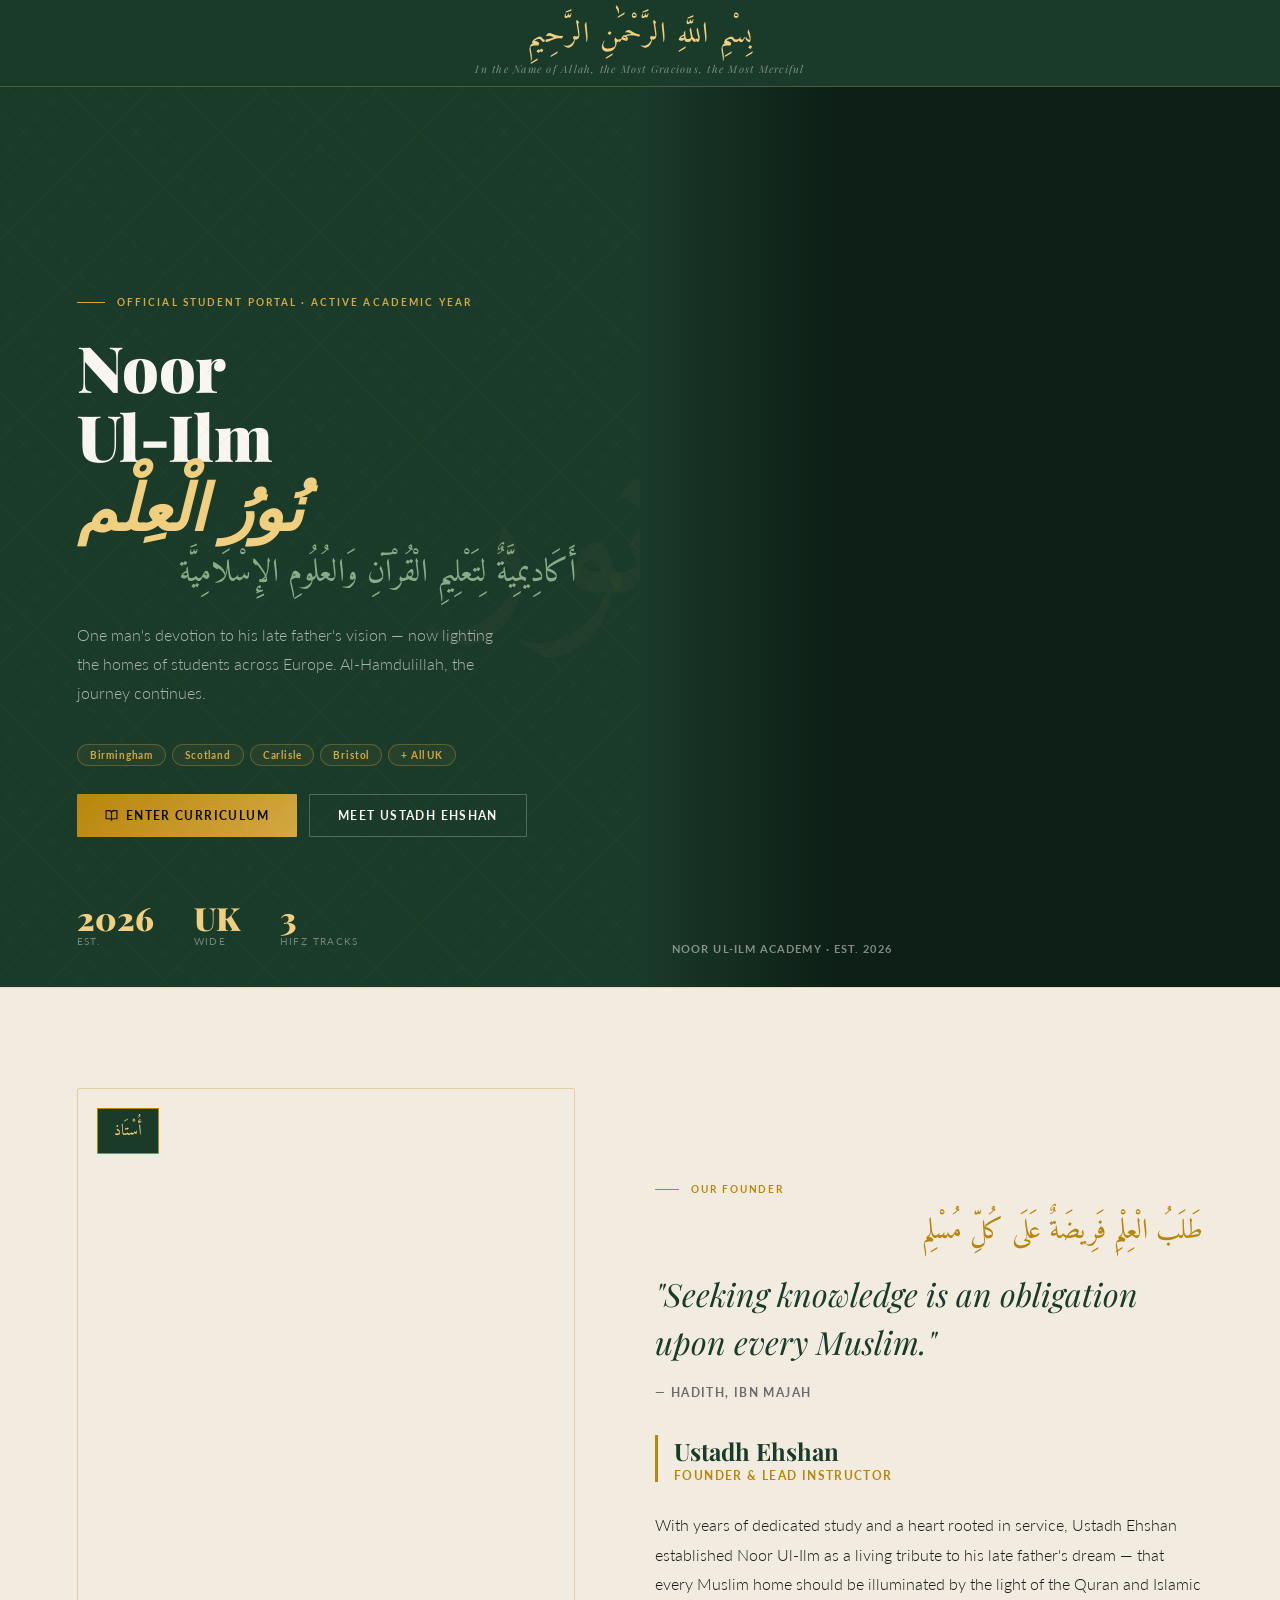
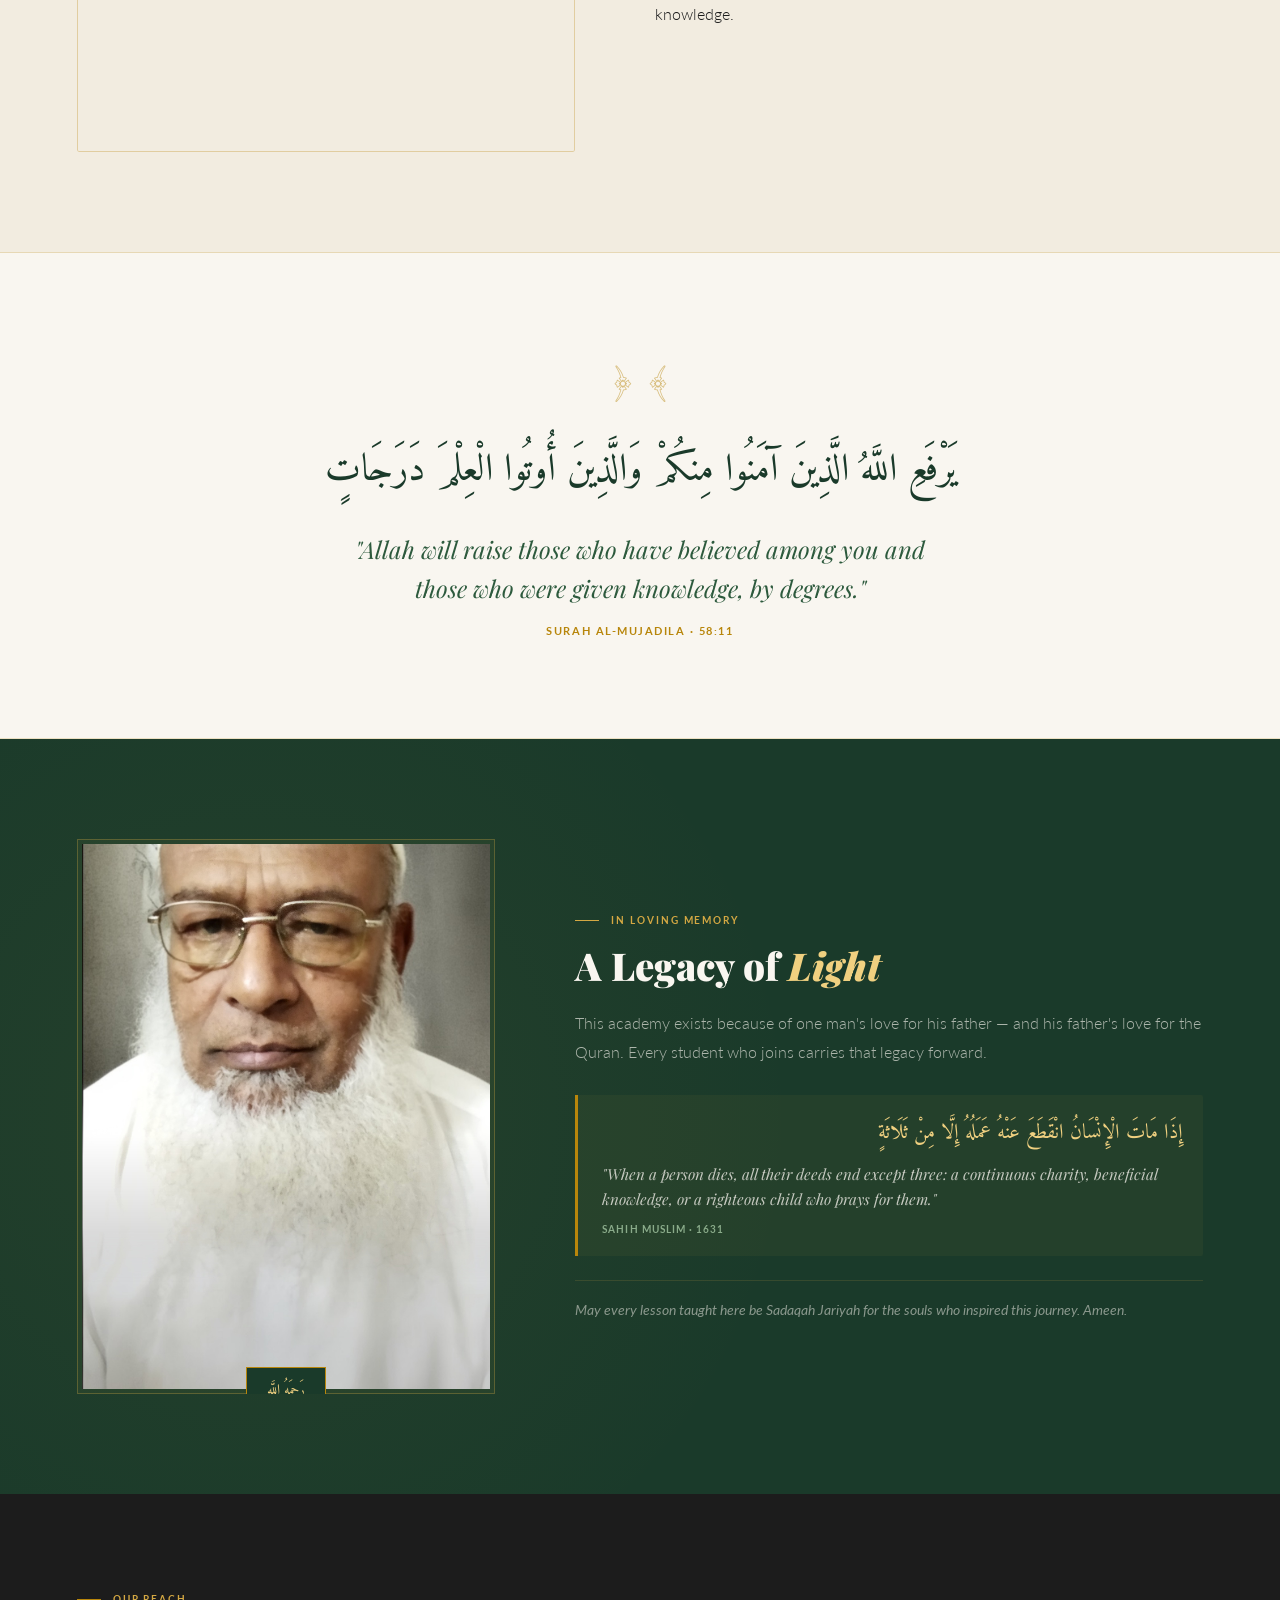
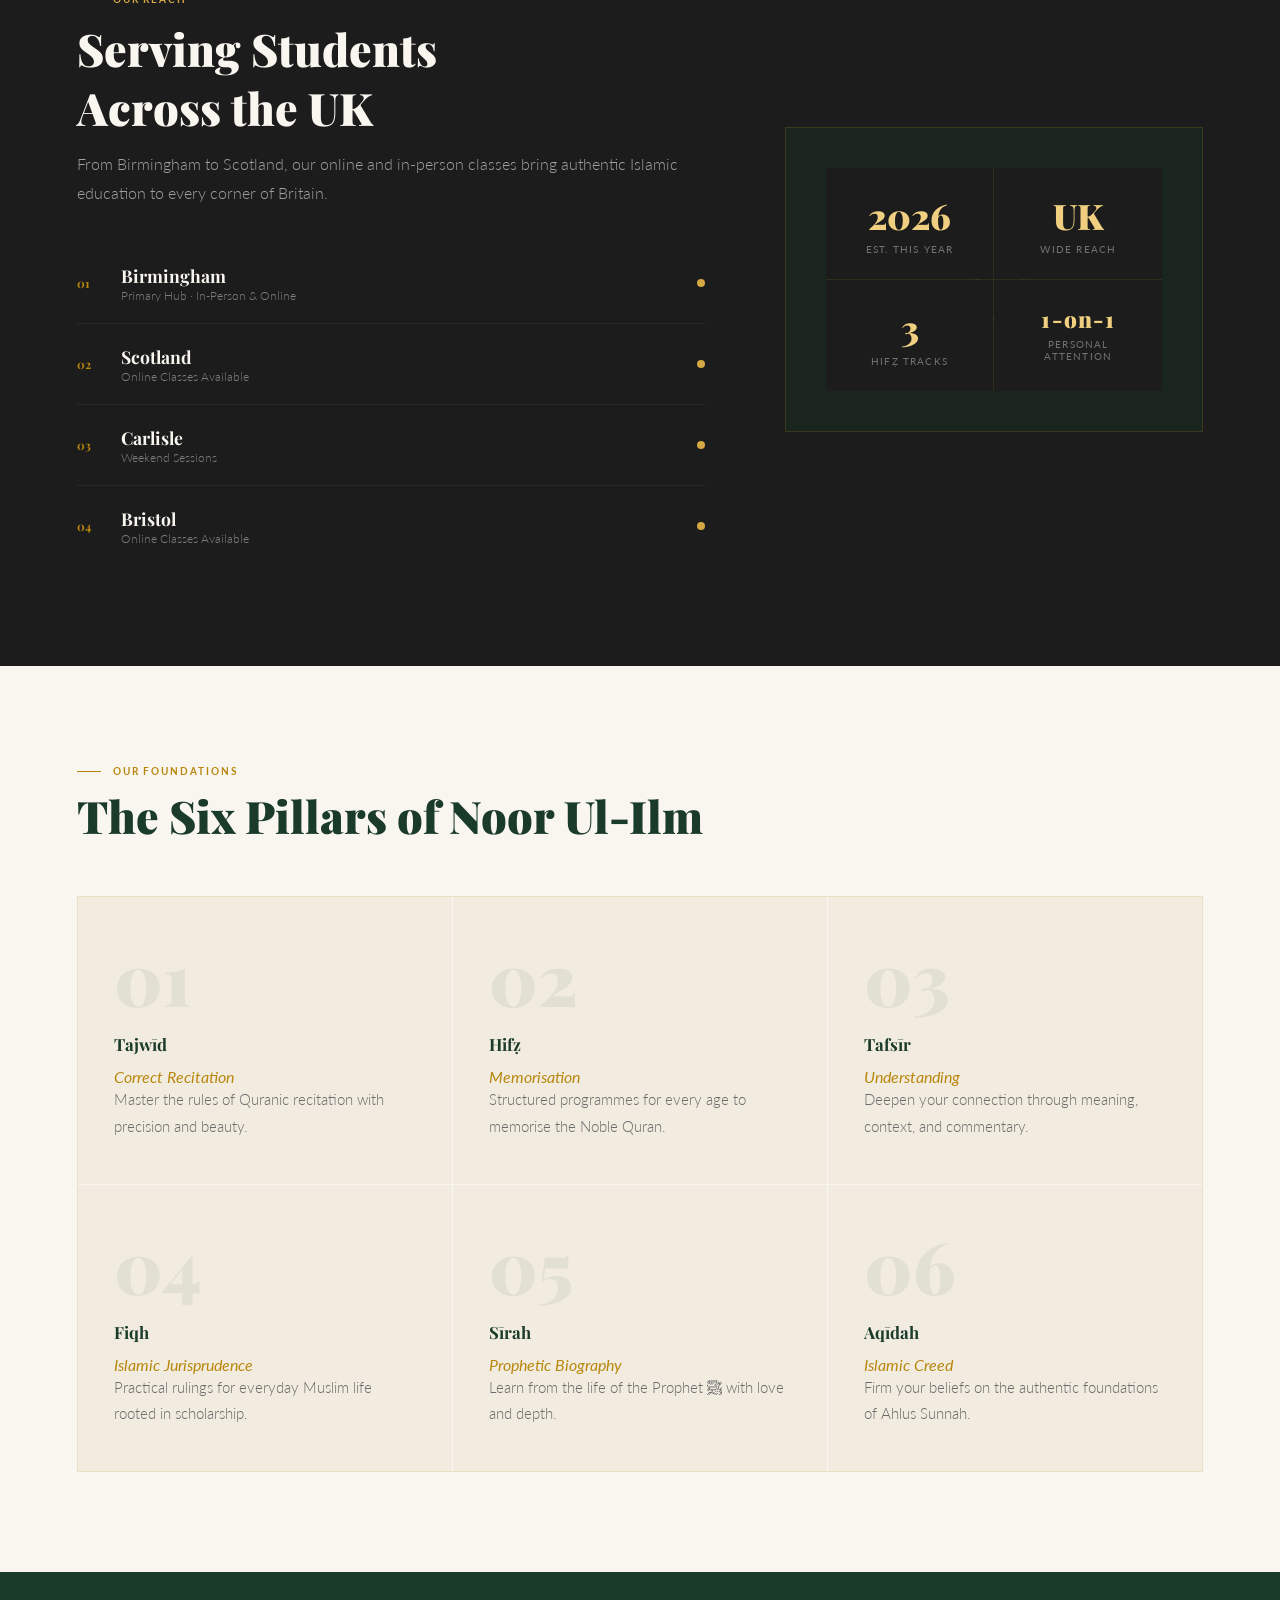
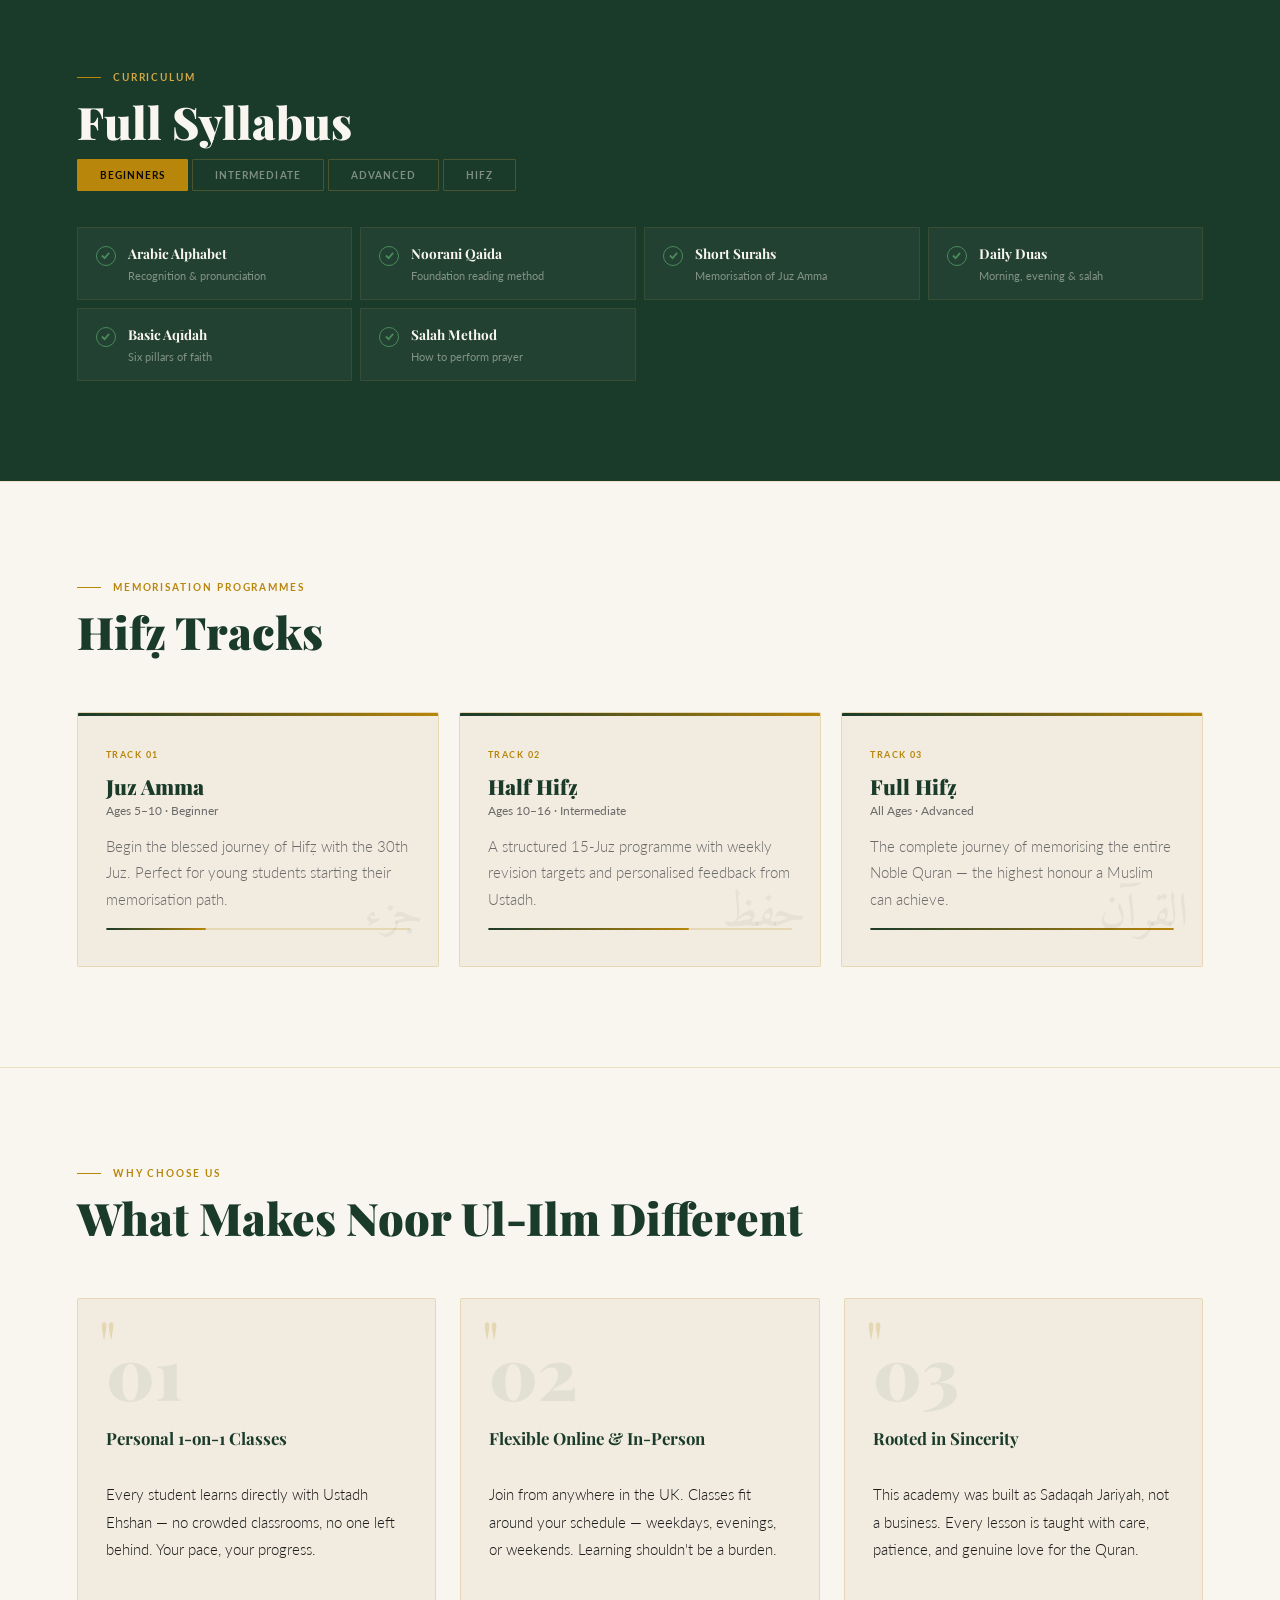
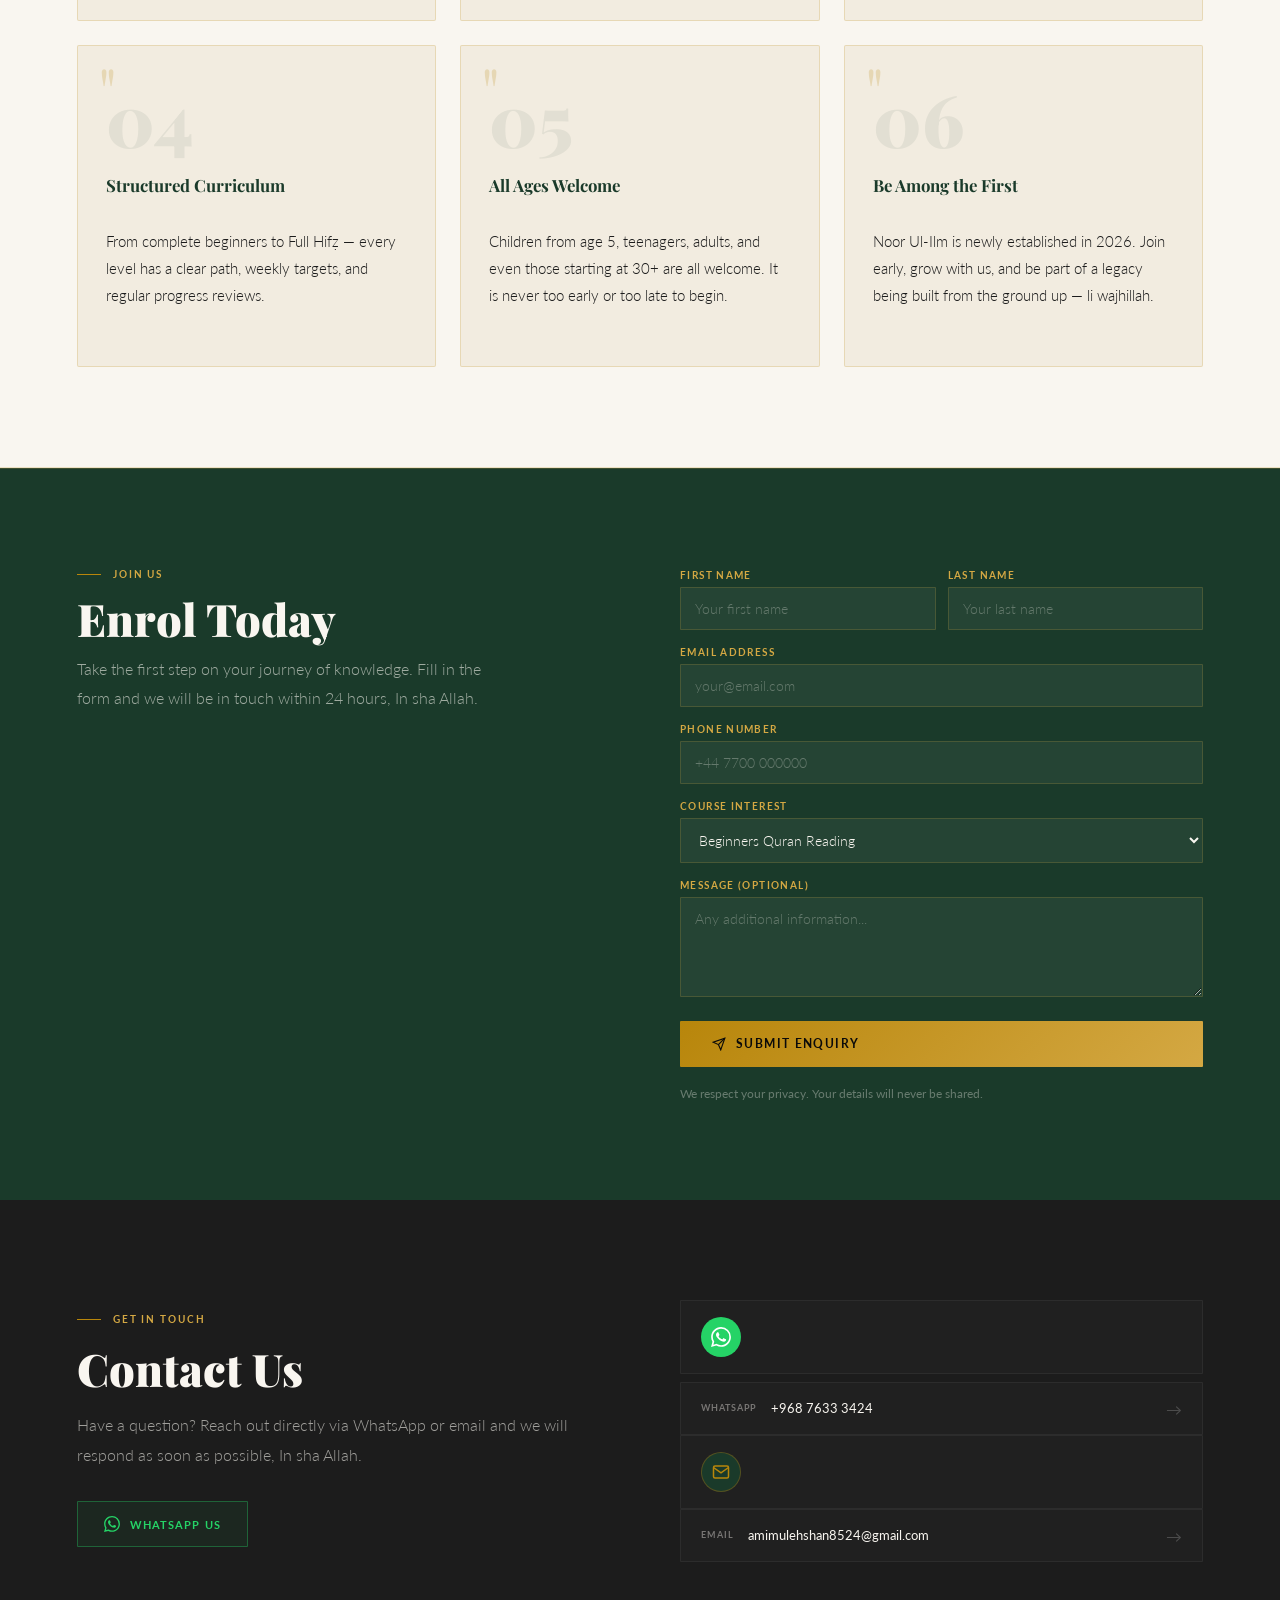
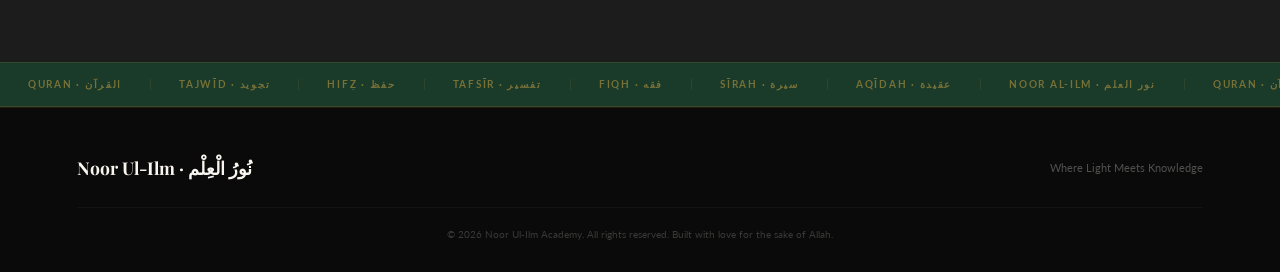
==== index.html @ b5a370d7 "Update index.html" ====
<!DOCTYPE html>
<html lang="en">
<head>
<meta name="google-site-verification" content="4egDZyF2SnOb-8YX6F2X9U0YMAYobSzppERJJWgZ_Fs" />
<meta charset="UTF-8"/>
<meta name="viewport" content="width=device-width, initial-scale=1.0"/>
<meta name="description" content="Noor Ul-Ilm — Where Light Meets Knowledge. Premier Quran & Islamic Studies Academy serving students across the UK."/>
<title>Noor Ul-Ilm — Where Light Meets Knowledge</title>
<link href="https://fonts.googleapis.com/css2?family=Playfair+Display:ital,wght@0,400;0,700;0,900;1,400;1,700&family=Lato:wght@300;400;700&family=Amiri:wght@400;700&display=swap" rel="stylesheet"/>
<link rel="stylesheet" href="style.css"/>
</head>
<body>

<!-- Bismillah Banner -->
<div class="bismillah-banner">
  <span class="bism-text">بِسْمِ اللَّهِ الرَّحْمَٰنِ الرَّحِيمِ</span>
  <span class="bism-en">In the Name of Allah, the Most Gracious, the Most Merciful</span>
</div>

<!-- Loader -->
<div id="loader">
  <div class="loader-ar">نُورُ الْعِلْم</div>
  <div class="loader-bar-track"><div class="loader-bar-fill" id="loaderBar"></div></div>
  <div class="loader-name" id="loaderText">Noor Ul-Ilm · Where Light Meets Knowledge</div>
</div>

<!-- Mobile Nav -->
<nav class="mobile-nav" id="mobileNav">
  <a href="#founder" onclick="closeMobileNav()">Our Founder</a>
  <a href="#legacy" onclick="closeMobileNav()">The Legacy</a>
  <a href="#reach" onclick="closeMobileNav()">Our Reach</a>
  <a href="#ai-tools" onclick="closeMobileNav()">AI Tools</a>
  <a href="#syllabus" onclick="closeMobileNav()">Syllabus</a>
  <a href="#enrolment" onclick="closeMobileNav()">Enrol Now</a>
  <a href="#admin" onclick="closeMobileNav()">Contact</a>
  <div class="mobile-ar">نُورُ الْعِلْم</div>
</nav>

<!-- Header -->
<header id="mainHeader">
  <div class="hdr-brand">
    <div class="hdr-seal">ن</div>
    <div>
      <div class="hdr-title">Noor Ul-Ilm</div>
      <div class="hdr-sub">Where Light Meets Knowledge · 2026</div>
    </div>
  </div>
  <nav>
    <a href="#founder">Our Founder</a>
    <a href="#legacy">The Legacy</a>
    <a href="#reach">Our Reach</a>
    <a href="#ai-tools">AI Tools</a>
    <a href="#syllabus">Syllabus</a>
    <a href="#enrolment">Enrol Now</a>
    <a href="#admin">Contact</a>
  </nav>
  <div class="hdr-live"><div class="hdr-dot"></div> Active · 2026</div>
  <button class="hamburger" id="hamburger" onclick="toggleMobileNav()" aria-label="Menu">
    <span></span><span></span><span></span>
  </button>
</header>

<!-- Hero Section -->
<section class="hero" id="top">
  <div class="hero-left">
    <div class="hero-left-pattern"></div>
    <div class="hero-ar-wm">نور</div>
    <div class="hero-eyebrow"><div class="eyebrow-line"></div>Official Student Portal · Active Academic Year</div>
    <h1 class="hero-title">Noor<br>Ul-Ilm<em>نُورُ الْعِلْم</em></h1>
    <span class="hero-arabic">أَكَادِيمِيَّةٌ لِتَعْلِيمِ الْقُرْآنِ وَالعُلُومِ الإِسْلَامِيَّة</span>
    <p class="hero-tagline">One man's devotion to his late father's vision — now lighting the homes of students across Europe. Al-Hamdulillah, the journey continues.</p>
    <div class="hero-regions">
      <span class="r-chip">Birmingham</span>
      <span class="r-chip">Scotland</span>
      <span class="r-chip">Carlisle</span>
      <span class="r-chip">Bristol</span>
      <span class="r-chip">+ All UK</span>
    </div>
    <div class="hero-cta">
      <a href="#syllabus" class="btn-primary">
        <svg width="13" height="13" fill="none" stroke="currentColor" stroke-width="2" viewBox="0 0 24 24"><path d="M2 3h6a4 4 0 014 4v14a3 3 0 00-3-3H2z"/><path d="M22 3h-6a4 4 0 00-4 4v14a3 3 0 013-3h7z"/></svg>
        Enter Curriculum
      </a>
      <a href="#founder" class="btn-ghost">Meet Ustadh Ehshan</a>
    </div>
   <div class="hero-stats">
  <div class="stat"><span class="stat-n">2026</span><span class="stat-l">Est.</span></div>
  <div class="stat"><span class="stat-n">UK</span><span class="stat-l">Wide</span></div>
  <div class="stat"><span class="stat-n">3</span><span class="stat-l">Hifẓ Tracks</span></div>
</div>
  </div>
  <div class="hero-right">
    <!-- FIXED: Replaced base64 image with a lightweight placeholder gradient -->
    <div class="hero-img-placeholder"></div>
    <div class="hero-img-overlay"></div>
    <div class="hero-caption">Noor Ul-Ilm Academy · Est. 2026</div>
  </div>
</section>

<!-- Founder Section -->
<section class="founder-section" id="founder">
  <div class="founder-inner">
    <div class="founder-img-wrap">
      <div class="founder-img-frame">
        <div class="founder-img-placeholder"></div>
      </div>
      <div class="founder-accent"></div>
      <div class="founder-badge">أُسْتَاذ</div>
    </div>
    <div class="founder-content">
      <div class="sec-eyebrow">Our Founder</div>
      <div class="founder-quote-ar">طَلَبُ الْعِلْمِ فَرِيضَةٌ عَلَى كُلِّ مُسْلِم</div>
      <div class="founder-quote">"Seeking knowledge is an obligation upon every Muslim."</div>
      <div class="founder-attribution">— Hadith, Ibn Majah</div>
      <div class="founder-name-display">
        <span class="founder-name">Ustadh Ehshan</span>
        <span class="founder-role">Founder & Lead Instructor</span>
      </div>
      <p class="founder-bio">With years of dedicated study and a heart rooted in service, Ustadh Ehshan established Noor Ul-Ilm as a living tribute to his late father's dream — that every Muslim home should be illuminated by the light of the Quran and Islamic knowledge.</p>
    </div>
  </div>
</section>

<!-- Verse Section -->
<section class="verse-section">
  <span class="verse-ornament">﴿ ﴾</span>
  <span class="verse-ar">يَرْفَعِ اللَّهُ الَّذِينَ آمَنُوا مِنكُمْ وَالَّذِينَ أُوتُوا الْعِلْمَ دَرَجَاتٍ</span>
  <p class="verse-en">"Allah will raise those who have believed among you and those who were given knowledge, by degrees."</p>
  <span class="verse-ref">Surah Al-Mujadila · 58:11</span>
</section>

<!-- Tribute Section -->
<section class="tribute-section" id="legacy">
  <div class="tribute-pattern"></div>
  <div class="tribute-inner">
    <div class="tribute-img-wrap">
      <div class="tribute-img-frame">
        <div class="tribute-img-placeholder"></div>
      </div>
      <div class="tribute-dua">رَحِمَهُ اللَّه</div>
    </div>
    <div>
      <div class="tribute-eyebrow">In Loving Memory</div>
      <h2 class="tribute-title">A Legacy of <em>Light</em></h2>
      <p class="tribute-body">This academy exists because of one man's love for his father — and his father's love for the Quran. Every student who joins carries that legacy forward.</p>
      <div class="tribute-hadith">
        <span class="hadith-ar">إِذَا مَاتَ الْإِنْسَانُ انْقَطَعَ عَنْهُ عَمَلُهُ إِلَّا مِنْ ثَلَاثَةٍ</span>
        <span class="hadith-en">"When a person dies, all their deeds end except three: a continuous charity, beneficial knowledge, or a righteous child who prays for them."</span>
        <span class="hadith-source">Sahih Muslim · 1631</span>
      </div>
      <p class="tribute-sadaqa">May every lesson taught here be Sadaqah Jariyah for the souls who inspired this journey. Ameen.</p>
    </div>
  </div>
</section>

<!-- UK Reach Section -->
<section class="europe-section" id="reach">
  <div class="europe-inner">
    <div>
      <div class="sec-eyebrow" style="color:var(--gold-light);">Our Reach</div>
      <h2 class="europe-title">Serving Students<br>Across the UK</h2>
      <p class="europe-body">From Birmingham to Scotland, our online and in-person classes bring authentic Islamic education to every corner of Britain.</p>
      <div class="locations-list">
        <div class="loc-item"><span class="loc-num">01</span><div><div class="loc-name">Birmingham</div><div class="loc-detail">Primary Hub · In-Person & Online</div></div><div class="loc-dot"></div></div>
        <div class="loc-item"><span class="loc-num">02</span><div><div class="loc-name">Scotland</div><div class="loc-detail">Online Classes Available</div></div><div class="loc-dot"></div></div>
        <div class="loc-item"><span class="loc-num">03</span><div><div class="loc-name">Carlisle</div><div class="loc-detail">Weekend Sessions</div></div><div class="loc-dot"></div></div>
        <div class="loc-item"><span class="loc-num">04</span><div><div class="loc-name">Bristol</div><div class="loc-detail">Online Classes Available</div></div><div class="loc-dot"></div></div>
      </div>
    </div>
    <div class="uk-visual">
      <div class="uk-ar">نور</div>
      <div class="uk-stats-grid">
  <div class="uk-stat"><span class="uk-stat-n">2026</span><span class="uk-stat-l">Est. This Year</span></div>
  <div class="uk-stat"><span class="uk-stat-n">UK</span><span class="uk-stat-l">Wide Reach</span></div>
  <div class="uk-stat"><span class="uk-stat-n">3</span><span class="uk-stat-l">Hifẓ Tracks</span></div>
  <div class="uk-stat"><span class="uk-stat-n" style="font-size:1.4rem;letter-spacing:0.05em;">1-on-1</span><span class="uk-stat-l">Personal Attention</span></div>
</div>
    </div>
  </div>
</section>

<!-- Pillars Section -->
<section class="pillars-section">
  <div class="sec-eyebrow">Our Foundations</div>
  <h2 class="sec-title">The Six Pillars of Noor Ul-Ilm</h2>
  <div class="pillars-grid">
    <div class="pillar"><div class="pillar-n">01</div><div class="pillar-head">Tajwīd</div><div class="pillar-sub">Correct Recitation</div><p class="pillar-body">Master the rules of Quranic recitation with precision and beauty.</p></div>
    <div class="pillar"><div class="pillar-n">02</div><div class="pillar-head">Hifẓ</div><div class="pillar-sub">Memorisation</div><p class="pillar-body">Structured programmes for every age to memorise the Noble Quran.</p></div>
    <div class="pillar"><div class="pillar-n">03</div><div class="pillar-head">Tafsīr</div><div class="pillar-sub">Understanding</div><p class="pillar-body">Deepen your connection through meaning, context, and commentary.</p></div>
    <div class="pillar"><div class="pillar-n">04</div><div class="pillar-head">Fiqh</div><div class="pillar-sub">Islamic Jurisprudence</div><p class="pillar-body">Practical rulings for everyday Muslim life rooted in scholarship.</p></div>
    <div class="pillar"><div class="pillar-n">05</div><div class="pillar-head">Sīrah</div><div class="pillar-sub">Prophetic Biography</div><p class="pillar-body">Learn from the life of the Prophet ﷺ with love and depth.</p></div>
    <div class="pillar"><div class="pillar-n">06</div><div class="pillar-head">Aqīdah</div><div class="pillar-sub">Islamic Creed</div><p class="pillar-body">Firm your beliefs on the authentic foundations of Ahlus Sunnah.</p></div>
  </div>
</section>

<!-- Syllabus Section -->
<section class="syllabus-section" id="syllabus">
  <div class="sec-eyebrow" style="color:var(--gold-light);">Curriculum</div>
  <h2 class="sec-title-light">Full Syllabus</h2>
  <div class="tabs-row">
    <button class="tab on" onclick="switchTab('beginners')">Beginners</button>
    <button class="tab" onclick="switchTab('intermediate')">Intermediate</button>
    <button class="tab" onclick="switchTab('advanced')">Advanced</button>
    <button class="tab" onclick="switchTab('hifz')">Hifẓ</button>
  </div>
  <div class="tab-panel on" id="tab-beginners">
    <div class="syl-grid">
      <div class="syl-item"><div class="syl-check"><svg viewBox="0 0 10 10" fill="none" stroke="#4a8a5a" stroke-width="2"><polyline points="1,5 4,8 9,2"/></svg></div><div><span class="syl-label">Arabic Alphabet</span><span class="syl-sub">Recognition & pronunciation</span></div></div>
      <div class="syl-item"><div class="syl-check"><svg viewBox="0 0 10 10" fill="none" stroke="#4a8a5a" stroke-width="2"><polyline points="1,5 4,8 9,2"/></svg></div><div><span class="syl-label">Noorani Qaida</span><span class="syl-sub">Foundation reading method</span></div></div>
      <div class="syl-item"><div class="syl-check"><svg viewBox="0 0 10 10" fill="none" stroke="#4a8a5a" stroke-width="2"><polyline points="1,5 4,8 9,2"/></svg></div><div><span class="syl-label">Short Surahs</span><span class="syl-sub">Memorisation of Juz Amma</span></div></div>
      <div class="syl-item"><div class="syl-check"><svg viewBox="0 0 10 10" fill="none" stroke="#4a8a5a" stroke-width="2"><polyline points="1,5 4,8 9,2"/></svg></div><div><span class="syl-label">Daily Duas</span><span class="syl-sub">Morning, evening & salah</span></div></div>
      <div class="syl-item"><div class="syl-check"><svg viewBox="0 0 10 10" fill="none" stroke="#4a8a5a" stroke-width="2"><polyline points="1,5 4,8 9,2"/></svg></div><div><span class="syl-label">Basic Aqīdah</span><span class="syl-sub">Six pillars of faith</span></div></div>
      <div class="syl-item"><div class="syl-check"><svg viewBox="0 0 10 10" fill="none" stroke="#4a8a5a" stroke-width="2"><polyline points="1,5 4,8 9,2"/></svg></div><div><span class="syl-label">Salah Method</span><span class="syl-sub">How to perform prayer</span></div></div>
    </div>
  </div>
  <div class="tab-panel" id="tab-intermediate">
    <div class="syl-grid">
      <div class="syl-item"><div class="syl-check"><svg viewBox="0 0 10 10" fill="none" stroke="#4a8a5a" stroke-width="2"><polyline points="1,5 4,8 9,2"/></svg></div><div><span class="syl-label">Tajwīd Rules</span><span class="syl-sub">Makhārij & Sifāt</span></div></div>
      <div class="syl-item"><div class="syl-check"><svg viewBox="0 0 10 10" fill="none" stroke="#4a8a5a" stroke-width="2"><polyline points="1,5 4,8 9,2"/></svg></div><div><span class="syl-label">Quran Fluency</span><span class="syl-sub">Continuous reading practice</span></div></div>
      <div class="syl-item"><div class="syl-check"><svg viewBox="0 0 10 10" fill="none" stroke="#4a8a5a" stroke-width="2"><polyline points="1,5 4,8 9,2"/></svg></div><div><span class="syl-label">Sīrah An-Nabawiyyah</span><span class="syl-sub">Life of the Prophet ﷺ</span></div></div>
      <div class="syl-item"><div class="syl-check"><svg viewBox="0 0 10 10" fill="none" stroke="#4a8a5a" stroke-width="2"><polyline points="1,5 4,8 9,2"/></svg></div><div><span class="syl-label">Fiqh Basics</span><span class="syl-sub">Purification & worship</span></div></div>
    </div>
  </div>
  <div class="tab-panel" id="tab-advanced">
    <div class="syl-grid">
      <div class="syl-item"><div class="syl-check"><svg viewBox="0 0 10 10" fill="none" stroke="#4a8a5a" stroke-width="2"><polyline points="1,5 4,8 9,2"/></svg></div><div><span class="syl-label">Advanced Tajwīd</span><span class="syl-sub">Waqf, Ibtida & Maqamat</span></div></div>
      <div class="syl-item"><div class="syl-check"><svg viewBox="0 0 10 10" fill="none" stroke="#4a8a5a" stroke-width="2"><polyline points="1,5 4,8 9,2"/></svg></div><div><span class="syl-label">Tafsīr Studies</span><span class="syl-sub">Ibn Kathir selections</span></div></div>
      <div class="syl-item"><div class="syl-check"><svg viewBox="0 0 10 10" fill="none" stroke="#4a8a5a" stroke-width="2"><polyline points="1,5 4,8 9,2"/></svg></div><div><span class="syl-label">Hadith Sciences</span><span class="syl-sub">Forty Hadith of Nawawi</span></div></div>
      <div class="syl-item"><div class="syl-check"><svg viewBox="0 0 10 10" fill="none" stroke="#4a8a5a" stroke-width="2"><polyline points="1,5 4,8 9,2"/></svg></div><div><span class="syl-label">Advanced Fiqh</span><span class="syl-sub">Fasting, Zakat & Hajj</span></div></div>
    </div>
  </div>
  <div class="tab-panel" id="tab-hifz">
    <div class="syl-grid">
      <div class="syl-item"><div class="syl-check"><svg viewBox="0 0 10 10" fill="none" stroke="#4a8a5a" stroke-width="2"><polyline points="1,5 4,8 9,2"/></svg></div><div><span class="syl-label">Juz Amma Track</span><span class="syl-sub">30th Juz memorisation</span></div></div>
      <div class="syl-item"><div class="syl-check"><svg viewBox="0 0 10 10" fill="none" stroke="#4a8a5a" stroke-width="2"><polyline points="1,5 4,8 9,2"/></svg></div><div><span class="syl-label">Half Hifẓ Track</span><span class="syl-sub">15 Juz programme</span></div></div>
      <div class="syl-item"><div class="syl-check"><svg viewBox="0 0 10 10" fill="none" stroke="#4a8a5a" stroke-width="2"><polyline points="1,5 4,8 9,2"/></svg></div><div><span class="syl-label">Full Hifẓ Track</span><span class="syl-sub">Complete Quran memorisation</span></div></div>
      <div class="syl-item"><div class="syl-check"><svg viewBox="0 0 10 10" fill="none" stroke="#4a8a5a" stroke-width="2"><polyline points="1,5 4,8 9,2"/></svg></div><div><span class="syl-label">Revision Programme</span><span class="syl-sub">Murajaah & strengthening</span></div></div>
    </div>
  </div>
</section>

<!-- Hifz Tracks -->
<section class="hifz-section">
  <div class="sec-eyebrow">Memorisation Programmes</div>
  <h2 class="sec-title">Hifẓ Tracks</h2>
  <div class="tracks-grid">
    <div class="track-card">
      <div class="track-n">Track 01</div>
      <div class="track-title">Juz Amma</div>
      <div class="track-age">Ages 5–10 · Beginner</div>
      <p class="track-body">Begin the blessed journey of Hifẓ with the 30th Juz. Perfect for young students starting their memorisation path.</p>
      <div class="track-progress"><div class="track-progress-fill" style="width:33%"></div></div>
      <div class="track-ar-wm">جزء</div>
    </div>
    <div class="track-card">
      <div class="track-n">Track 02</div>
      <div class="track-title">Half Hifẓ</div>
      <div class="track-age">Ages 10–16 · Intermediate</div>
      <p class="track-body">A structured 15-Juz programme with weekly revision targets and personalised feedback from Ustadh.</p>
      <div class="track-progress"><div class="track-progress-fill" style="width:66%"></div></div>
      <div class="track-ar-wm">حفظ</div>
    </div>
    <div class="track-card">
      <div class="track-n">Track 03</div>
      <div class="track-title">Full Hifẓ</div>
      <div class="track-age">All Ages · Advanced</div>
      <p class="track-body">The complete journey of memorising the entire Noble Quran — the highest honour a Muslim can achieve.</p>
      <div class="track-progress"><div class="track-progress-fill" style="width:100%"></div></div>
      <div class="track-ar-wm">القرآن</div>
    </div>
  </div>
</section>

<!-- Testimonials -->
<section class="testimonials-section">
  <div class="sec-eyebrow">Why Choose Us</div>
  <h2 class="sec-title">What Makes Noor Ul-Ilm Different</h2>
  <div class="testimonials-grid">

    <div class="testimonial-card">
      <div class="pillar-n">01</div>
      <div class="pillar-head" style="font-family:var(--font-head);font-size:1.05rem;font-weight:700;color:var(--forest);margin-bottom:8px;">Personal 1-on-1 Classes</div>
      <p class="testimonial-text">Every student learns directly with Ustadh Ehshan — no crowded classrooms, no one left behind. Your pace, your progress.</p>
    </div>

    <div class="testimonial-card">
      <div class="pillar-n">02</div>
      <div class="pillar-head" style="font-family:var(--font-head);font-size:1.05rem;font-weight:700;color:var(--forest);margin-bottom:8px;">Flexible Online & In-Person</div>
      <p class="testimonial-text">Join from anywhere in the UK. Classes fit around your schedule — weekdays, evenings, or weekends. Learning shouldn't be a burden.</p>
    </div>

    <div class="testimonial-card">
      <div class="pillar-n">03</div>
      <div class="pillar-head" style="font-family:var(--font-head);font-size:1.05rem;font-weight:700;color:var(--forest);margin-bottom:8px;">Rooted in Sincerity</div>
      <p class="testimonial-text">This academy was built as Sadaqah Jariyah, not a business. Every lesson is taught with care, patience, and genuine love for the Quran.</p>
    </div>

    <div class="testimonial-card">
      <div class="pillar-n">04</div>
      <div class="pillar-head" style="font-family:var(--font-head);font-size:1.05rem;font-weight:700;color:var(--forest);margin-bottom:8px;">Structured Curriculum</div>
      <p class="testimonial-text">From complete beginners to Full Hifẓ — every level has a clear path, weekly targets, and regular progress reviews.</p>
    </div>

    <div class="testimonial-card">
      <div class="pillar-n">05</div>
      <div class="pillar-head" style="font-family:var(--font-head);font-size:1.05rem;font-weight:700;color:var(--forest);margin-bottom:8px;">All Ages Welcome</div>
      <p class="testimonial-text">Children from age 5, teenagers, adults, and even those starting at 30+ are all welcome. It is never too early or too late to begin.</p>
    </div>

    <div class="testimonial-card">
      <div class="pillar-n">06</div>
      <div class="pillar-head" style="font-family:var(--font-head);font-size:1.05rem;font-weight:700;color:var(--forest);margin-bottom:8px;">Be Among the First</div>
      <p class="testimonial-text">Noor Ul-Ilm is newly established in 2026. Join early, grow with us, and be part of a legacy being built from the ground up — li wajhillah.</p>
    </div>

  </div>
</section>

<!-- Enrolment Section -->
<section class="enrolment-section" id="enrolment">
  <div class="enrolment-inner">
    <div>
      <div class="sec-eyebrow" style="color:var(--gold-light);">Join Us</div>
      <h2 class="sec-title-light">Enrol Today</h2>
      <p class="hero-tagline" style="color:rgba(249,246,240,0.6)">Take the first step on your journey of knowledge. Fill in the form and we will be in touch within 24 hours, In sha Allah.</p>
    </div>
    <div>
      <div id="formSuccess" class="form-success">
        <span class="form-success-ar">جَزَاكَ اللَّهُ خَيْرًا</span>
        <p>Your enquiry has been received. We will contact you shortly, In sha Allah.</p>
      </div>
      <form class="enrolment-form" action="https://formspree.io/f/xeqwkqev" method="POST">
        <div class="form-row">
          <div class="form-group"><label>First Name</label><input type="text" name="first_name" placeholder="Your first name" required/></div>
          <div class="form-group"><label>Last Name</label><input type="text" name="last_name" placeholder="Your last name" required/></div>
        </div>
        <div class="form-group"><label>Email Address</label><input type="email" name="email" placeholder="your@email.com" required/></div>
        <div class="form-group"><label>Phone Number</label><input type="tel" name="phone" placeholder="+44 7700 000000"/></div>
        <div class="form-group">
          <label>Course Interest</label>
          <select name="course">
            <option>Beginners Quran Reading</option>
            <option>Tajwīd Programme</option>
            <option>Hifẓ — Juz Amma</option>
            <option>Hifẓ — Half Quran</option>
            <option>Hifẓ — Full Quran</option>
            <option>Islamic Studies</option>
          </select>
        </div>
        <div class="form-group"><label>Message (Optional)</label><textarea name="message" placeholder="Any additional information..."></textarea></div>
        <button type="submit" class="form-submit">
          <svg width="14" height="14" fill="none" stroke="currentColor" stroke-width="2" viewBox="0 0 24 24"><path d="M22 2L11 13"/><path d="M22 2L15 22 11 13 2 9l20-7z"/></svg>
          Submit Enquiry
        </button>
        <p class="form-note">We respect your privacy. Your details will never be shared.</p>
      </form>
    </div>
  </div>
</section>

<!-- Contact Section -->
<section class="admin-section" id="admin">
  <div class="admin-grid">
    <div>
      <div class="sec-eyebrow" style="color:var(--gold-light);">Get In Touch</div>
      <h2 class="europe-title">Contact Us</h2>
      <p class="admin-body">Have a question? Reach out directly via WhatsApp or email and we will respond as soon as possible, In sha Allah.</p>
      <a href="https://wa.me/96876333424" class="wa-btn" target="_blank">
        <svg width="16" height="16" fill="currentColor" viewBox="0 0 24 24"><path d="M17.472 14.382c-.297-.149-1.758-.867-2.03-.967-.273-.099-.471-.148-.67.15-.197.297-.767.966-.94 1.164-.173.199-.347.223-.644.075-.297-.15-1.255-.463-2.39-1.475-.883-.788-1.48-1.761-1.653-2.059-.173-.297-.018-.458.13-.606.134-.133.298-.347.446-.52.149-.174.198-.298.298-.497.099-.198.05-.371-.025-.52-.075-.149-.669-1.612-.916-2.207-.242-.579-.487-.5-.669-.51-.173-.008-.371-.01-.57-.01-.198 0-.52.074-.792.372-.272.297-1.04 1.016-1.04 2.479 0 1.462 1.065 2.875 1.213 3.074.149.198 2.096 3.2 5.077 4.487.709.306 1.262.489 1.694.625.712.227 1.36.195 1.871.118.571-.085 1.758-.719 2.006-1.413.248-.694.248-1.289.173-1.413-.074-.124-.272-.198-.57-.347m-5.421 7.403h-.004a9.87 9.87 0 01-5.031-1.378l-.361-.214-3.741.982.998-3.648-.235-.374a9.86 9.86 0 01-1.51-5.26c.001-5.45 4.436-9.884 9.888-9.884 2.64 0 5.122 1.03 6.988 2.898a9.825 9.825 0 012.893 6.994c-.003 5.45-4.437 9.884-9.885 9.884m8.413-18.297A11.815 11.815 0 0012.05 0C5.495 0 .16 5.335.157 11.892c0 2.096.547 4.142 1.588 5.945L.057 24l6.305-1.654a11.882 11.882 0 005.683 1.448h.005c6.554 0 11.89-5.335 11.893-11.893a11.821 11.821 0 00-3.48-8.413z"/></svg>
        WhatsApp Us
      </a>
    </div>
    <div class="contacts">
      <a href="https://wa.me/+8801707633646" class="contact-card" target="_blank">
        <div class="c-icon c-wa"><svg width="20" height="20" fill="white" viewBox="0 0 24 24"><path d="M17.472 14.382c-.297-.149-1.758-.867-2.03-.967-.273-.099-.471-.148-.67.15-.197.297-.767.966-.94 1.164-.173.199-.347.223-.644.075-.297-.15-1.255-.463-2.39-1.475-.883-.788-1.48-1.761-1.653-2.059-.173-.297-.018-.458.13-.606.134-.133.298-.347.446-.52.149-.174.198-.298.298-.497.099-.198.05-.371-.025-.52-.075-.149-.669-1.612-.916-2.207-.242-.579-.487-.5-.669-.51-.173-.008-.371-.01-.57-.01-.198 0-.52.074-.792.372-.272.297-1.04 1.016-1.04 2.479 0 1.462 1.065 2.875 1.213 3.074.149.198 2.096 3.2 5.077 4.487.709.306 1.262.489 1.694.625.712.227 1.36.195 1.871.118.571-.085 1.758-.719 2.006-1.413.248-.694.248-1.289.173-1.413-.074-.124-.272-.198-.57-.347m-5.421 7.403h-.004a9.87 9.87 0 01-5.031-1.378l-.361-.214-3.741.982.998-3.648-.235-.374a9.86 9.86 0 01-1.51-5.26c.001-5.45 4.436-9.884 9.888-9.884 2.64 0 5.122 1.03 6.988 2.898a9.825 9.825 0 012.893 6.994c-.003 5.45-4.437 9.884-9.885 9.884m8.413-18.297A11.815 11.815 0 0012.05 0C5.495 0 .16 5.335.157 11.892c0 2.096.547 4.142 1.588 5.945L.057 24l6.305-1.654a11.882 11.882 0 005.683 1.448h.005c6.554 0 11.89-5.335 11.893-11.893a11.821 11.821 0 00-3.48-8.413z"/></svg></div>
        <div><div class="c-label">WhatsApp</div><div class="c-val">+968 7633 3424</div>
        <div class="c-arrow">→</div>
      </a>
      <a href="mailto:amimulehshan8524@gmail.com" class="contact-card">
        <div class="c-icon c-em"><svg width="18" height="18" fill="none" stroke="var(--gold)" stroke-width="2" viewBox="0 0 24 24"><path d="M4 4h16c1.1 0 2 .9 2 2v12c0 1.1-.9 2-2 2H4c-1.1 0-2-.9-2-2V6c0-1.1.9-2 2-2z"/><polyline points="22,6 12,13 2,6"/></svg></div>
        <div><div class="c-label">Email</div><div class="c-val">amimulehshan8524@gmail.com</div>
        <div class="c-arrow">→</div>
      </a>
    </div>
  </div>
</section>

<!-- Tech Banner -->
<div class="tech-banner">
  <div class="tech-scroll">
    <span class="tech-item">Quran · القرآن</span>
    <span class="tech-item">Tajwīd · تجويد</span>
    <span class="tech-item">Hifẓ · حفظ</span>
    <span class="tech-item">Tafsīr · تفسير</span>
    <span class="tech-item">Fiqh · فقه</span>
    <span class="tech-item">Sīrah · سيرة</span>
    <span class="tech-item">Aqīdah · عقيدة</span>
    <span class="tech-item">Noor Al-Ilm · نور العلم</span>
    <span class="tech-item">Quran · القرآن</span>
    <span class="tech-item">Tajwīd · تجويد</span>
    <span class="tech-item">Hifẓ · حفظ</span>
    <span class="tech-item">Tafsīr · تفسير</span>
    <span class="tech-item">Fiqh · فقه</span>
    <span class="tech-item">Sīrah · سيرة</span>
    <span class="tech-item">Aqīdah · عقيدة</span>
    <span class="tech-item">Noor Al-Ilm · نور العلم</span>
  </div>
</div>

<!-- Footer -->
<footer>
  <div class="footer-inner">
    <div class="footer-brand">Noor Ul-Ilm · نُورُ الْعِلْم</div>
    <div style="font-size:0.7rem;color:rgba(249,246,240,0.3);">Where Light Meets Knowledge</div>
  </div>
  <div class="footer-copy">© 2026 Noor Ul-Ilm Academy. All rights reserved. Built with love for the sake of Allah.</div>
</footer>

<script src="script.js"></script>
</body>
</html>
---- style.css ----
:root {
  --ink: #0a0a0a;
  --ivory: #f9f6f0;
  --cream: #f2ece0;
  --gold: #b8860b;
  --gold-light: #d4a843;
  --gold-pale: #f0d080;
  --forest: #1a3a2a;
  --forest-mid: #2d5a3d;
  --forest-light: #4a8a5a;
  --sage: #8aab8a;
  --charcoal: #1c1c1c;
  --mid-grey: #6b6b6b;
  --light-grey: #c8c4bc;
  --border: rgba(184, 134, 11, 0.2);
  --font-head: 'Playfair Display', Georgia, serif;
  --font-body: 'Lato', sans-serif;
  --font-ar: 'Amiri', serif;
}

*, *::before, *::after {
  box-sizing: border-box;
  margin: 0;
  padding: 0;
}

html {
  scroll-behavior: smooth;
  font-size: 16px;
}

body {
  font-family: var(--font-body);
  background: var(--ivory);
  color: var(--ink);
  overflow-x: hidden;
}

::-webkit-scrollbar { width: 4px; }
::-webkit-scrollbar-track { background: var(--cream); }
::-webkit-scrollbar-thumb { background: var(--gold); border-radius: 2px; }

.bismillah-banner {
  background: var(--forest);
  text-align: center;
  padding: 10px 20px;
  border-bottom: 1px solid rgba(212, 168, 67, 0.3);
  position: relative;
  z-index: 600;
}
.bismillah-banner .bism-text {
  font-family: var(--font-ar);
  font-size: clamp(1.2rem, 3vw, 1.8rem);
  color: var(--gold-pale);
  direction: rtl;
  letter-spacing: 0.05em;
  display: block;
}
.bismillah-banner .bism-en {
  font-family: var(--font-head);
  font-size: 0.65rem;
  font-style: italic;
  color: rgba(249, 246, 240, 0.45);
  letter-spacing: 0.12em;
  display: block;
  margin-top: 2px;
}

#loader {
  position: fixed;
  inset: 0;
  z-index: 8000;
  background: var(--forest);
  display: flex;
  flex-direction: column;
  align-items: center;
  justify-content: center;
  gap: 20px;
  padding: 20px;
}
.loader-ar {
  font-family: var(--font-ar);
  font-size: clamp(2rem, 10vw, 3.5rem);
  color: var(--gold-pale);
  direction: rtl;
  letter-spacing: 0.1em;
  animation: lrglow 1.8s ease-in-out infinite;
  text-align: center;
}
@keyframes lrglow {
  0%, 100% { opacity: 0.4; }
  50% { opacity: 1; text-shadow: 0 0 40px rgba(212, 168, 67, 0.6); }
}
.loader-name {
  font-family: var(--font-head);
  font-size: clamp(0.55rem, 3vw, 1rem);
  letter-spacing: 0.15em;
  text-transform: uppercase;
  color: rgba(249, 246, 240, 0.5);
  text-align: center;
  padding: 0 16px;
  word-break: break-word;
  max-width: 100%;
}
.loader-bar-track {
  width: min(180px, 60vw);
  height: 1px;
  background: rgba(255, 255, 255, 0.1);
}
.loader-bar-fill {
  height: 1px;
  background: var(--gold-light);
  width: 0;
  transition: width 0.1s linear;
}

header {
  position: fixed;
  top: 0;
  left: 0;
  right: 0;
  z-index: 500;
  padding: 0 4vw;
  height: 64px;
  display: flex;
  align-items: center;
  justify-content: space-between;
  background: rgba(249, 246, 240, 0.97);
  border-bottom: 1px solid var(--border);
  transition: background 0.4s, top 0.3s;
}
.hdr-brand { display: flex; align-items: center; gap: 12px; }
.hdr-seal {
  width: 38px; height: 38px;
  border-radius: 50%;
  border: 1.5px solid var(--gold);
  display: flex; align-items: center; justify-content: center;
  font-family: var(--font-ar);
  font-size: 1.1rem;
  color: var(--gold);
  background: radial-gradient(circle, rgba(184,134,11,0.08), transparent);
  flex-shrink: 0;
}
.hdr-title { font-family: var(--font-head); font-size: 1rem; font-weight: 700; color: var(--forest); letter-spacing: 0.05em; }
.hdr-sub { font-size: 0.58rem; color: var(--mid-grey); letter-spacing: 0.12em; text-transform: uppercase; margin-top: 1px; }

nav a {
  font-family: var(--font-body);
  font-weight: 700;
  font-size: 0.65rem;
  letter-spacing: 0.14em;
  text-transform: uppercase;
  color: var(--mid-grey);
  text-decoration: none;
  padding: 8px 16px;
  position: relative;
  transition: color 0.3s;
}
nav a::after {
  content: '';
  position: absolute;
  bottom: 4px; left: 16px; right: 16px;
  height: 1px;
  background: var(--gold);
  transform: scaleX(0);
  transform-origin: left;
  transition: transform 0.3s;
}
nav a:hover { color: var(--forest); }
nav a:hover::after { transform: scaleX(1); }

.hdr-live {
  display: flex; align-items: center; gap: 6px;
  font-size: 0.6rem; letter-spacing: 0.1em; text-transform: uppercase;
  color: var(--forest-mid); font-family: var(--font-body); font-weight: 700;
}
.hdr-dot {
  width: 6px; height: 6px;
  border-radius: 50%;
  background: var(--forest-mid);
  animation: blink 2s infinite;
}
@keyframes blink { 0%, 100% { opacity: 1; } 50% { opacity: 0.2; } }

.hamburger {
  display: none;
  flex-direction: column;
  gap: 5px;
  cursor: pointer;
  padding: 8px;
  background: transparent;
  border: none;
  z-index: 600;
}
.hamburger span {
  display: block; width: 24px; height: 2px;
  background: var(--forest); border-radius: 2px; transition: all 0.3s;
}
.hamburger.open span:nth-child(1) { transform: translateY(7px) rotate(45deg); }
.hamburger.open span:nth-child(2) { opacity: 0; }
.hamburger.open span:nth-child(3) { transform: translateY(-7px) rotate(-45deg); }

.mobile-nav {
  display: none;
  position: fixed; inset: 0;
  background: var(--forest);
  z-index: 450;
  flex-direction: column;
  align-items: center;
  justify-content: center;
  gap: 8px;
  padding: 80px 40px 40px;
}
.mobile-nav.open { display: flex; }
.mobile-nav a {
  font-family: var(--font-head);
  font-size: 1.6rem; font-weight: 700;
  color: var(--ivory); text-decoration: none;
  padding: 14px 0;
  border-bottom: 1px solid rgba(212, 168, 67, 0.15);
  width: 100%; text-align: center;
  transition: color 0.2s;
}
.mobile-nav a:hover { color: var(--gold-pale); }
.mobile-nav .mobile-ar {
  font-family: var(--font-ar);
  font-size: 2rem; color: var(--gold); direction: rtl; margin-top: 20px;
}

.hero {
  min-height: 100vh;
  display: grid;
  grid-template-columns: 1fr 1fr;
  position: relative;
  overflow: hidden;
  margin-top: 0;
}
.hero-left {
  display: flex; flex-direction: column; justify-content: center;
  padding: 140px 5vw 80px 6vw;
  background: var(--forest);
  position: relative; overflow: hidden;
}
.hero-left-pattern {
  position: absolute; inset: 0; opacity: 0.04;
  background-image:
    repeating-linear-gradient(45deg, var(--gold) 0px, var(--gold) 1px, transparent 1px, transparent 20px),
    repeating-linear-gradient(-45deg, var(--gold) 0px, var(--gold) 1px, transparent 1px, transparent 20px);
}
.hero-ar-wm {
  position: absolute; right: -20px; top: 50%; transform: translateY(-50%);
  font-family: var(--font-ar);
  font-size: clamp(120px, 18vw, 260px);
  color: rgba(212, 168, 67, 0.04);
  direction: rtl; pointer-events: none; line-height: 1;
}
.hero-eyebrow {
  display: flex; align-items: center; gap: 12px;
  font-size: 0.6rem; letter-spacing: 0.22em; text-transform: uppercase;
  color: var(--gold-light); font-weight: 700; margin-bottom: 24px;
}
.eyebrow-line { width: 28px; height: 1px; background: var(--gold-light); }
.hero-title {
  font-family: var(--font-head);
  font-size: clamp(2.6rem, 5vw, 4.4rem);
  font-weight: 900; line-height: 1.08;
  color: var(--ivory); letter-spacing: -0.01em; margin-bottom: 6px;
}
.hero-title em { font-style: italic; color: var(--gold-pale); display: block; }
.hero-arabic {
  font-family: var(--font-ar);
  font-size: clamp(1.4rem, 2.5vw, 2rem);
  color: var(--sage); direction: rtl; display: block;
  margin-bottom: 20px; font-weight: 400;
}
.hero-tagline {
  font-size: 1rem; font-weight: 300;
  color: rgba(249, 246, 240, 0.65);
  line-height: 1.8; max-width: 440px; margin-bottom: 36px;
}
.hero-cta { display: flex; gap: 12px; flex-wrap: wrap; }
.hero-regions { display: flex; flex-wrap: wrap; gap: 6px; margin-bottom: 28px; }
.r-chip {
  padding: 4px 12px;
  border: 1px solid rgba(212, 168, 67, 0.3);
  border-radius: 20px;
  font-size: 0.65rem; font-weight: 700; letter-spacing: 0.08em;
  color: var(--gold-light);
  background: rgba(212, 168, 67, 0.06);
}
.hero-right {
  position: relative; overflow: hidden;
  background: #0d1f16;
}
.hero-img-placeholder {
  width: 100%; height: 100%;
  position: absolute; inset: 0;
  background-image: url('hero.jpg');
  background-size: cover;
  background-position: center;
}
.hero-img-overlay {
  position: absolute; inset: 0;
  background:
    linear-gradient(to right, var(--forest) 0%, transparent 30%),
    linear-gradient(to top, rgba(13,31,22,0.6) 0%, transparent 40%);
}
.hero-caption {
  position: absolute; bottom: 32px; left: 32px; right: 32px;
  font-size: 0.68rem; letter-spacing: 0.1em; text-transform: uppercase;
  color: rgba(249, 246, 240, 0.5); font-weight: 700;
}
.hero-stats {
  position: absolute; bottom: 40px; left: 6vw;
  display: flex; gap: 40px;
}
.stat { display: flex; flex-direction: column; }
.stat-n { font-family: var(--font-head); font-size: 2rem; font-weight: 900; color: var(--gold-pale); line-height: 1; }
.stat-l { font-size: 0.6rem; letter-spacing: 0.14em; text-transform: uppercase; color: rgba(249,246,240,0.4); margin-top: 2px; }

.btn-primary {
  display: inline-flex; align-items: center; gap: 8px;
  background: linear-gradient(135deg, var(--gold), var(--gold-light));
  color: var(--ink);
  font-family: var(--font-body); font-weight: 700;
  font-size: 0.72rem; letter-spacing: 0.12em; text-transform: uppercase;
  padding: 14px 28px; border: none; border-radius: 1px;
  cursor: pointer; text-decoration: none;
  transition: transform 0.2s, box-shadow 0.2s;
}
.btn-primary:hover { transform: translateY(-2px); box-shadow: 0 8px 24px rgba(184,134,11,0.35); }
.btn-ghost {
  display: inline-flex; align-items: center; gap: 8px;
  background: transparent; color: var(--ivory);
  border: 1px solid rgba(249,246,240,0.25);
  font-family: var(--font-body); font-weight: 700;
  font-size: 0.72rem; letter-spacing: 0.12em; text-transform: uppercase;
  padding: 14px 28px; border-radius: 1px;
  cursor: pointer; text-decoration: none; transition: all 0.3s;
}
.btn-ghost:hover { border-color: var(--gold-light); color: var(--gold-pale); }

section { position: relative; overflow: hidden; }
.sec-wrap { padding: 100px 6vw; }
.sec-eyebrow {
  display: flex; align-items: center; gap: 12px;
  font-size: 0.6rem; letter-spacing: 0.2em; text-transform: uppercase;
  color: var(--gold); font-weight: 700; margin-bottom: 14px;
}
.sec-eyebrow::before { content: ''; width: 24px; height: 1px; background: var(--gold); }
.sec-title {
  font-family: var(--font-head);
  font-size: clamp(1.8rem, 3.5vw, 3rem);
  font-weight: 900; line-height: 1.1;
  color: var(--forest); margin-bottom: 12px;
}
.sec-title-light {
  font-family: var(--font-head);
  font-size: clamp(1.8rem, 3.5vw, 3rem);
  font-weight: 900; line-height: 1.1;
  color: var(--ivory); margin-bottom: 12px;
}
.sec-body { font-size: 1rem; font-weight: 300; color: var(--mid-grey); line-height: 1.85; max-width: 560px; }

.founder-section {
  background: var(--cream);
  border-top: 1px solid var(--border);
  border-bottom: 1px solid var(--border);
  overflow: hidden;
}
.founder-inner {
  display: grid; grid-template-columns: 1fr 1.1fr;
  gap: 80px; align-items: center; padding: 100px 6vw;
}
.founder-img-wrap {
  position: relative;
  overflow: hidden;
}
.founder-img-frame {
  position: relative; overflow: hidden; border-radius: 2px;
}
.founder-img-frame::before {
  content: ''; position: absolute; inset: 0; z-index: 2;
  box-shadow: inset 0 0 0 1px rgba(184,134,11,0.3); border-radius: 2px;
}
.founder-img-placeholder {
  width: 100%; aspect-ratio: 3/4;
  background-image: url('founder.jpg');
  background-size: cover;
  background-position: center top;
  display: block;
}
.founder-accent { display: none; }
.founder-badge {
  position: absolute; top: 20px; left: 20px; z-index: 3;
  background: var(--forest); border: 1px solid var(--gold);
  padding: 8px 16px;
  font-family: var(--font-ar); font-size: 1rem; color: var(--gold-pale); direction: rtl;
}
.founder-quote {
  font-family: var(--font-head);
  font-size: clamp(1.5rem, 2.5vw, 2.1rem);
  font-style: italic; font-weight: 400;
  color: var(--forest); line-height: 1.5; margin-bottom: 20px;
}
.founder-quote-ar {
  font-family: var(--font-ar);
  font-size: clamp(1.3rem, 2.2vw, 1.8rem);
  color: var(--gold); direction: rtl; display: block;
  margin-bottom: 16px; line-height: 1.6;
}
.founder-attribution {
  font-size: 0.72rem; letter-spacing: 0.12em; text-transform: uppercase;
  color: var(--mid-grey); font-weight: 700; margin-bottom: 36px;
}
.founder-bio {
  font-size: 1rem; font-weight: 300; color: var(--charcoal);
  line-height: 1.85; margin-bottom: 28px;
}
.founder-name-display {
  display: inline-flex; flex-direction: column;
  border-left: 3px solid var(--gold); padding-left: 16px; margin-bottom: 28px;
}
.founder-name { font-family: var(--font-head); font-size: 1.5rem; font-weight: 700; color: var(--forest); }
.founder-role { font-size: 0.72rem; letter-spacing: 0.12em; text-transform: uppercase; color: var(--gold); font-weight: 700; margin-top: 2px; }

.verse-section {
  background: var(--ivory); text-align: center;
  padding: 100px 6vw; border-bottom: 1px solid var(--border);
}
.verse-ar {
  font-family: var(--font-ar);
  font-size: clamp(1.6rem, 3vw, 2.4rem);
  color: var(--forest); direction: rtl; display: block;
  margin-bottom: 20px; line-height: 2; max-width: 700px; margin-inline: auto;
}
.verse-en {
  font-family: var(--font-head); font-style: italic;
  font-size: clamp(1.1rem, 2vw, 1.5rem);
  color: var(--forest-mid); max-width: 600px;
  margin-inline: auto; margin-bottom: 12px; line-height: 1.6;
}
.verse-ref { font-size: 0.68rem; letter-spacing: 0.14em; text-transform: uppercase; color: var(--gold); font-weight: 700; }
.verse-ornament { font-family: var(--font-ar); font-size: 2rem; color: var(--gold); opacity: 0.5; margin-bottom: 24px; display: block; }

.tribute-section { background: var(--forest); position: relative; overflow: hidden; }
.tribute-pattern {
  position: absolute; inset: 0;
  background-image:
    radial-gradient(circle at 20% 50%, rgba(212,168,67,0.06) 0%, transparent 50%),
    radial-gradient(circle at 80% 20%, rgba(26,58,42,0.8) 0%, transparent 50%);
}
.tribute-inner {
  padding: 100px 6vw;
  display: grid; grid-template-columns: 0.8fr 1.2fr;
  gap: 80px; align-items: center; position: relative; z-index: 1;
}
.tribute-img-wrap { position: relative; overflow: hidden; }
.tribute-img-frame {
  border: 1px solid rgba(212,168,67,0.3);
  padding: 4px;
  background: rgba(212,168,67,0.05);
}
.tribute-img-placeholder {
  width: 100%; aspect-ratio: 3/4;
  background-image: url('tribute.jpg');
  background-size: cover;
  background-position: center;
}
.tribute-dua {
  position: absolute; bottom: -20px; left: 50%; transform: translateX(-50%);
  background: var(--forest); border: 1px solid var(--gold);
  padding: 10px 20px; white-space: nowrap;
  font-family: var(--font-ar); font-size: 0.9rem; color: var(--gold-pale); direction: rtl;
  text-align: center; z-index: 2;
}
.tribute-eyebrow {
  display: flex; align-items: center; gap: 12px;
  font-size: 0.6rem; letter-spacing: 0.2em; text-transform: uppercase;
  color: var(--gold-light); font-weight: 700; margin-bottom: 16px;
}
.tribute-eyebrow::before { content: ''; width: 24px; height: 1px; background: var(--gold-light); }
.tribute-title {
  font-family: var(--font-head);
  font-size: clamp(1.6rem, 3vw, 2.6rem);
  font-weight: 900; color: var(--ivory); line-height: 1.2; margin-bottom: 20px;
}
.tribute-title em { font-style: italic; color: var(--gold-pale); }
.tribute-body { font-size: 1rem; font-weight: 300; color: rgba(249,246,240,0.65); line-height: 1.85; margin-bottom: 28px; }
.tribute-hadith {
  border-left: 3px solid var(--gold);
  padding: 20px 20px 20px 24px;
  background: rgba(212,168,67,0.05);
  border-radius: 0 2px 2px 0; margin-bottom: 24px;
}
.hadith-ar { font-family: var(--font-ar); font-size: 1.3rem; direction: rtl; color: var(--gold-pale); display: block; margin-bottom: 10px; line-height: 1.8; }
.hadith-en { font-family: var(--font-head); font-style: italic; font-size: 0.95rem; color: rgba(249,246,240,0.75); line-height: 1.6; display: block; margin-bottom: 6px; }
.hadith-source { font-size: 0.65rem; letter-spacing: 0.1em; text-transform: uppercase; color: var(--sage); font-weight: 700; }
.tribute-sadaqa { font-size: 0.9rem; color: rgba(249,246,240,0.5); font-style: italic; border-top: 1px solid rgba(212,168,67,0.15); padding-top: 20px; }

.europe-section { background: var(--charcoal); padding: 100px 6vw; }
.europe-inner { display: grid; grid-template-columns: 1.2fr 0.8fr; gap: 80px; align-items: center; }
.europe-title { font-family: var(--font-head); font-size: clamp(1.8rem, 3.5vw, 3rem); font-weight: 900; color: var(--ivory); margin-bottom: 12px; }
.europe-body { font-size: 1rem; font-weight: 300; color: rgba(249,246,240,0.6); line-height: 1.85; margin-bottom: 36px; }
.locations-list { display: flex; flex-direction: column; gap: 1px; }
.loc-item {
  display: flex; align-items: center; gap: 20px;
  padding: 20px 0; border-bottom: 1px solid rgba(255,255,255,0.06); transition: all 0.3s;
}
.loc-item:last-child { border-bottom: none; }
.loc-item:hover { padding-left: 8px; }
.loc-num { font-family: var(--font-head); font-size: 0.75rem; color: var(--gold); font-weight: 700; min-width: 24px; }
.loc-name { font-family: var(--font-head); font-size: 1.1rem; font-weight: 700; color: var(--ivory); }
.loc-detail { font-size: 0.75rem; color: rgba(249,246,240,0.45); font-weight: 300; margin-top: 1px; }
.loc-dot { margin-left: auto; width: 8px; height: 8px; border-radius: 50%; background: var(--gold-light); flex-shrink: 0; animation: blink 2s infinite; }

.uk-visual {
  position: relative; padding: 40px;
  border: 1px solid rgba(184,134,11,0.2);
  background: rgba(26,58,42,0.3);
  display: flex; align-items: center; justify-content: center;
}
.uk-ar {
  font-family: var(--font-ar); font-size: 5rem;
  color: rgba(212,168,67,0.1); direction: rtl; text-align: center;
  line-height: 1.3; position: absolute; inset: 0;
  display: flex; align-items: center; justify-content: center;
  pointer-events: none;
}
.uk-stats-grid {
  display: grid; grid-template-columns: 1fr 1fr;
  gap: 1px; background: rgba(184,134,11,0.1); position: relative; z-index: 1;
  width: 100%;
}
.uk-stat { background: var(--charcoal); padding: 24px; text-align: center; }
.uk-stat-n { font-family: var(--font-head); font-size: 2.2rem; font-weight: 900; color: var(--gold-pale); display: block; }
.uk-stat-l { font-size: 0.62rem; letter-spacing: 0.12em; text-transform: uppercase; color: rgba(249,246,240,0.4); margin-top: 4px; display: block; }

.pillars-section { background: var(--ivory); padding: 100px 6vw; }
.pillars-grid {
  display: grid; grid-template-columns: repeat(3, 1fr);
  gap: 1px; border: 1px solid var(--border); margin-top: 56px; overflow: hidden;
}
.pillar {
  background: var(--cream); padding: 44px 36px;
  position: relative; overflow: hidden; transition: background 0.4s;
}
.pillar:hover { background: var(--forest); }
.pillar:hover .pillar-n { color: rgba(212,168,67,0.15); }
.pillar:hover .pillar-head { color: var(--ivory); }
.pillar:hover .pillar-sub { color: var(--gold-light); }
.pillar:hover .pillar-body { color: rgba(249,246,240,0.6); }
.pillar-n { font-family: var(--font-head); font-size: 4.5rem; font-weight: 900; color: rgba(26,58,42,0.07); line-height: 1; margin-bottom: 20px; transition: color 0.4s; }
.pillar-head { font-family: var(--font-head); font-size: 1.05rem; font-weight: 700; color: var(--forest); margin-bottom: 12px; transition: color 0.4s; }
.pillar-sub { font-style: italic; color: var(--gold); transition: color 0.4s; }
.pillar-body { font-size: 0.93rem; color: var(--mid-grey); line-height: 1.8; font-weight: 300; transition: color 0.4s; }

.syllabus-section { background: var(--forest); padding: 100px 6vw; }
.tabs-row { display: flex; gap: 4px; margin-bottom: 36px; flex-wrap: wrap; }
.tab {
  padding: 9px 22px;
  border: 1px solid rgba(212,168,67,0.25);
  border-radius: 1px; background: transparent;
  font-family: var(--font-body); font-weight: 700;
  font-size: 0.65rem; letter-spacing: 0.1em; text-transform: uppercase;
  color: rgba(249,246,240,0.45); cursor: pointer; transition: all 0.25s;
}
.tab:hover { color: var(--gold-pale); border-color: var(--gold); }
.tab.on { background: var(--gold); border-color: var(--gold); color: var(--ink); }
.tab-panel { display: none; }
.tab-panel.on { display: block; animation: fade-up 0.35s ease; }
@keyframes fade-up { from { opacity: 0; transform: translateY(8px); } to { opacity: 1; transform: none; } }
.syl-grid { display: grid; grid-template-columns: repeat(auto-fill, minmax(260px, 1fr)); gap: 8px; }
.syl-item {
  display: flex; gap: 12px; align-items: flex-start;
  padding: 16px 18px;
  border: 1px solid rgba(212,168,67,0.12);
  border-radius: 1px;
  background: rgba(249,246,240,0.04);
  transition: all 0.25s; cursor: default;
}
.syl-item:hover { border-color: rgba(212,168,67,0.35); background: rgba(212,168,67,0.04); transform: translateX(4px); }
.syl-check {
  width: 20px; height: 20px; flex-shrink: 0;
  border: 1.5px solid var(--forest-light); border-radius: 50%;
  display: flex; align-items: center; justify-content: center; margin-top: 2px;
}
.syl-check svg { width: 9px; height: 9px; }
.syl-label { font-family: var(--font-head); font-size: 0.85rem; font-weight: 700; color: var(--ivory); display: block; margin-bottom: 2px; }
.syl-sub { font-size: 0.7rem; color: rgba(249,246,240,0.45); }

.hifz-section { background: var(--ivory); padding: 100px 6vw; border-top: 1px solid var(--border); }
.tracks-grid { display: grid; grid-template-columns: repeat(3, 1fr); gap: 20px; margin-top: 56px; }
.track-card {
  border: 1px solid var(--border); border-radius: 2px;
  padding: 36px 28px; position: relative; overflow: hidden;
  background: var(--cream); transition: all 0.4s;
}
.track-card:hover { transform: translateY(-5px); box-shadow: 0 16px 48px rgba(184,134,11,0.12); border-color: var(--gold); }
.track-card::before { content: ''; position: absolute; top: 0; left: 0; right: 0; height: 3px; background: linear-gradient(90deg, var(--forest), var(--gold)); }
.track-n { font-size: 0.58rem; letter-spacing: 0.16em; text-transform: uppercase; color: var(--gold); font-weight: 700; margin-bottom: 12px; }
.track-title { font-family: var(--font-head); font-size: 1.3rem; font-weight: 900; color: var(--forest); margin-bottom: 4px; }
.track-age { font-size: 0.72rem; color: var(--mid-grey); margin-bottom: 16px; }
.track-body { font-size: 0.93rem; color: var(--mid-grey); line-height: 1.78; font-weight: 300; }
.track-ar-wm { position: absolute; bottom: 10px; right: 14px; font-family: var(--font-ar); font-size: 3rem; color: rgba(26,58,42,0.06); direction: rtl; pointer-events: none; }
.track-progress { margin-top: 16px; height: 2px; background: var(--border); border-radius: 1px; overflow: hidden; }
.track-progress-fill { height: 100%; background: linear-gradient(90deg, var(--forest), var(--gold)); border-radius: 1px; }

.testimonials-section {
  background: var(--ivory);
  border-top: 1px solid var(--border);
  border-bottom: 1px solid var(--border);
  padding: 100px 6vw;
}
.testimonials-grid { display: grid; grid-template-columns: repeat(3, 1fr); gap: 24px; margin-top: 56px; }
.testimonial-card {
  background: var(--cream); border: 1px solid var(--border); border-radius: 2px;
  padding: 36px 28px; position: relative; transition: transform 0.3s, box-shadow 0.3s;
}
.testimonial-card:hover { transform: translateY(-4px); box-shadow: 0 16px 40px rgba(184,134,11,0.1); }
.testimonial-card::before {
  content: '"'; font-family: var(--font-head); font-size: 4rem; color: var(--gold);
  opacity: 0.2; position: absolute; top: 12px; left: 20px; line-height: 1;
}
.testimonial-text { font-size: 0.95rem; font-weight: 300; color: var(--charcoal); line-height: 1.8; margin-bottom: 20px; padding-top: 24px; }
.testimonial-author { display: flex; align-items: center; gap: 12px; }
.testimonial-avatar {
  width: 40px; height: 40px; border-radius: 50%;
  background: var(--forest); border: 2px solid var(--gold);
  display: flex; align-items: center; justify-content: center;
  font-family: var(--font-ar); font-size: 1rem; color: var(--gold-pale); flex-shrink: 0;
}
.testimonial-name { font-family: var(--font-head); font-size: 0.85rem; font-weight: 700; color: var(--forest); }
.testimonial-location { font-size: 0.65rem; letter-spacing: 0.1em; text-transform: uppercase; color: var(--gold); font-weight: 700; }
.stars { color: var(--gold); font-size: 0.75rem; margin-bottom: 8px; }

.enrolment-section {
  background: var(--forest); padding: 100px 6vw;
  border-top: 1px solid rgba(212,168,67,0.2);
}
.enrolment-inner { display: grid; grid-template-columns: 1fr 1fr; gap: 80px; align-items: start; }
.enrolment-form { display: flex; flex-direction: column; gap: 16px; }
.form-row { display: grid; grid-template-columns: 1fr 1fr; gap: 12px; }
.form-group { display: flex; flex-direction: column; gap: 6px; }
.form-group label { font-size: 0.62rem; letter-spacing: 0.14em; text-transform: uppercase; color: var(--gold-light); font-weight: 700; }
.form-group input,
.form-group select,
.form-group textarea {
  background: rgba(255,255,255,0.05);
  border: 1px solid rgba(212,168,67,0.2); border-radius: 1px;
  padding: 12px 14px; color: var(--ivory);
  font-family: var(--font-body); font-size: 0.88rem; font-weight: 300;
  transition: border-color 0.2s; outline: none; width: 100%;
}
.form-group input::placeholder, .form-group textarea::placeholder { color: rgba(249,246,240,0.3); }
.form-group input:focus, .form-group select:focus, .form-group textarea:focus { border-color: var(--gold-light); }
.form-group select option { background: var(--forest); color: var(--ivory); }
.form-group textarea { resize: vertical; min-height: 100px; }
.form-submit {
  display: inline-flex; align-items: center; gap: 10px;
  background: linear-gradient(135deg, var(--gold), var(--gold-light));
  color: var(--ink); border: none;
  padding: 16px 32px;
  font-family: var(--font-body); font-weight: 700;
  font-size: 0.72rem; letter-spacing: 0.12em; text-transform: uppercase;
  cursor: pointer; border-radius: 1px;
  transition: transform 0.2s, box-shadow 0.2s; margin-top: 8px;
}
.form-submit:hover { transform: translateY(-2px); box-shadow: 0 8px 24px rgba(184,134,11,0.35); }
.form-note { font-size: 0.72rem; color: rgba(249,246,240,0.35); margin-top: 4px; }
.form-success { display: none; padding: 20px; border: 1px solid rgba(212,168,67,0.4); background: rgba(212,168,67,0.08); border-radius: 2px; text-align: center; }
.form-success.show { display: block; }
.form-success-ar { font-family: var(--font-ar); font-size: 1.5rem; color: var(--gold-pale); direction: rtl; display: block; margin-bottom: 8px; }
.form-success p { font-size: 0.9rem; color: rgba(249,246,240,0.7); }

.admin-section { background: var(--charcoal); padding: 100px 6vw; }
.admin-grid { display: grid; grid-template-columns: 1fr 1fr; gap: 80px; align-items: center; }
.admin-body { font-size: 1rem; font-weight: 300; color: rgba(249,246,240,0.6); line-height: 1.85; margin-bottom: 32px; }
.wa-btn {
  display: inline-flex; align-items: center; gap: 10px;
  padding: 14px 26px;
  border: 1px solid rgba(37,211,102,0.35); border-radius: 1px;
  background: rgba(37,211,102,0.06); color: #25D366;
  text-decoration: none; font-weight: 700;
  font-size: 0.68rem; letter-spacing: 0.1em; text-transform: uppercase; transition: all 0.3s;
}
.wa-btn:hover { background: rgba(37,211,102,0.14); }
.contacts { display: flex; flex-direction: column; gap: 8px; }
.contact-card {
  display: flex; align-items: center; gap: 14px;
  padding: 16px 20px;
  border: 1px solid rgba(255,255,255,0.05); border-radius: 1px;
  background: rgba(255,255,255,0.02); text-decoration: none; transition: all 0.25s;
}
.contact-card:hover { border-color: rgba(184,134,11,0.3); transform: translateX(4px); }
.c-icon { width: 40px; height: 40px; border-radius: 50%; display: flex; align-items: center; justify-content: center; flex-shrink: 0; }
.c-wa { background: #25D366; }
.c-em { background: var(--forest); border: 1px solid rgba(212,134,11,0.3); }
.c-label { font-size: 0.58rem; letter-spacing: 0.1em; text-transform: uppercase; color: rgba(249,246,240,0.4); font-weight: 700; margin-bottom: 2px; }
.c-val { font-size: 0.83rem; color: var(--ivory); }
.c-arrow { margin-left: auto; color: rgba(255,255,255,0.2); }

.tech-banner {
  background: var(--forest);
  border-top: 1px solid rgba(212,168,67,0.15);
  border-bottom: 1px solid rgba(212,168,67,0.15);
  padding: 16px 0; overflow: hidden;
}
.tech-scroll {
  display: flex; gap: 0;
  animation: tech-roll 32s linear infinite; white-space: nowrap;
}
.tech-item {
  display: inline-flex; align-items: center; gap: 8px;
  padding: 0 28px;
  font-weight: 700; font-size: 0.6rem; letter-spacing: 0.18em; text-transform: uppercase;
  color: rgba(212,168,67,0.5);
  border-right: 1px solid rgba(212,168,67,0.1);
}
@keyframes tech-roll { 0% { transform: translateX(0); } 100% { transform: translateX(-50%); } }

footer {
  background: #0a0a0a;
  border-top: 1px solid rgba(184,134,11,0.15);
  padding: 48px 6vw 32px;
}
.footer-inner {
  display: flex; flex-wrap: wrap;
  justify-content: space-between; align-items: center;
  gap: 20px; margin-bottom: 28px;
}
.footer-brand { font-family: var(--font-head); font-size: 1.1rem; color: var(--ivory); font-weight: 700; }
.footer-copy {
  text-align: center;
  font-size: 0.65rem; color: rgba(249,246,240,0.2);
  border-top: 1px solid rgba(255,255,255,0.04); padding-top: 20px;
}

@media (max-width: 900px) {
  .hero { grid-template-columns: 1fr; }
  .hero-right { min-height: 50vh; }
  .hero-left { padding: 100px 6vw 60px; }
  .founder-inner { grid-template-columns: 1fr; gap: 48px; }
  .tribute-inner { grid-template-columns: 1fr; gap: 48px; }
  .europe-inner { grid-template-columns: 1fr; }
  .tracks-grid { grid-template-columns: 1fr; }
  .admin-grid { grid-template-columns: 1fr; gap: 40px; }
  .enrolment-inner { grid-template-columns: 1fr; gap: 48px; }
  .pillars-grid { grid-template-columns: 1fr; }
  .testimonials-grid { grid-template-columns: 1fr; }
}

@media (max-width: 600px) {
  nav { display: none; }
  .hamburger { display: flex; }
  .hdr-live { display: none; }
  .hero-stats { display: none; }
  .form-row { grid-template-columns: 1fr; }
  .bismillah-banner { padding: 8px 16px; }
  .loader-name { font-size: 0.5rem; letter-spacing: 0.08em; padding: 0 12px; }
  .hero-title { font-size: 2.2rem; }
  .hero-arabic { font-size: 1.1rem; }
  .sec-eyebrow { font-size: 0.55rem; }
  .hero-left { align-items: center; text-align: center; padding: 100px 8vw 60px; }
  .hero-title { text-align: center; }
  .hero-title em { text-align: center; }
  .hero-arabic { text-align: center; }
  .hero-eyebrow { justify-content: center; }
  .hero-regions { justify-content: center; }
  .hero-cta { justify-content: center; }
  .hero-tagline { text-align: center; }
  .hero-ar-wm { display: none; }
}

@media (min-width: 601px) {
  .mobile-nav { display: none !important; }
}
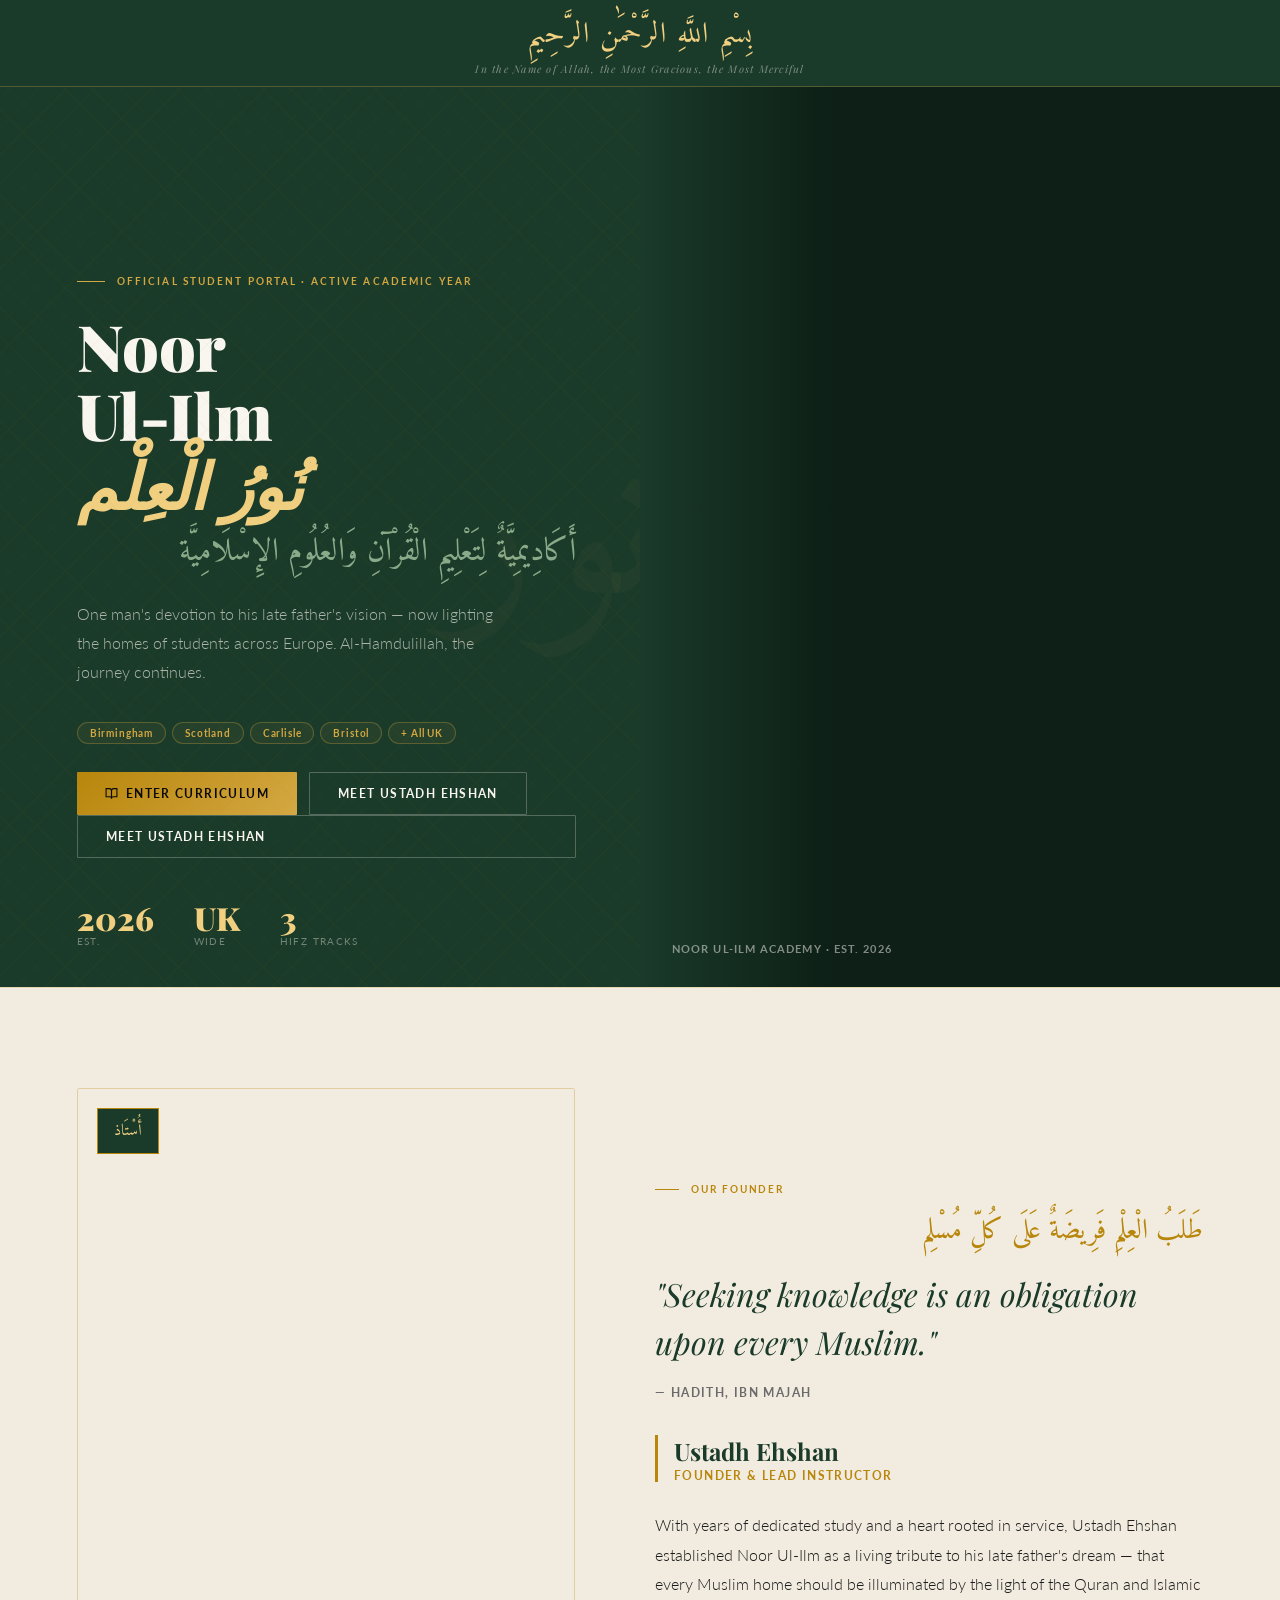
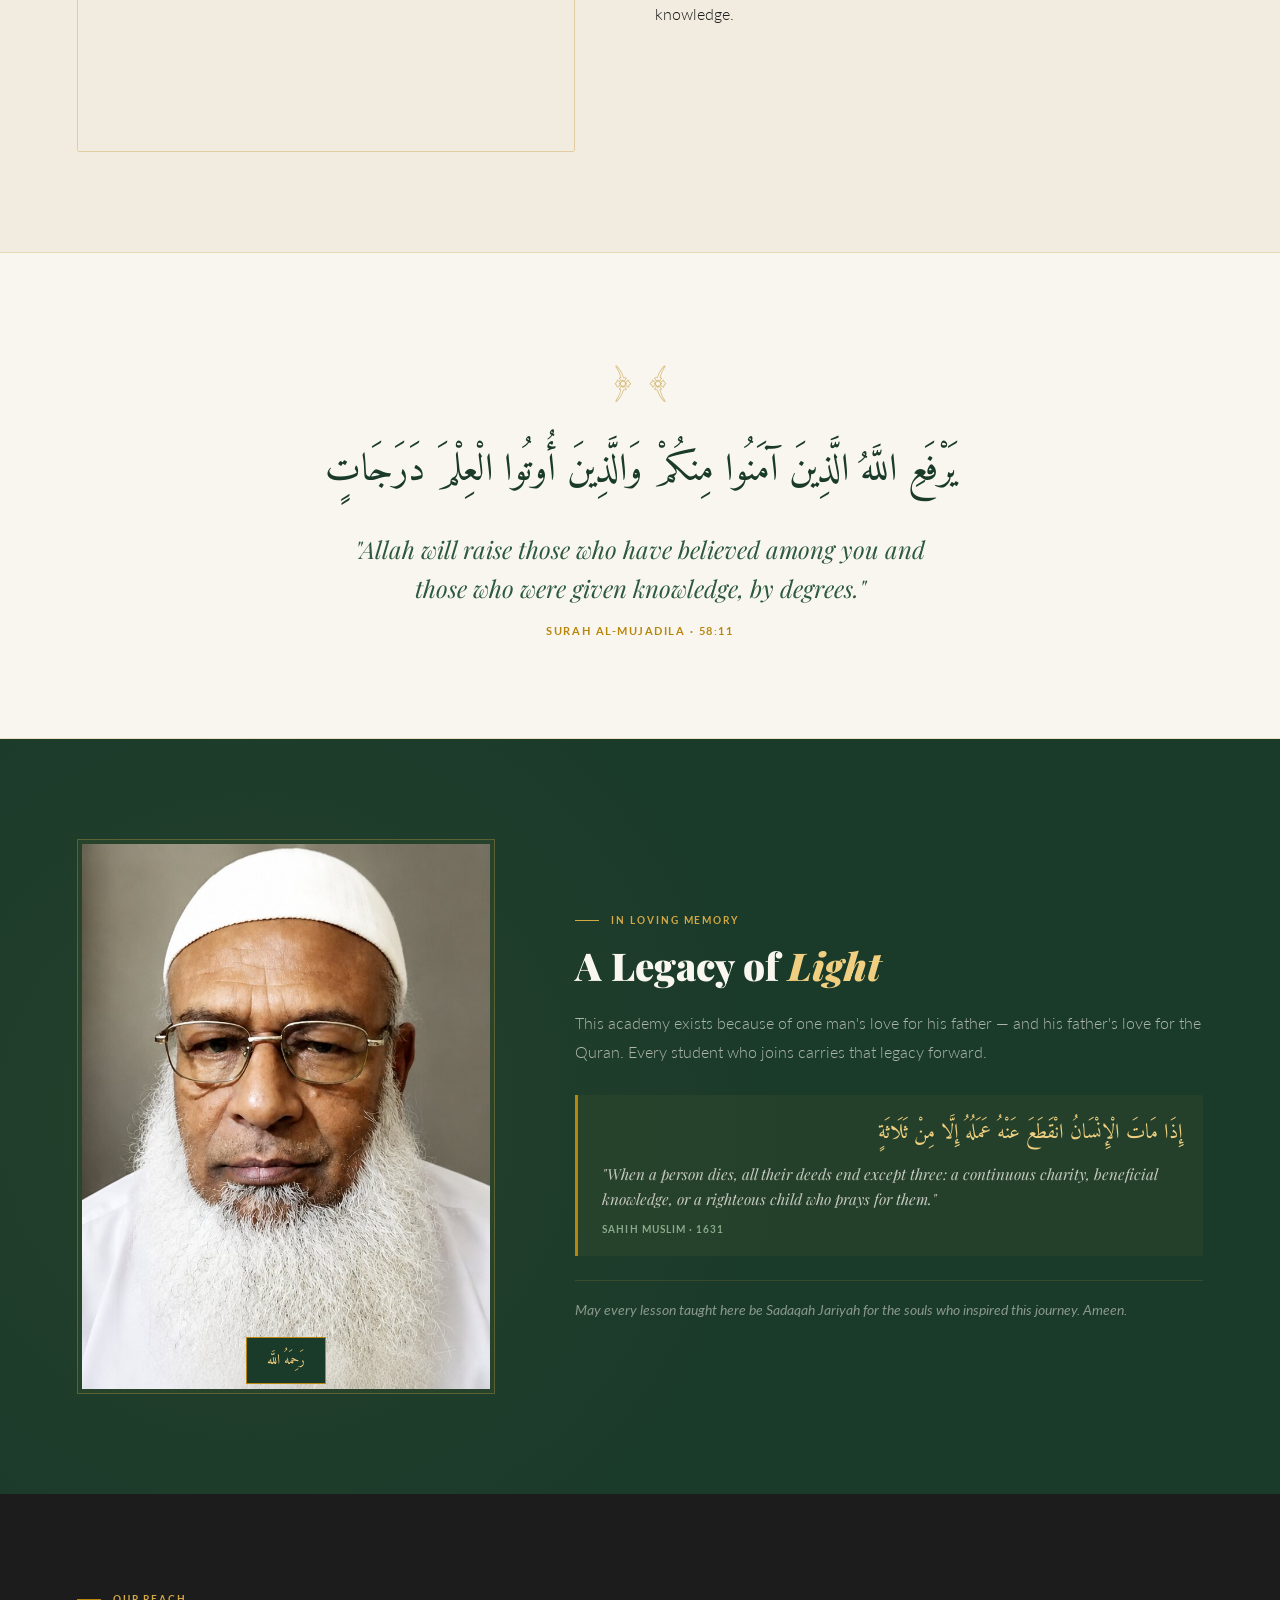
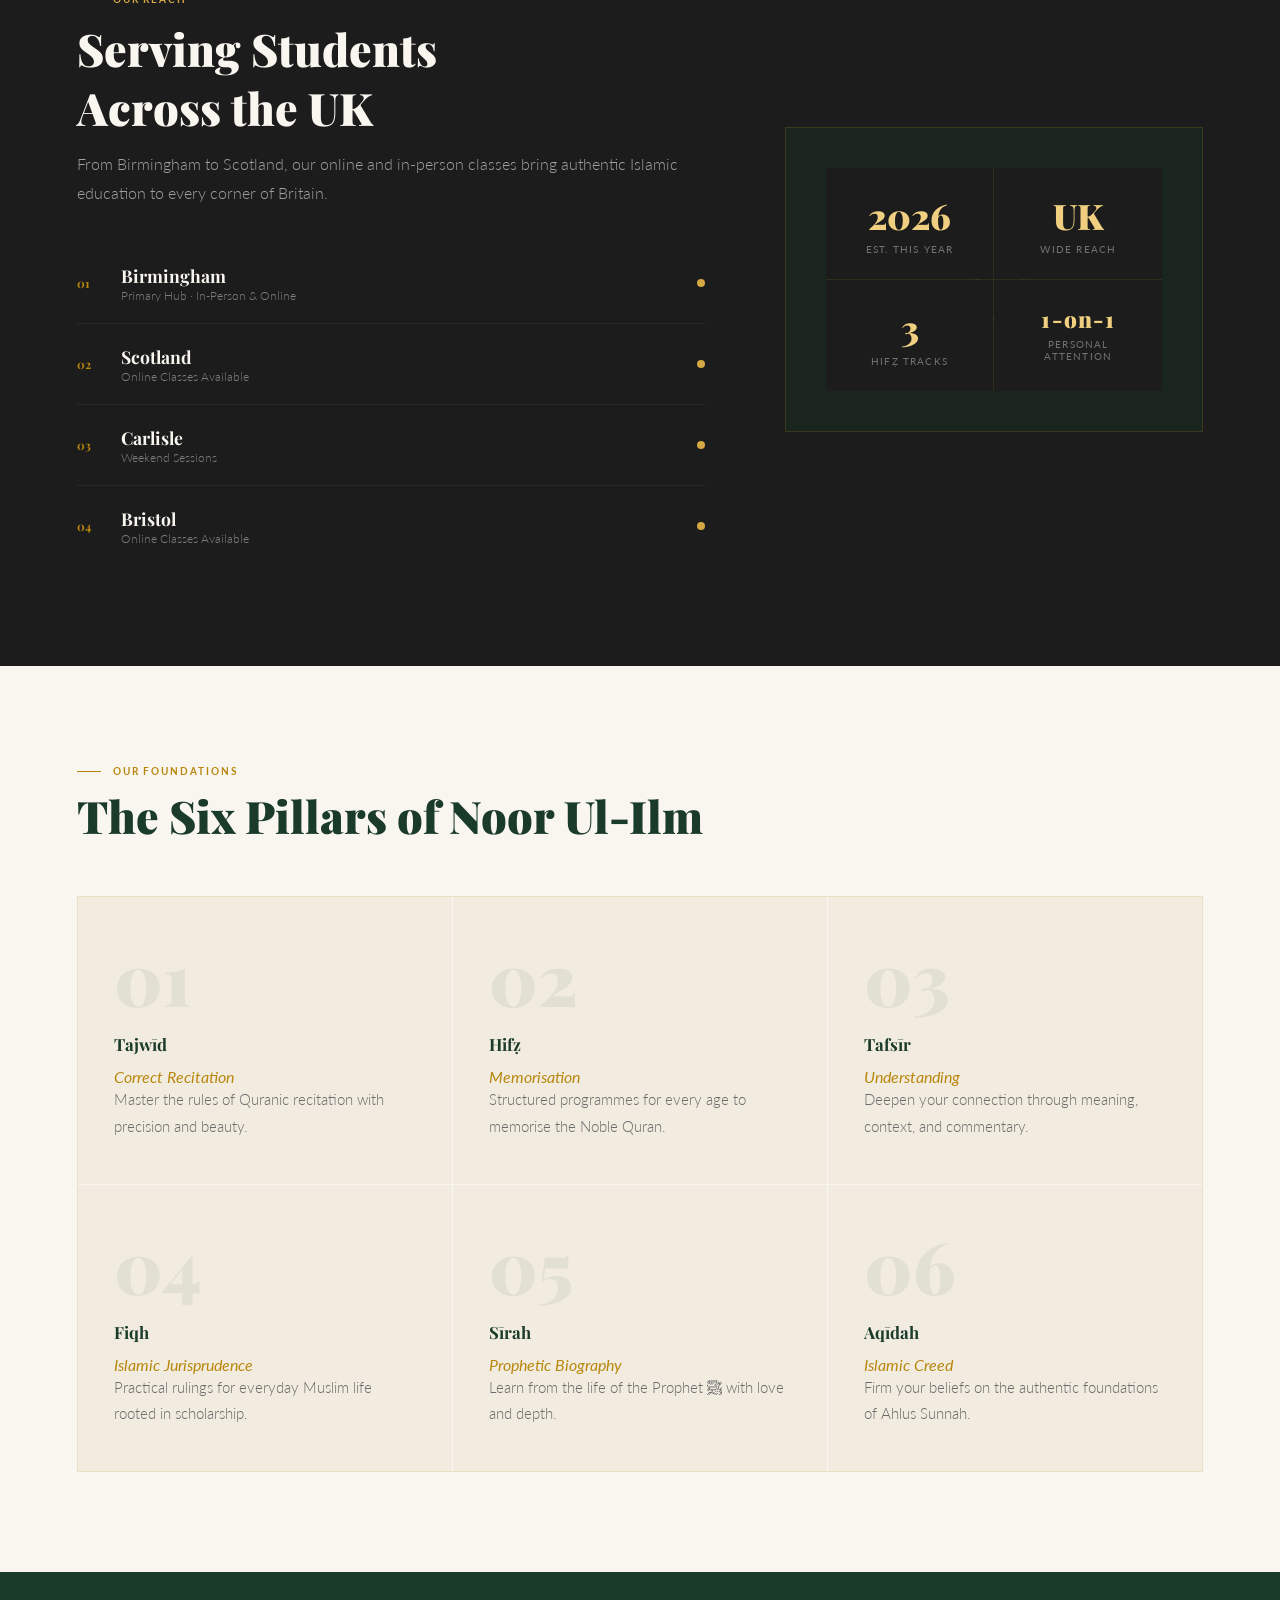
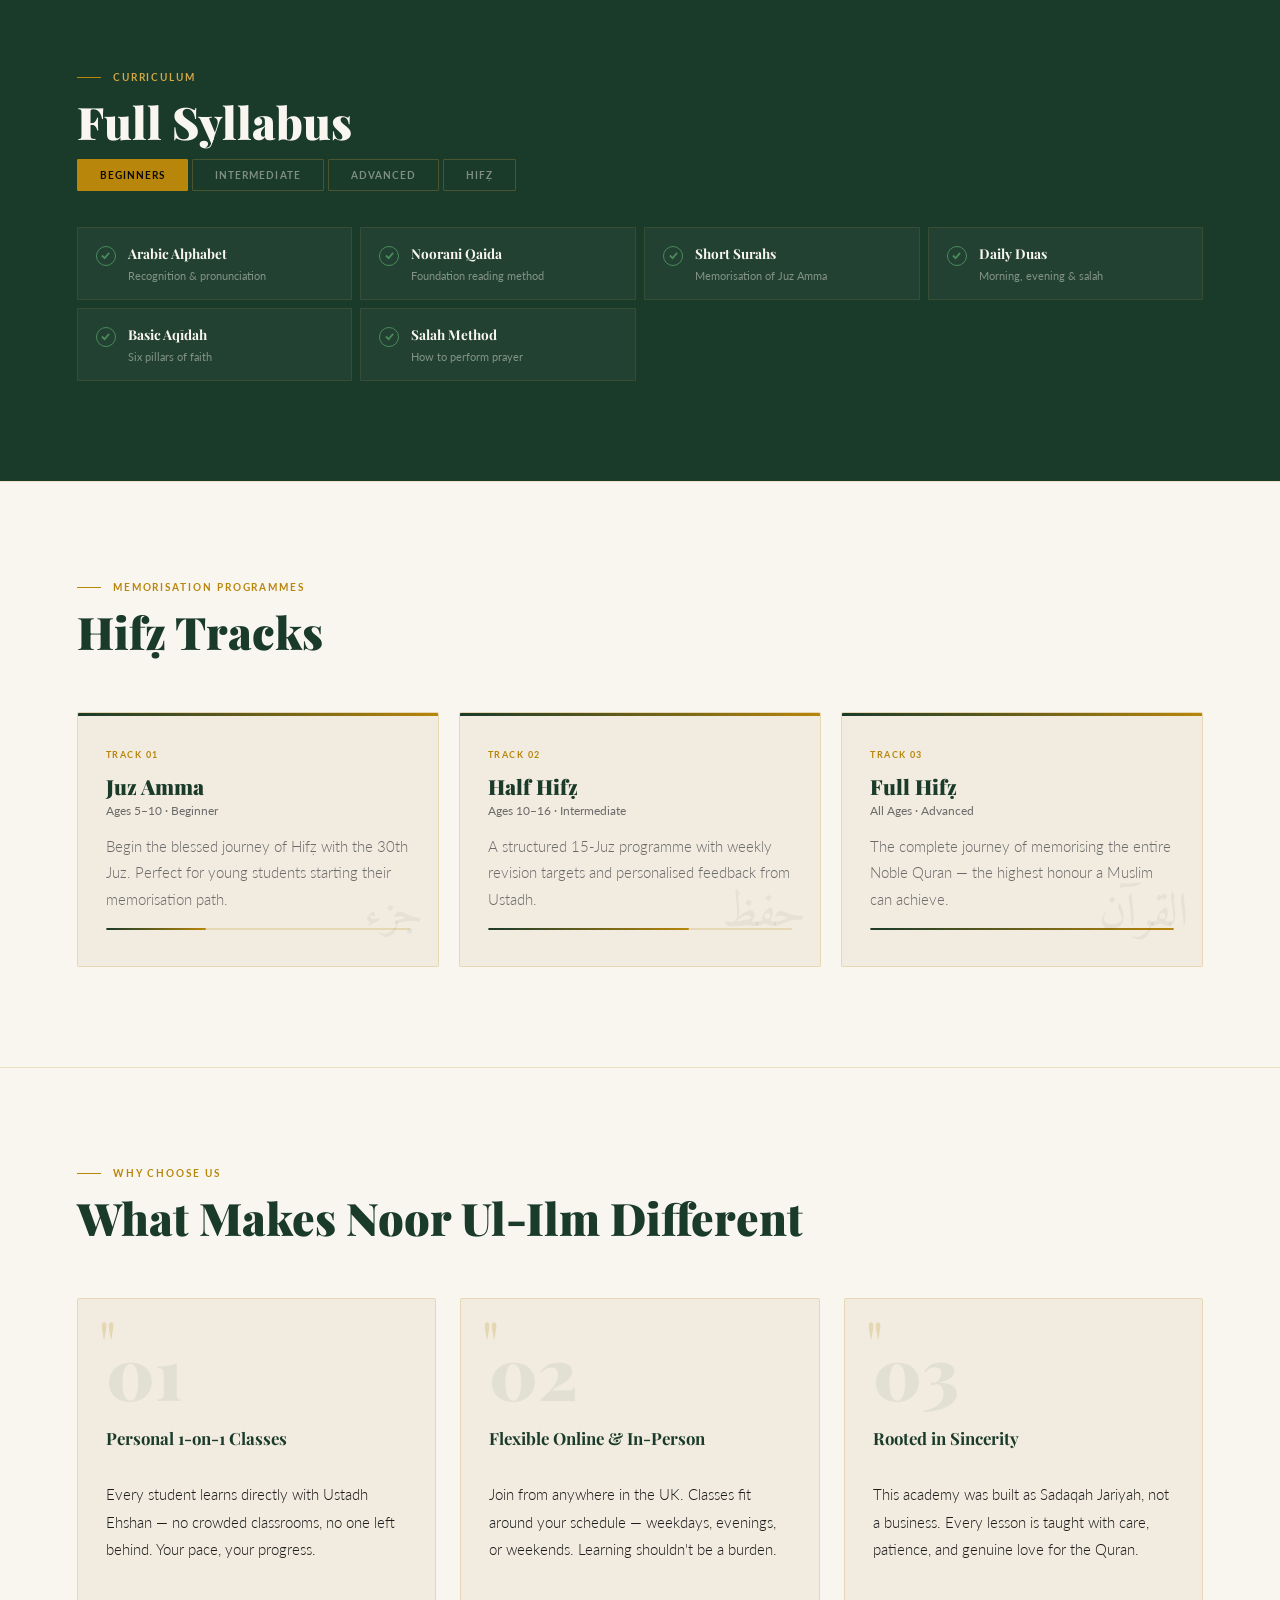
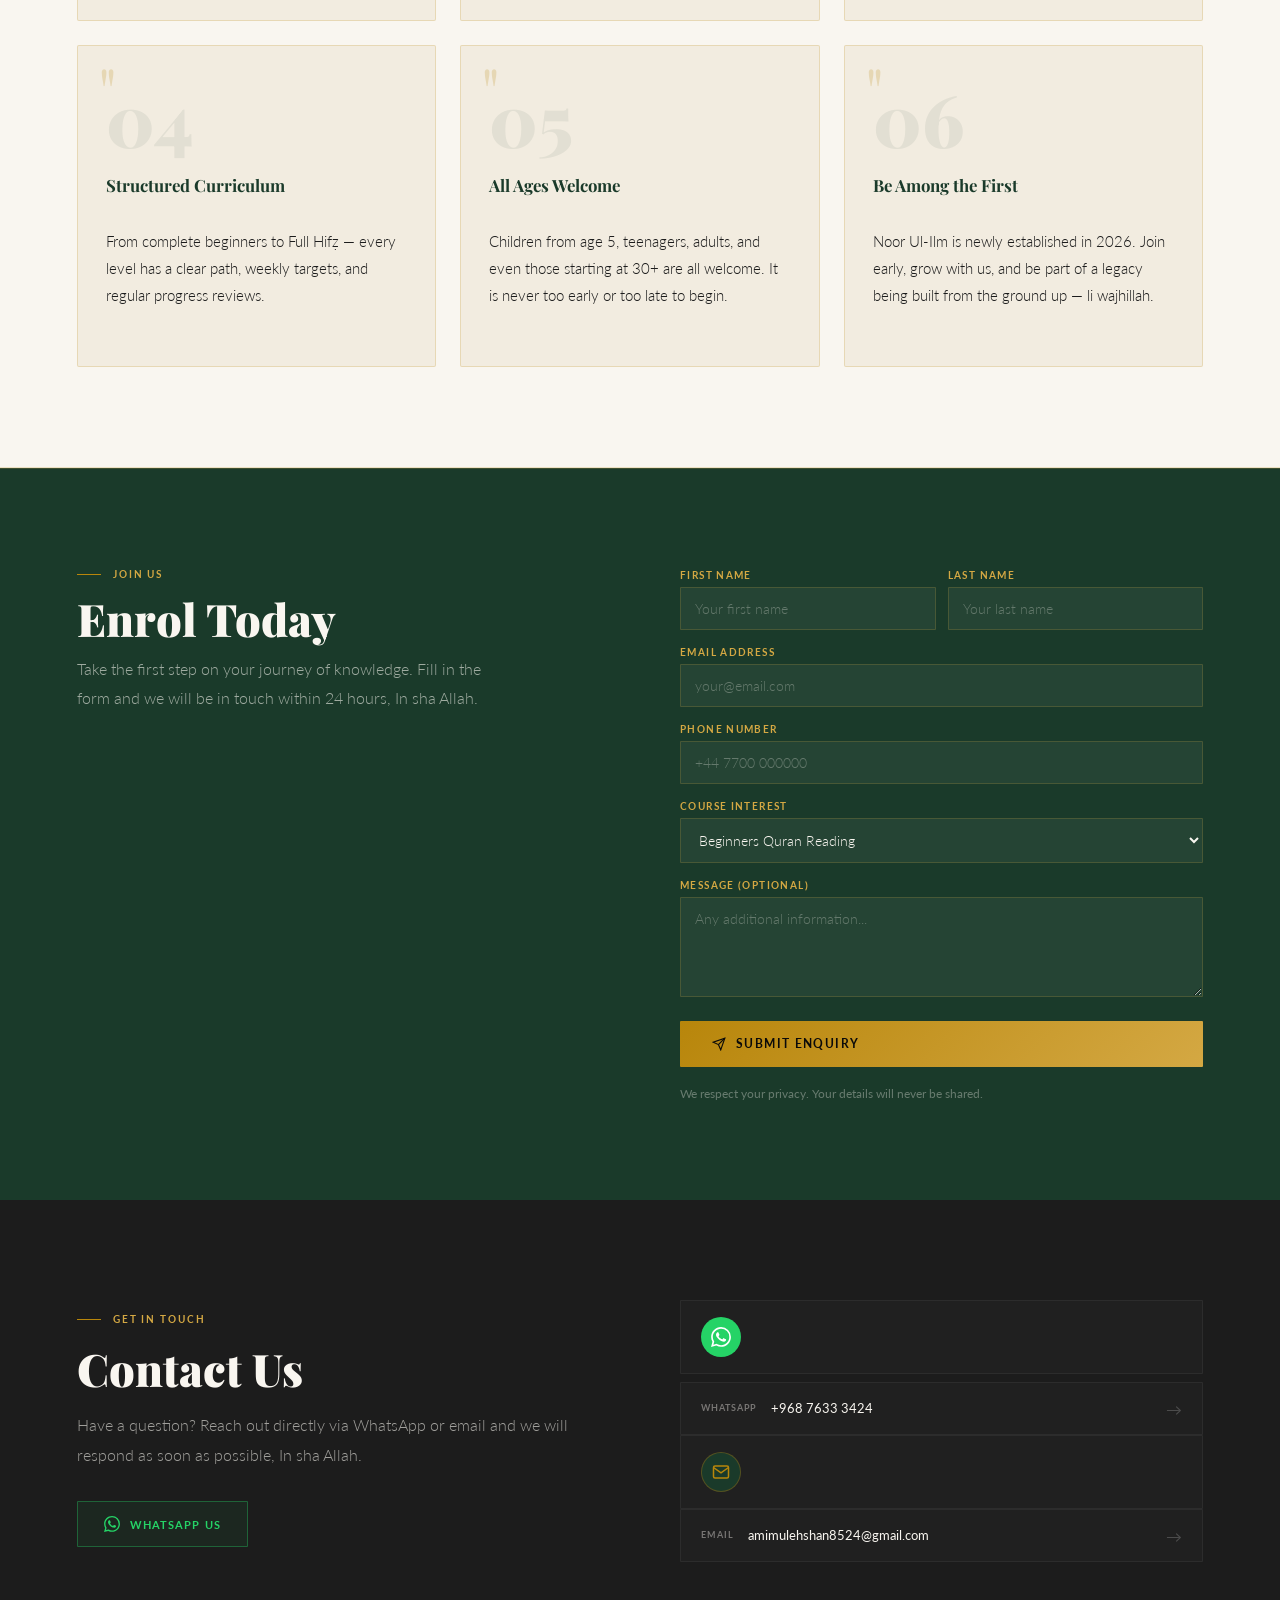
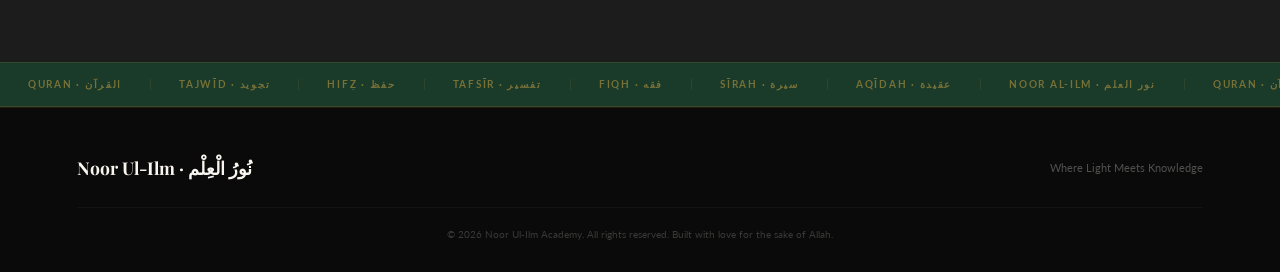
==== commit 11efa7e9: "Update index.html" ====
--- a/index.html
+++ b/index.html
@@ -77,10 +77,12 @@
       <span class="r-chip">+ All UK</span>
     </div>
     <div class="hero-cta">
-      <a href="#syllabus" class="btn-primary">
+      <button class="btn-primary" onclick="document.getElementById('syllabus').scrollIntoView({behavior:'smooth'})">
         <svg width="13" height="13" fill="none" stroke="currentColor" stroke-width="2" viewBox="0 0 24 24"><path d="M2 3h6a4 4 0 014 4v14a3 3 0 00-3-3H2z"/><path d="M22 3h-6a4 4 0 00-4 4v14a3 3 0 013-3h7z"/></svg>
         Enter Curriculum
-      </a>
+      </button>
+      <button class="btn-ghost" onclick="document.getElementById('founder').scrollIntoView({behavior:'smooth'})">Meet Ustadh Ehshan</button>
+    </div>
       <a href="#founder" class="btn-ghost">Meet Ustadh Ehshan</a>
     </div>
    <div class="hero-stats">
--- a/style.css
+++ b/style.css
@@ -468,7 +468,7 @@
   background-position: center;
 }
 .tribute-dua {
-  position: absolute; bottom: -20px; left: 50%; transform: translateX(-50%);
+  position: absolute; bottom: 10px; left: 50%; transform: translateX(-50%);
   background: var(--forest); border: 1px solid var(--gold);
   padding: 10px 20px; white-space: nowrap;
   font-family: var(--font-ar); font-size: 0.9rem; color: var(--gold-pale); direction: rtl;
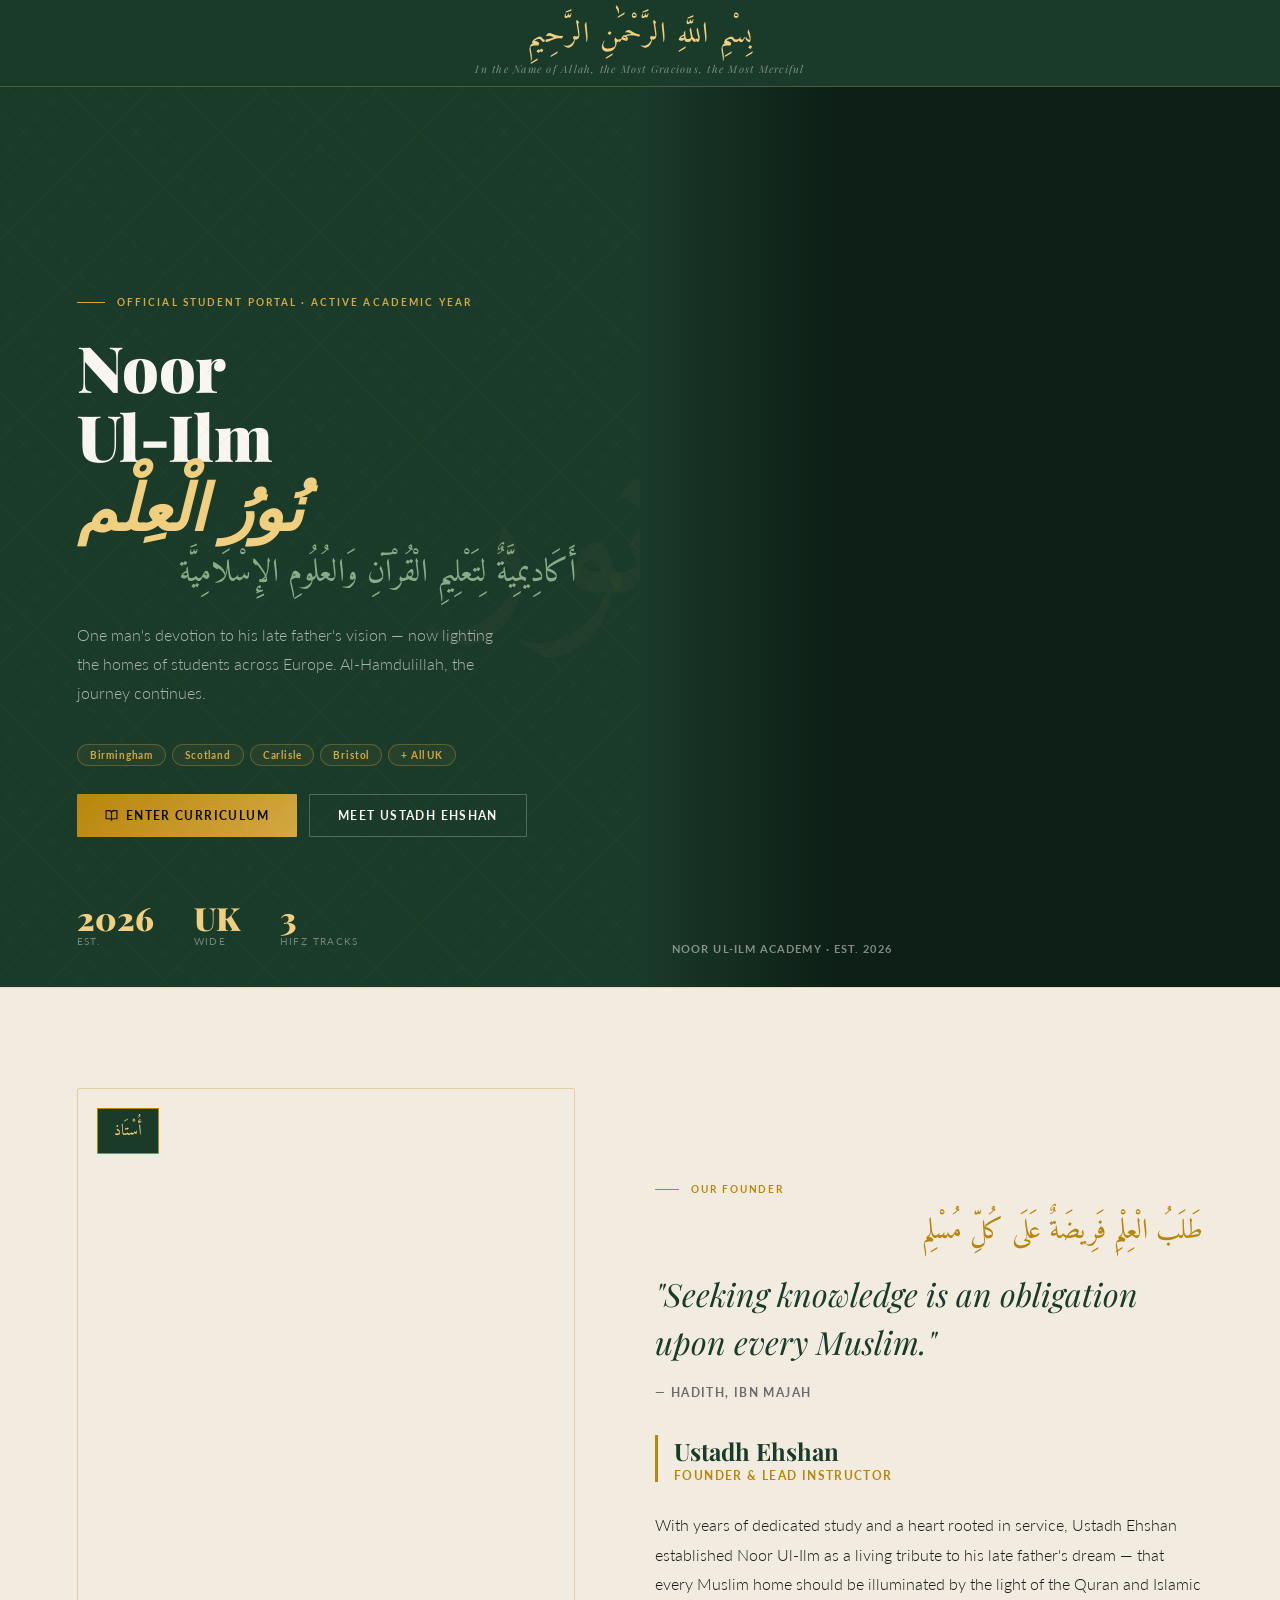
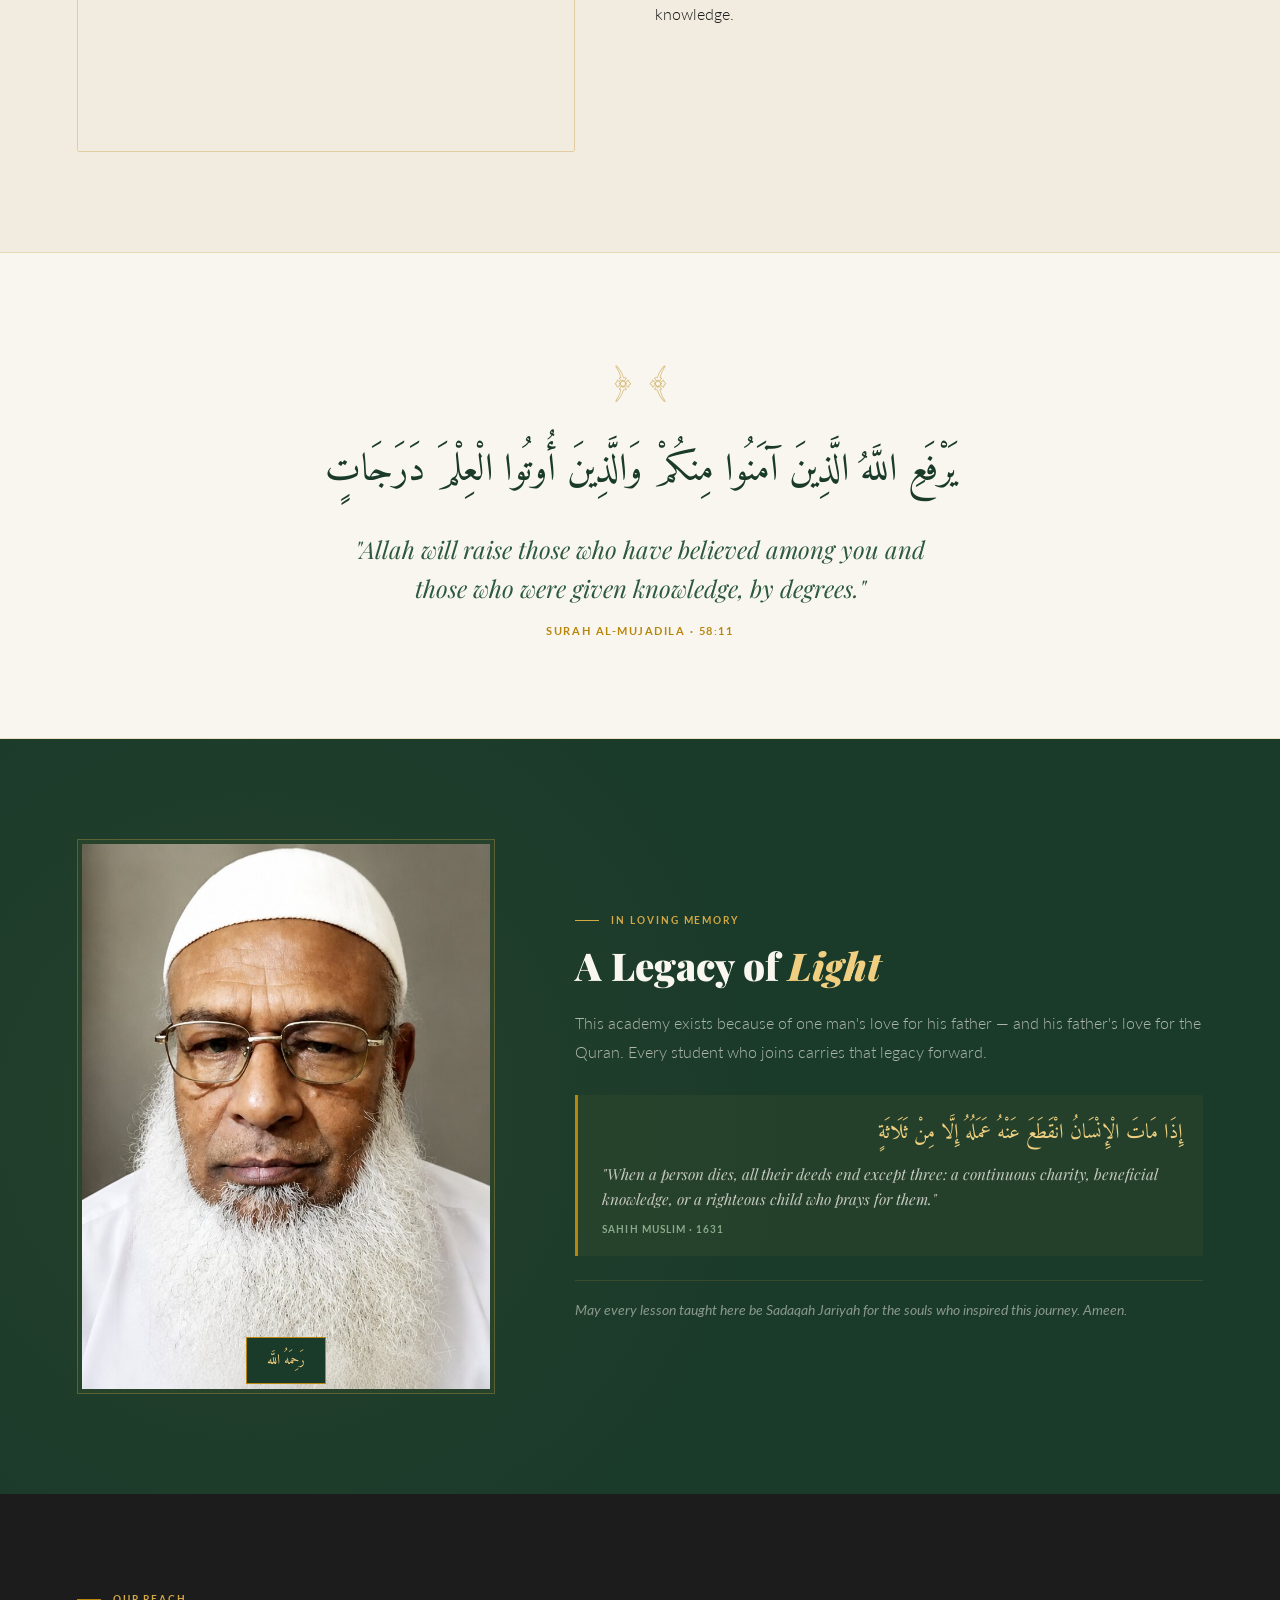
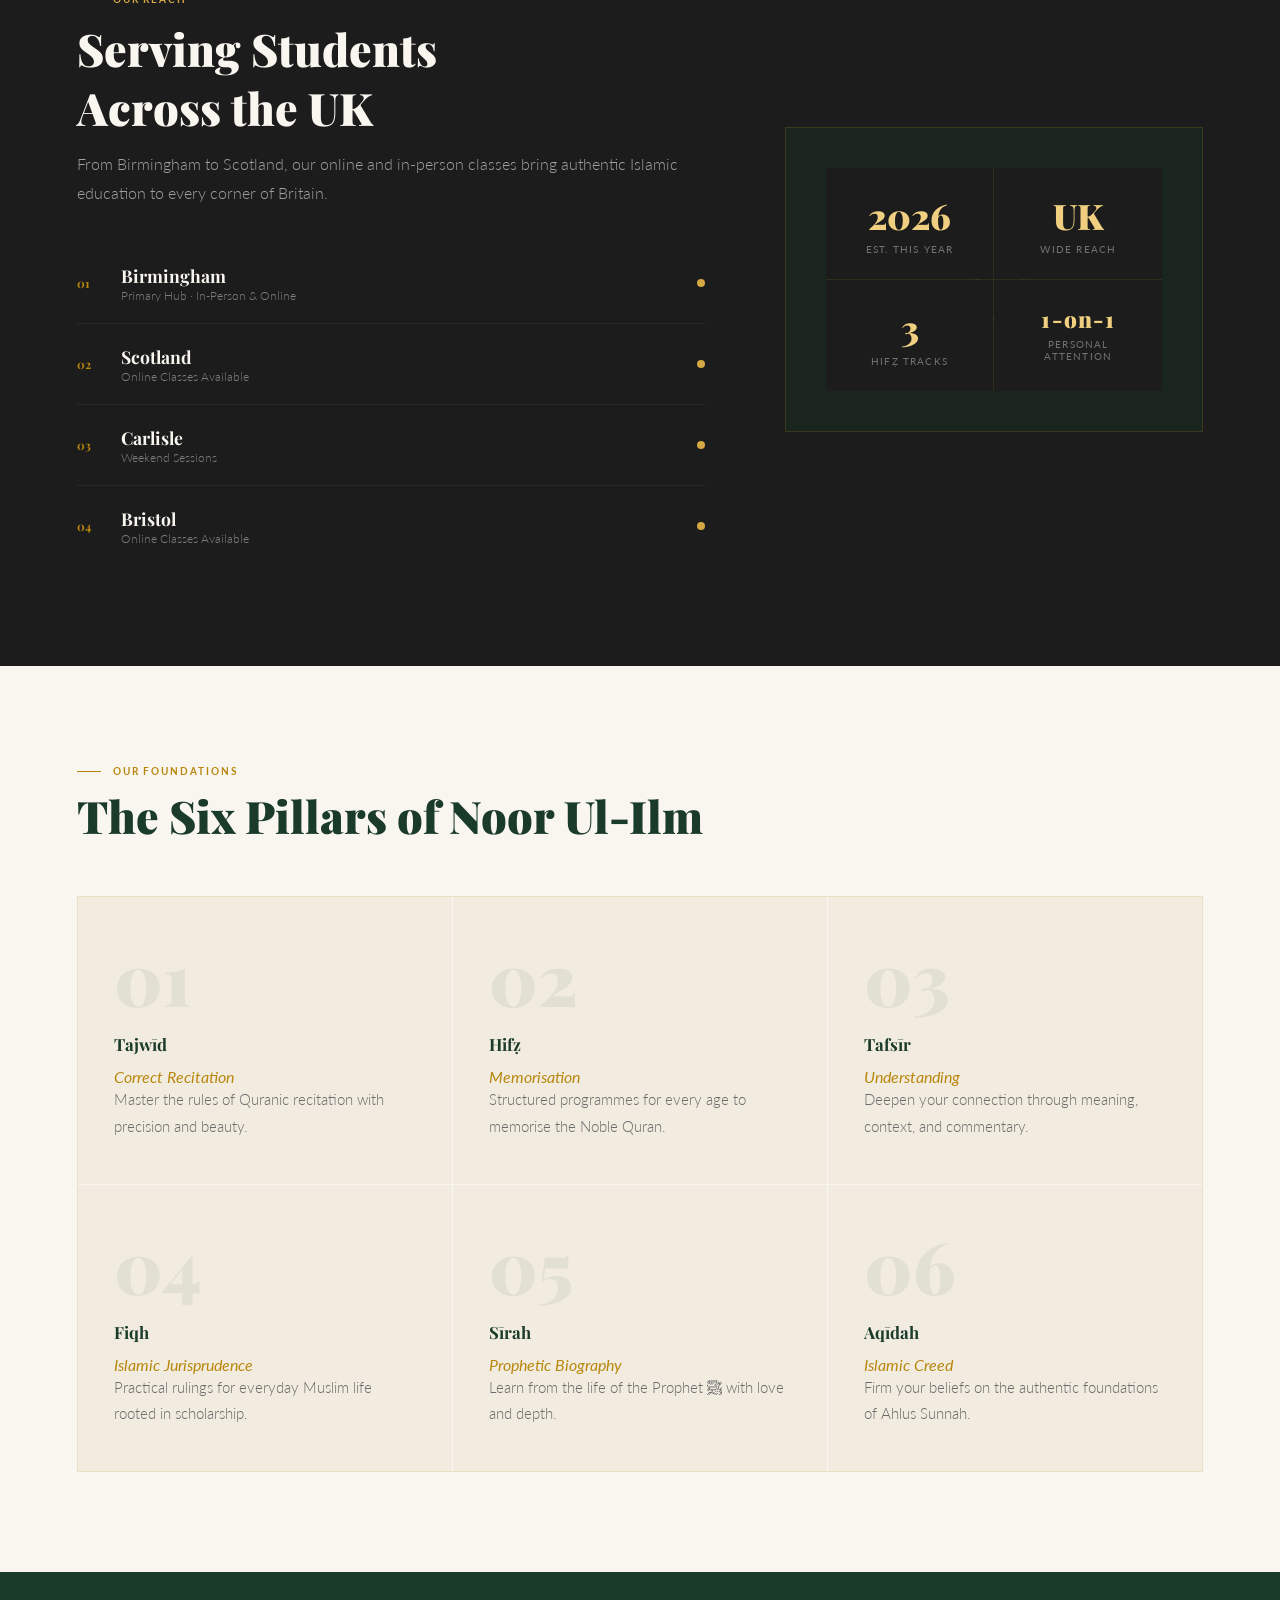
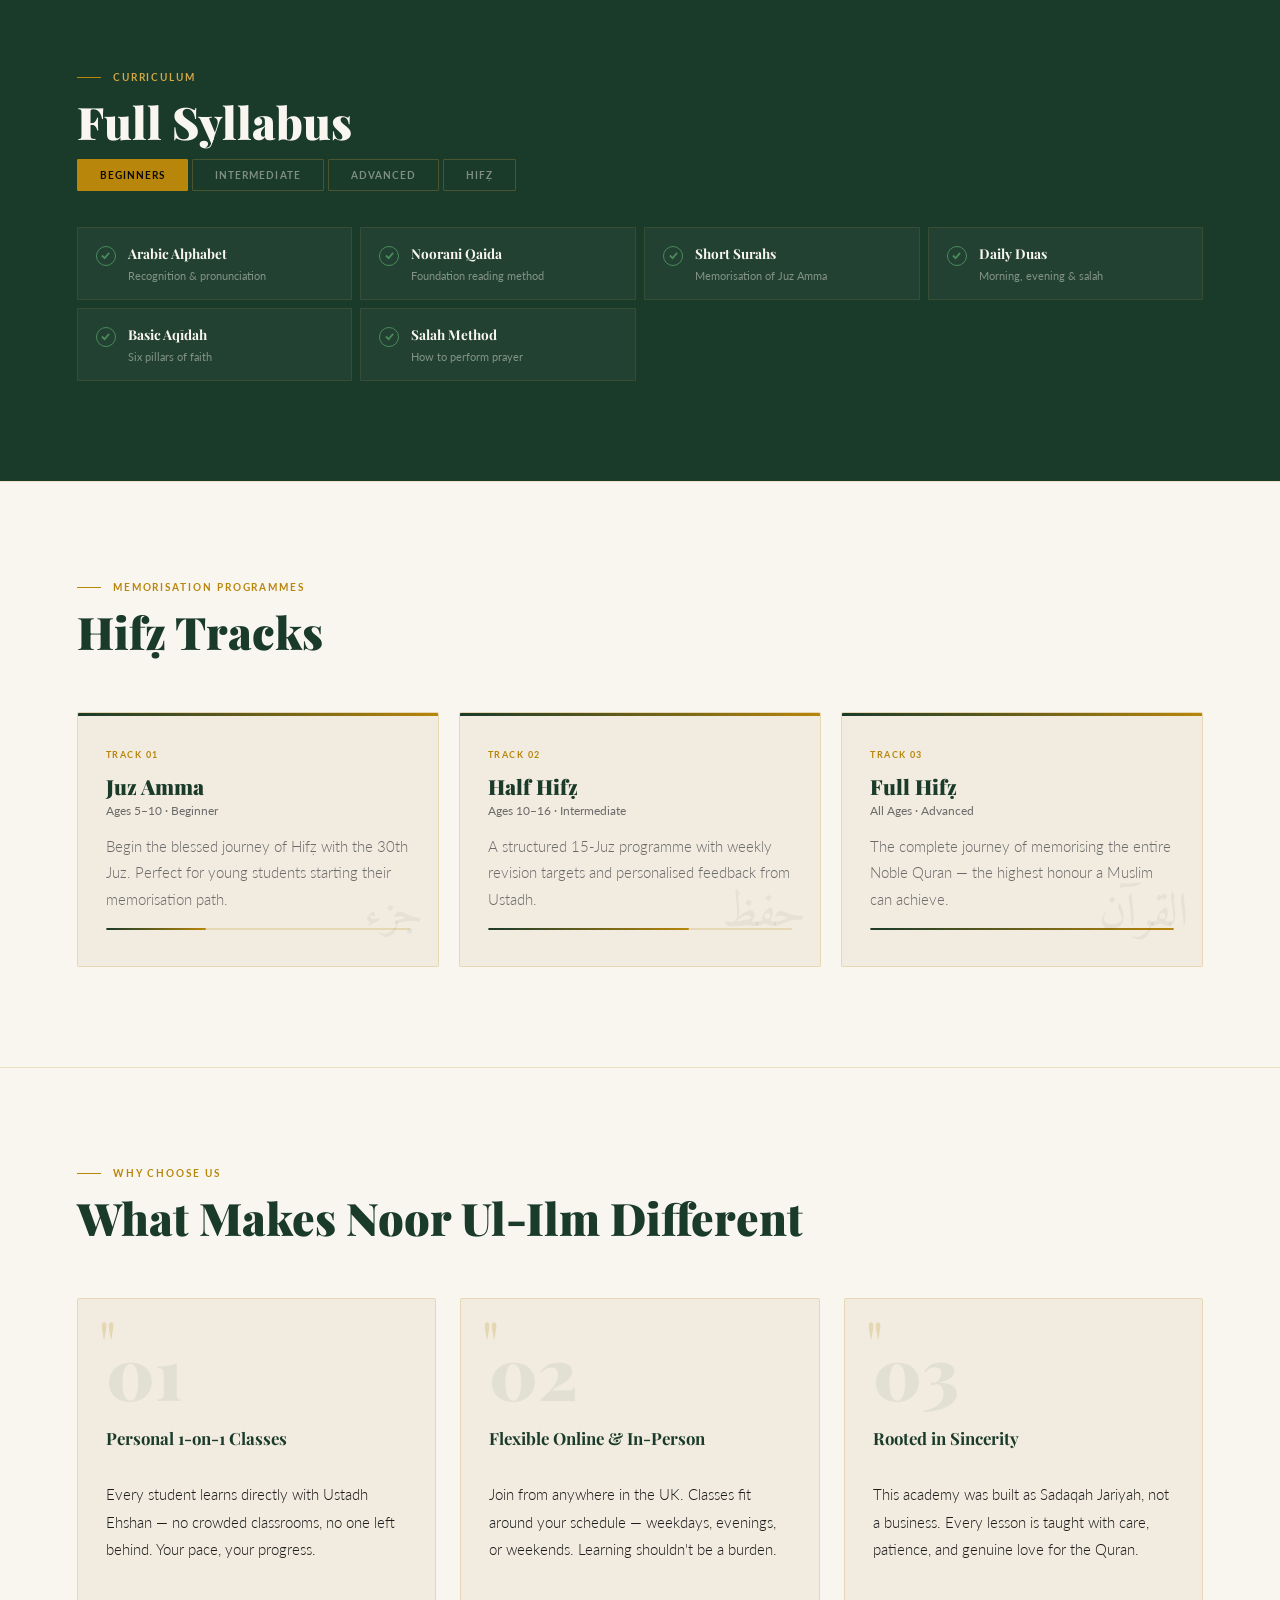
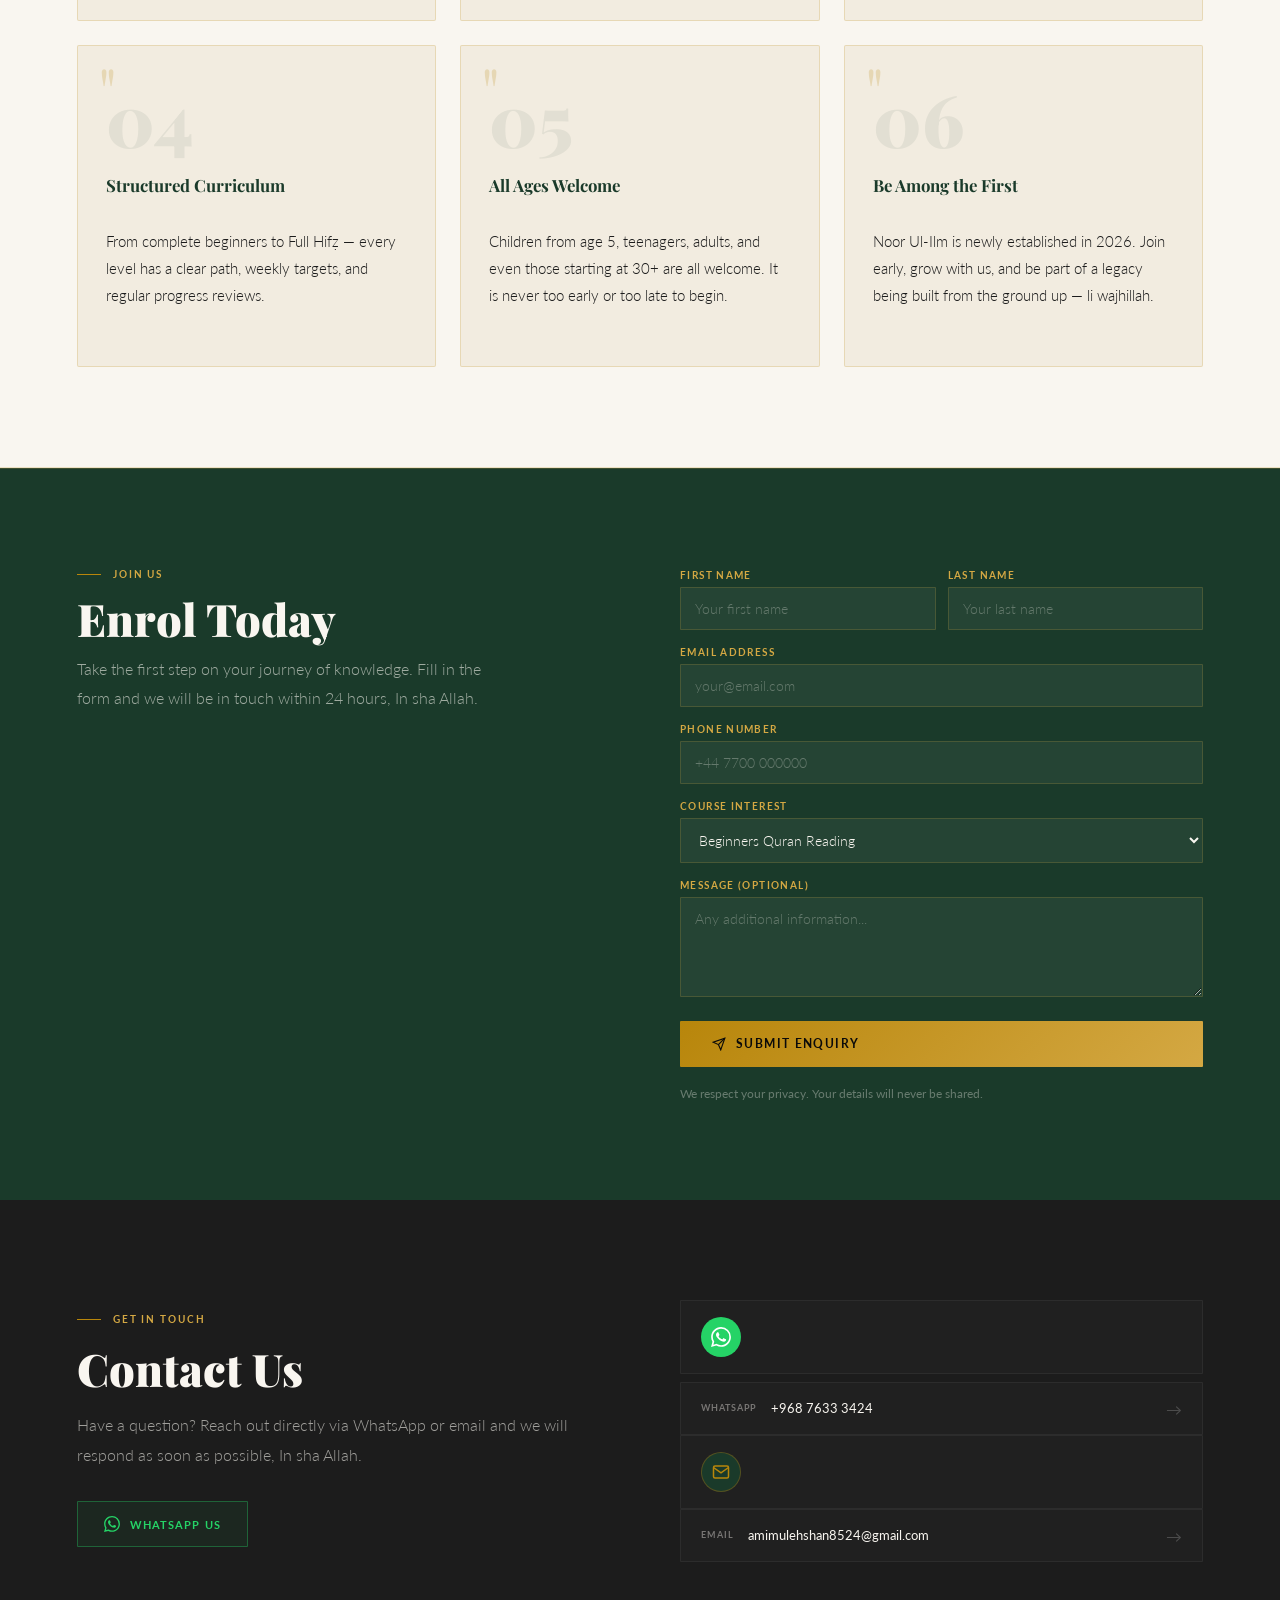
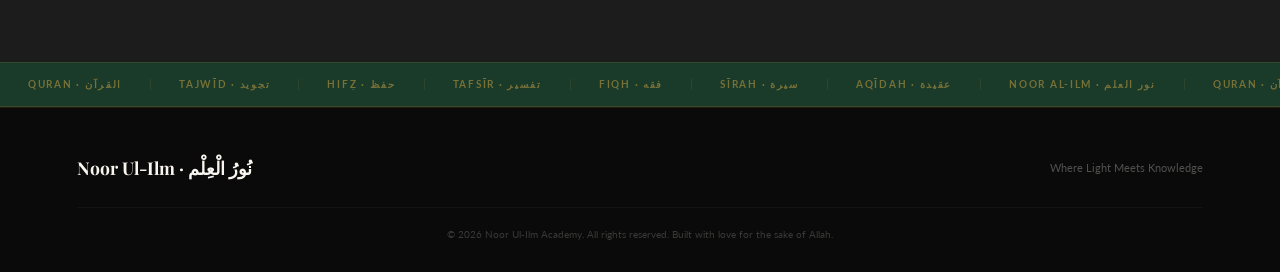
==== commit 05c2e6cc: "Update index.html" ====
--- a/index.html
+++ b/index.html
@@ -82,8 +82,6 @@
         Enter Curriculum
       </button>
       <button class="btn-ghost" onclick="document.getElementById('founder').scrollIntoView({behavior:'smooth'})">Meet Ustadh Ehshan</button>
-    </div>
-      <a href="#founder" class="btn-ghost">Meet Ustadh Ehshan</a>
     </div>
    <div class="hero-stats">
   <div class="stat"><span class="stat-n">2026</span><span class="stat-l">Est.</span></div>
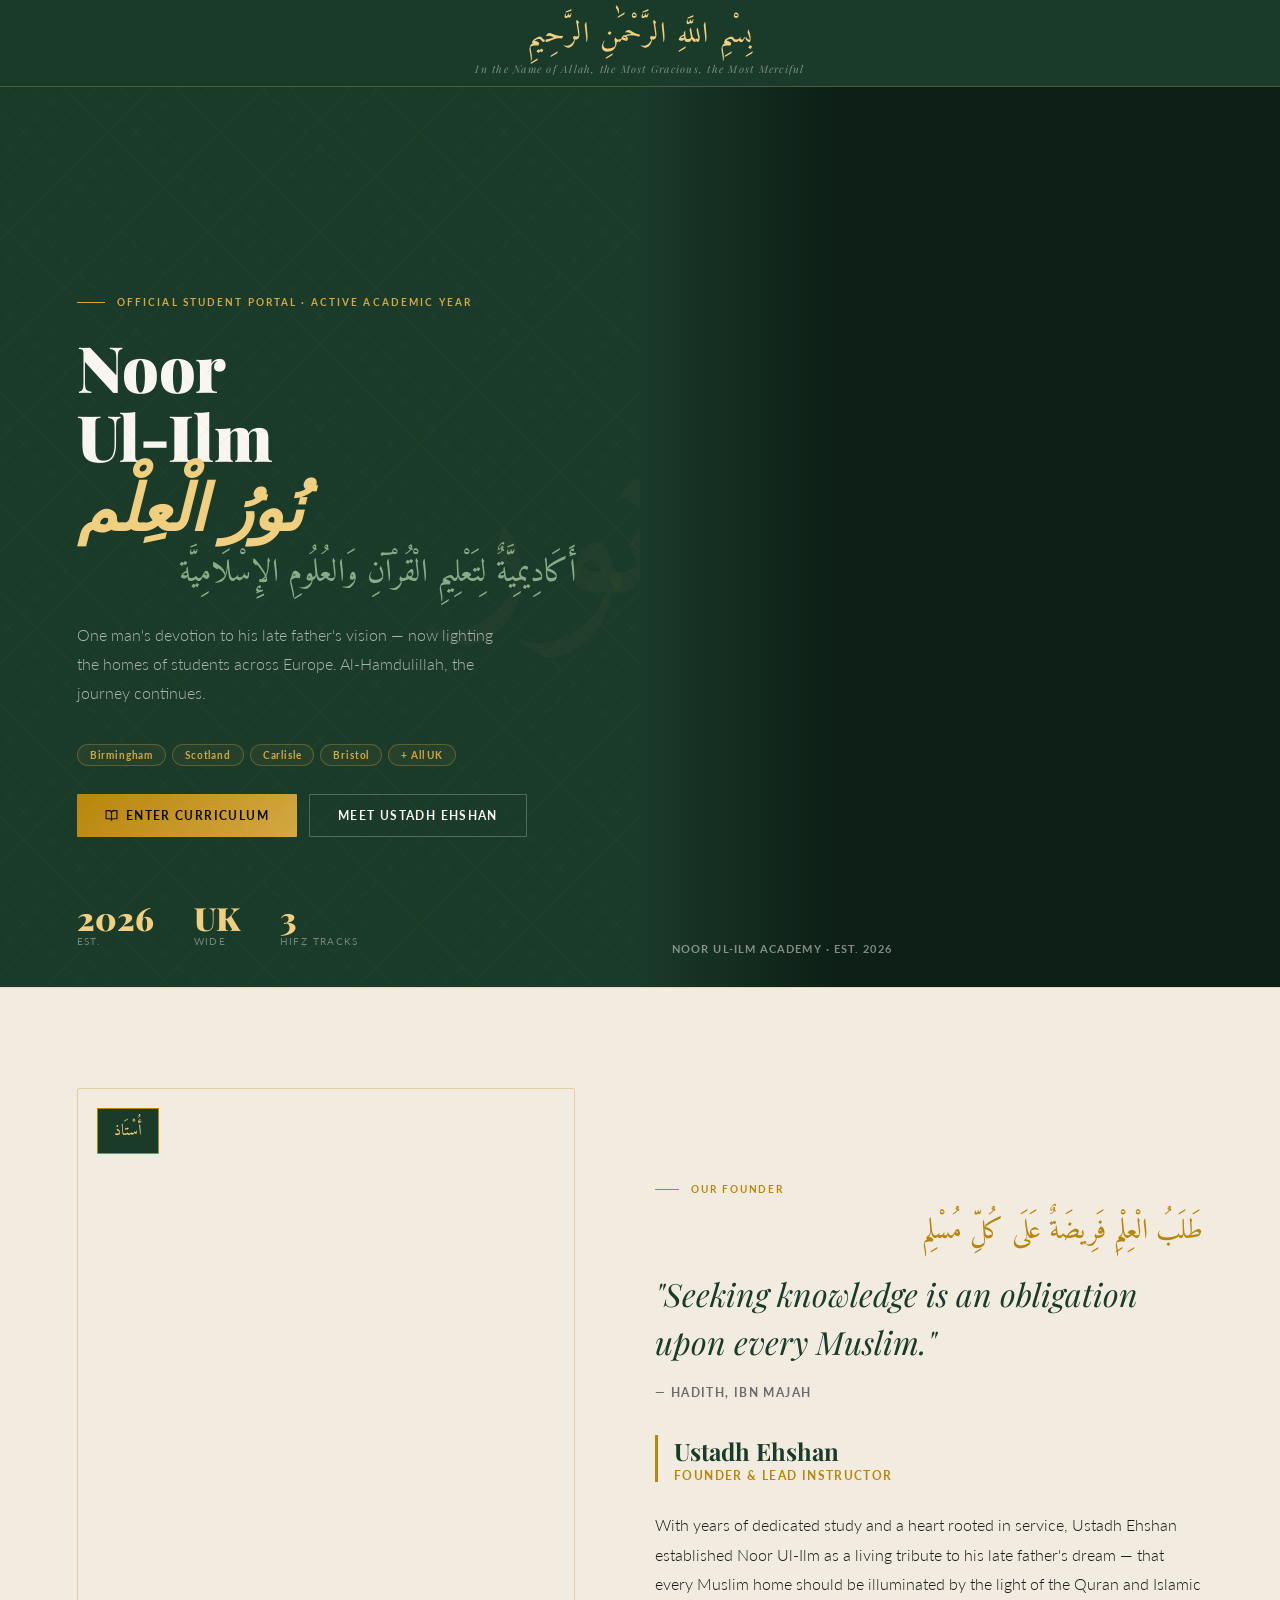
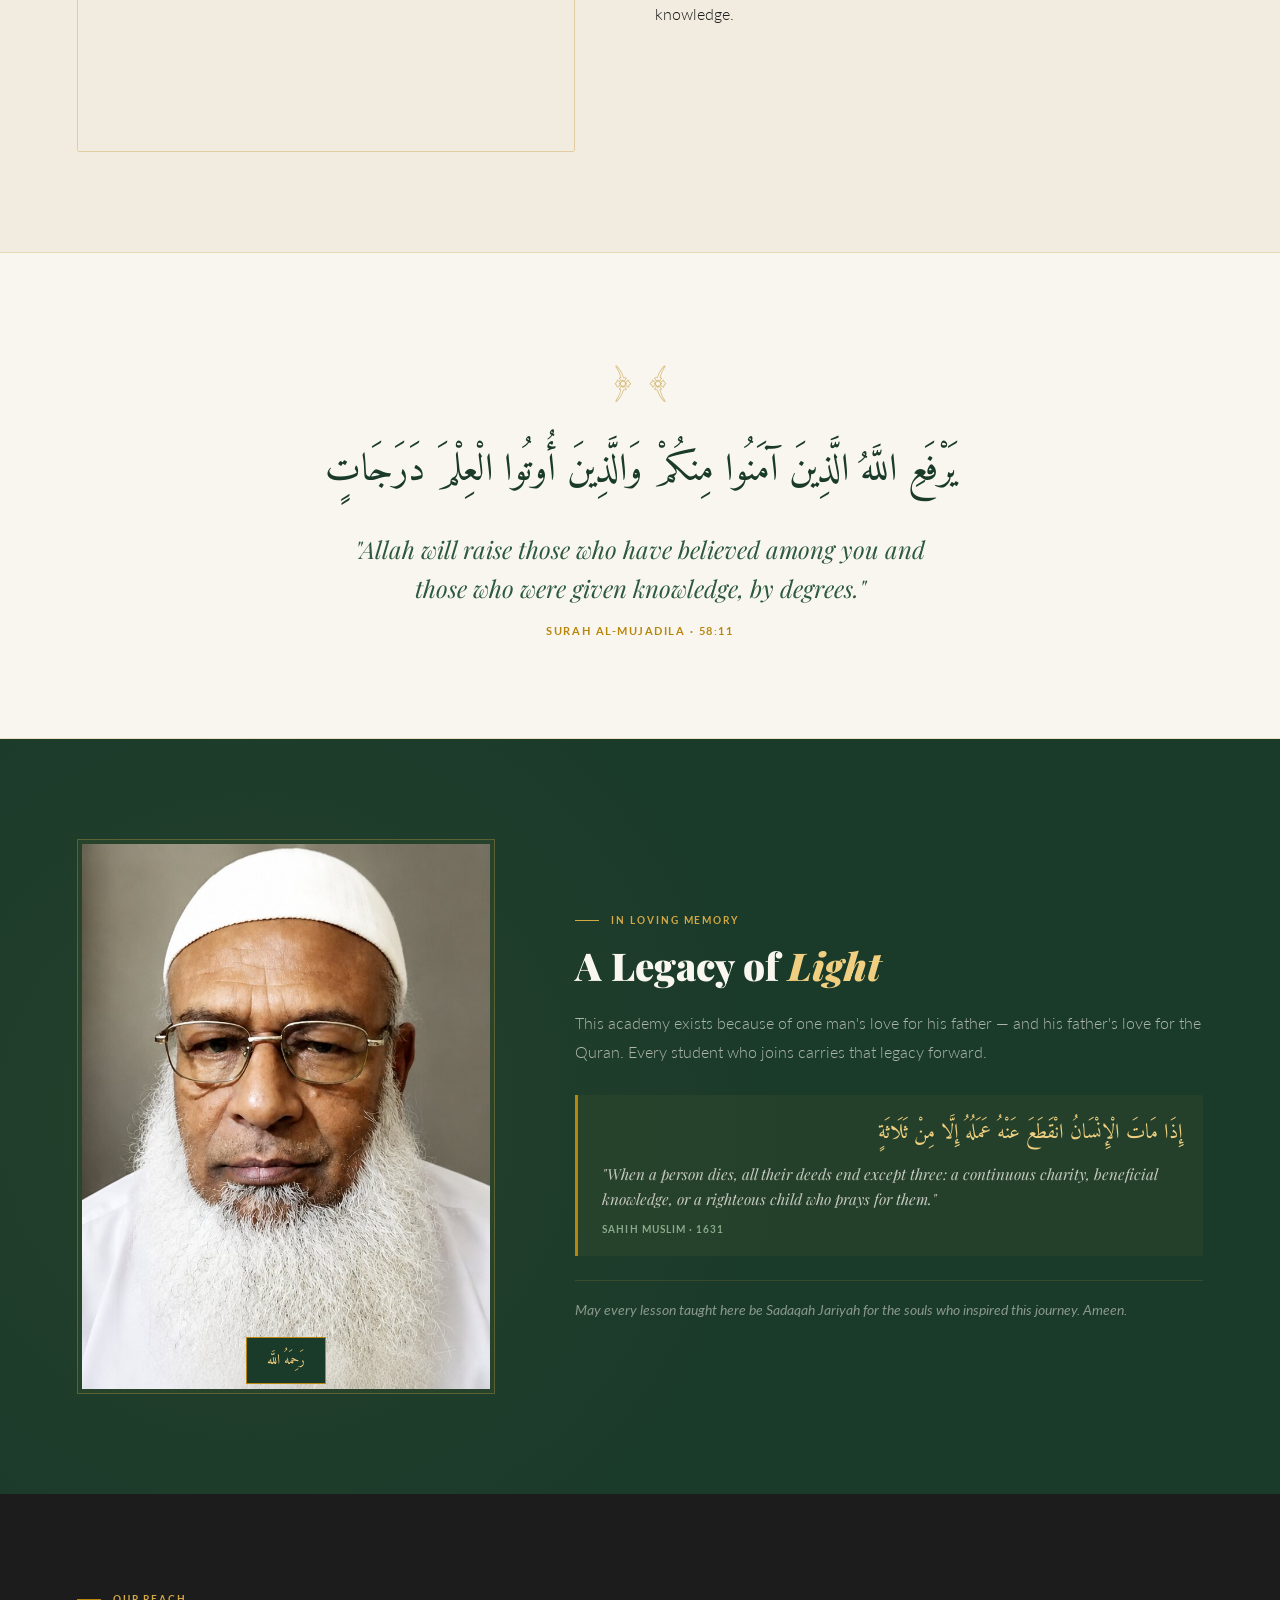
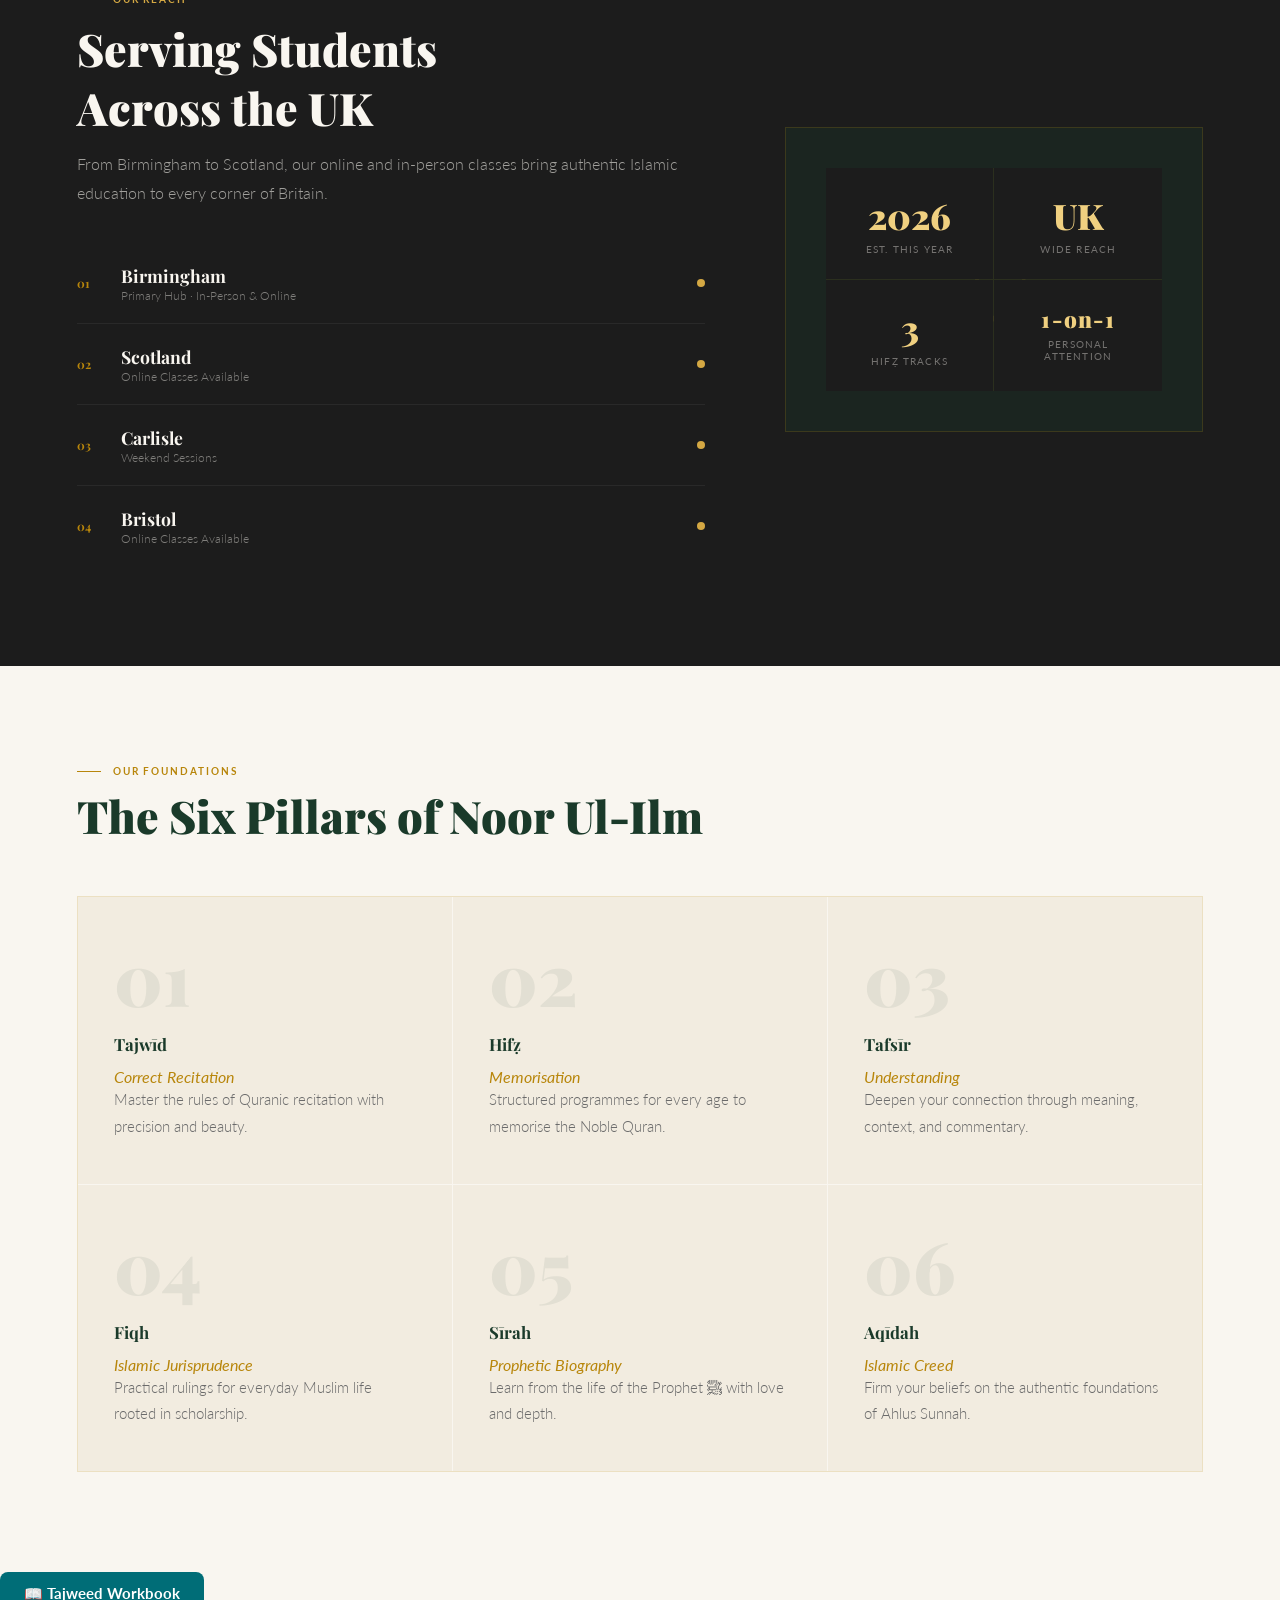
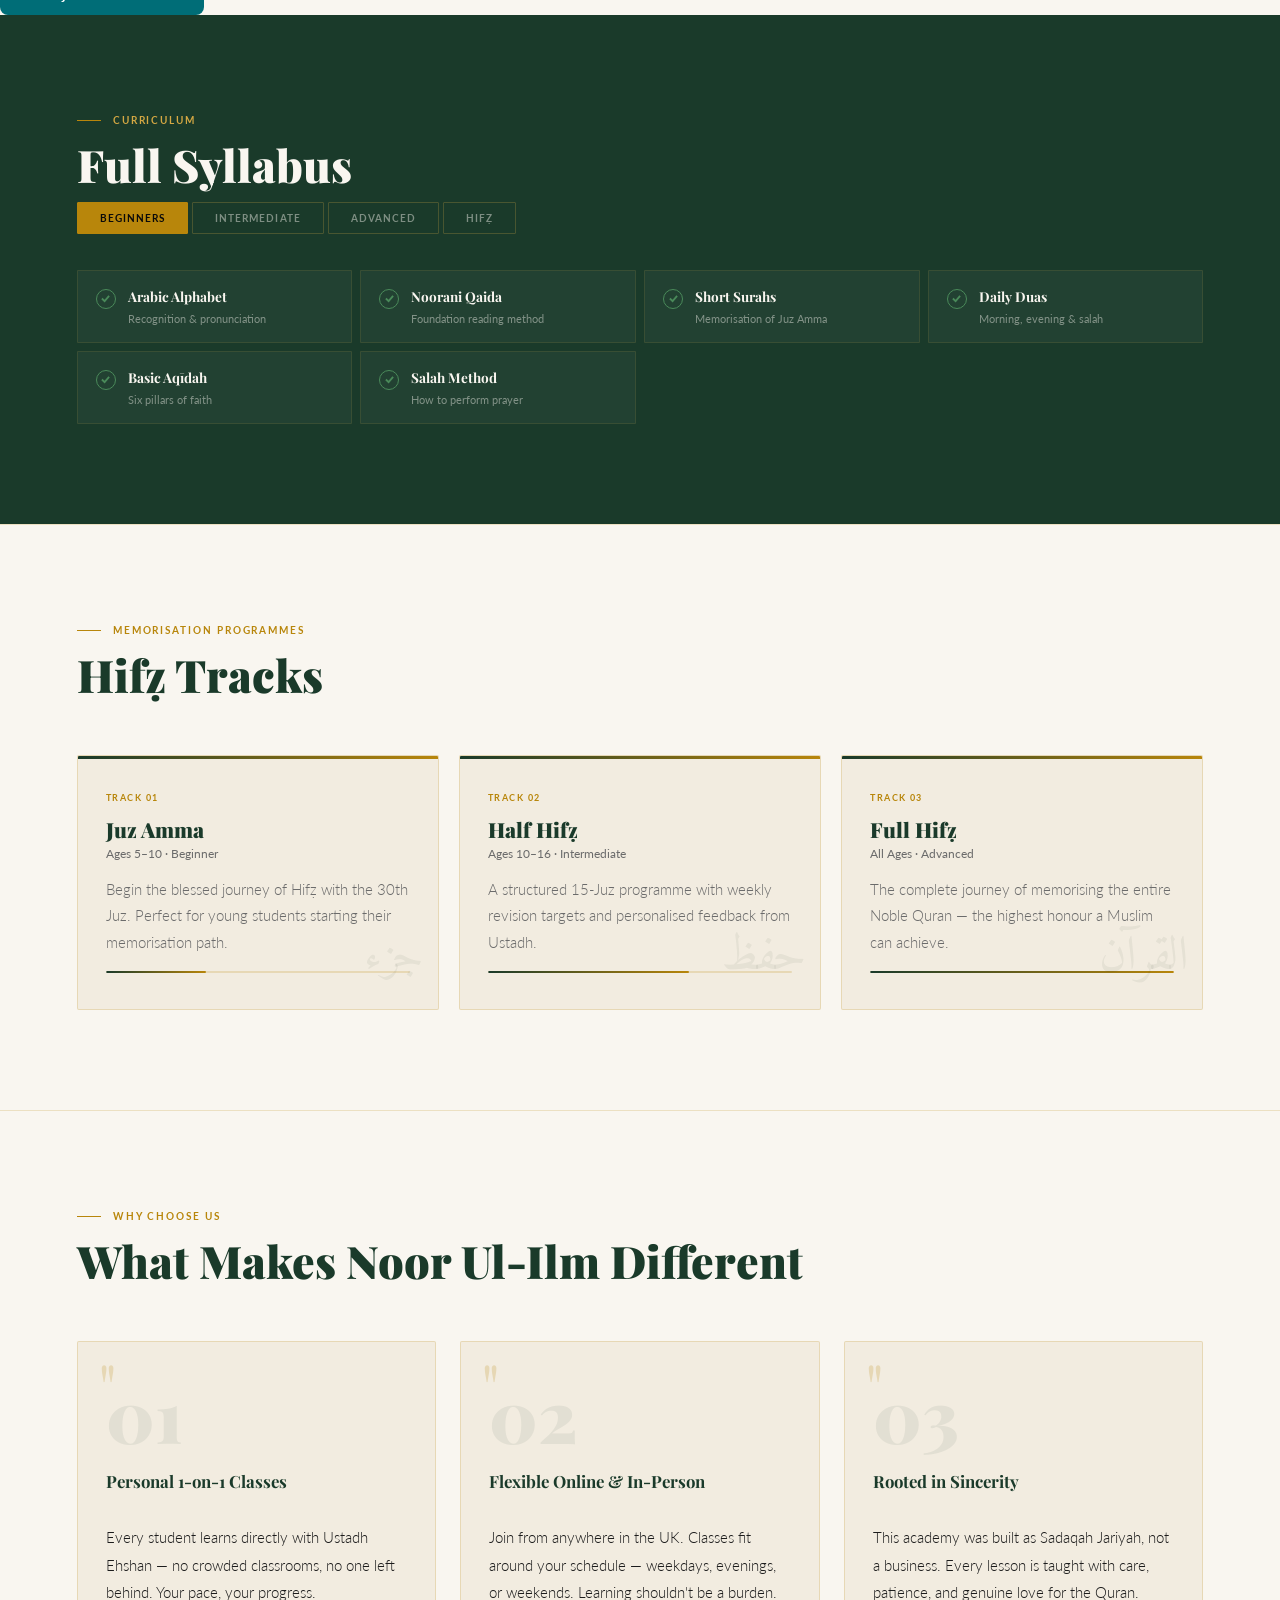
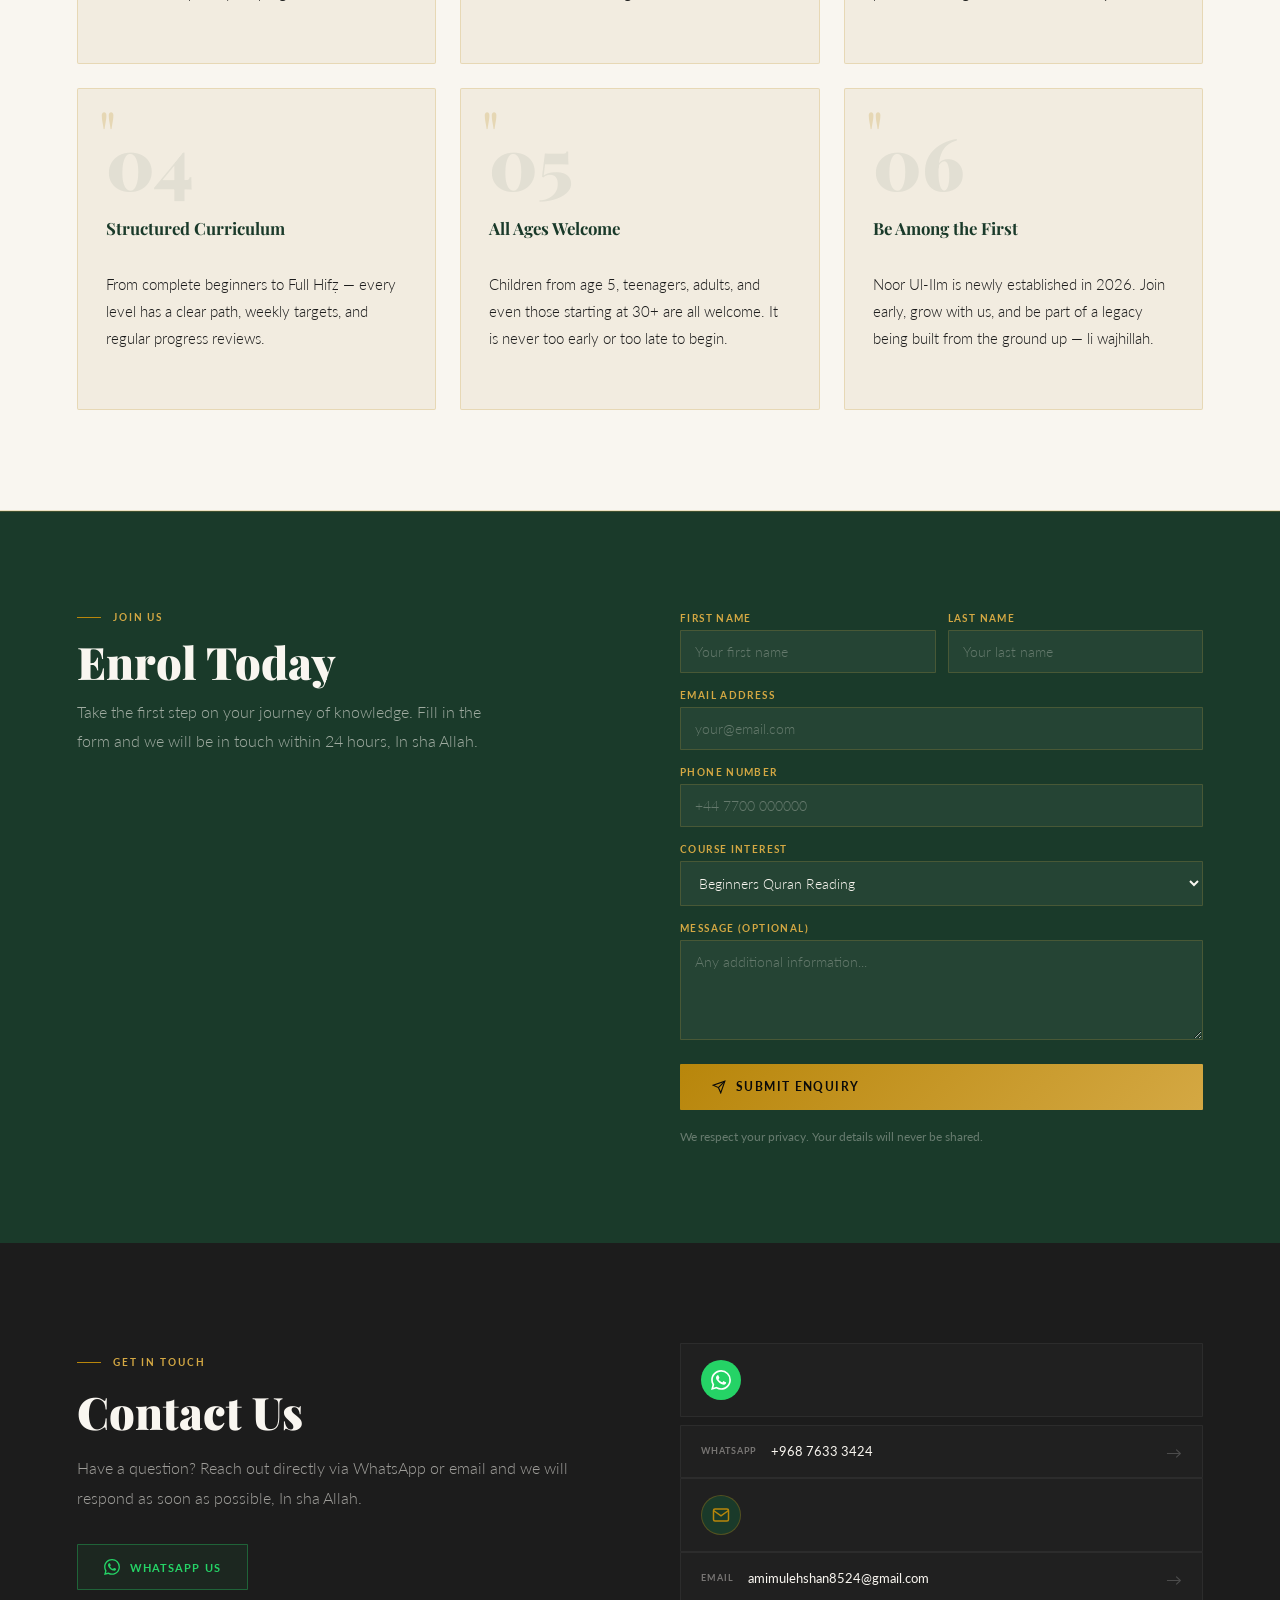
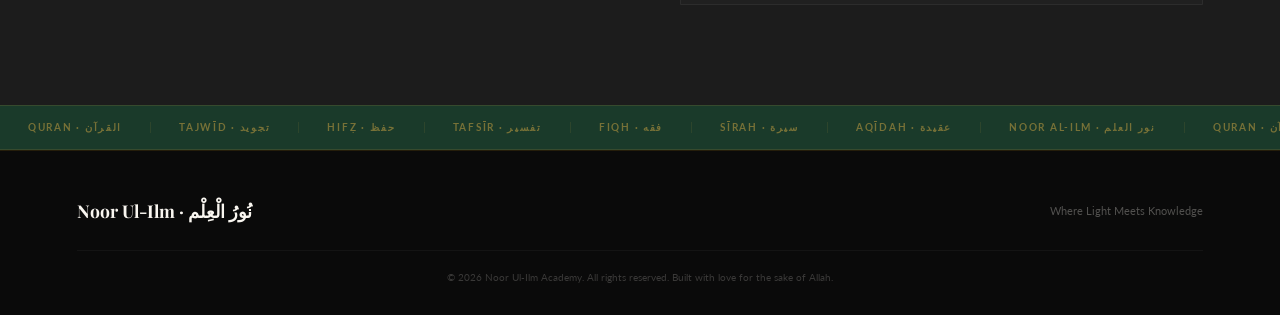
==== commit 86589fc8: "Update index.html" ====
--- a/index.html
+++ b/index.html
@@ -77,11 +77,11 @@
       <span class="r-chip">+ All UK</span>
     </div>
     <div class="hero-cta">
-      <button class="btn-primary" onclick="document.getElementById('syllabus').scrollIntoView({behavior:'smooth'})">
+      <a class="btn-primary" href="#syllabus" onclick="heroScroll('syllabus');return false;">
         <svg width="13" height="13" fill="none" stroke="currentColor" stroke-width="2" viewBox="0 0 24 24"><path d="M2 3h6a4 4 0 014 4v14a3 3 0 00-3-3H2z"/><path d="M22 3h-6a4 4 0 00-4 4v14a3 3 0 013-3h7z"/></svg>
         Enter Curriculum
-      </button>
-      <button class="btn-ghost" onclick="document.getElementById('founder').scrollIntoView({behavior:'smooth'})">Meet Ustadh Ehshan</button>
+      </a>
+      <a class="btn-ghost" href="#founder" onclick="heroScroll('founder');return false;">Meet Ustadh Ehshan</a>
     </div>
    <div class="hero-stats">
   <div class="stat"><span class="stat-n">2026</span><span class="stat-l">Est.</span></div>
@@ -192,6 +192,13 @@
     <div class="pillar"><div class="pillar-n">06</div><div class="pillar-head">Aqīdah</div><div class="pillar-sub">Islamic Creed</div><p class="pillar-body">Firm your beliefs on the authentic foundations of Ahlus Sunnah.</p></div>
   </div>
 </section>
+<a href="https://ehshan21221.github.io/tajweed-workbook/" 
+   target="_blank"
+   style="display:inline-block;background:#006D77;color:white;
+          padding:12px 24px;border-radius:8px;text-decoration:none;
+          font-weight:bold;font-size:15px;">
+  📖 Tajweed Workbook
+</a>
 
 <!-- Syllabus Section -->
 <section class="syllabus-section" id="syllabus">
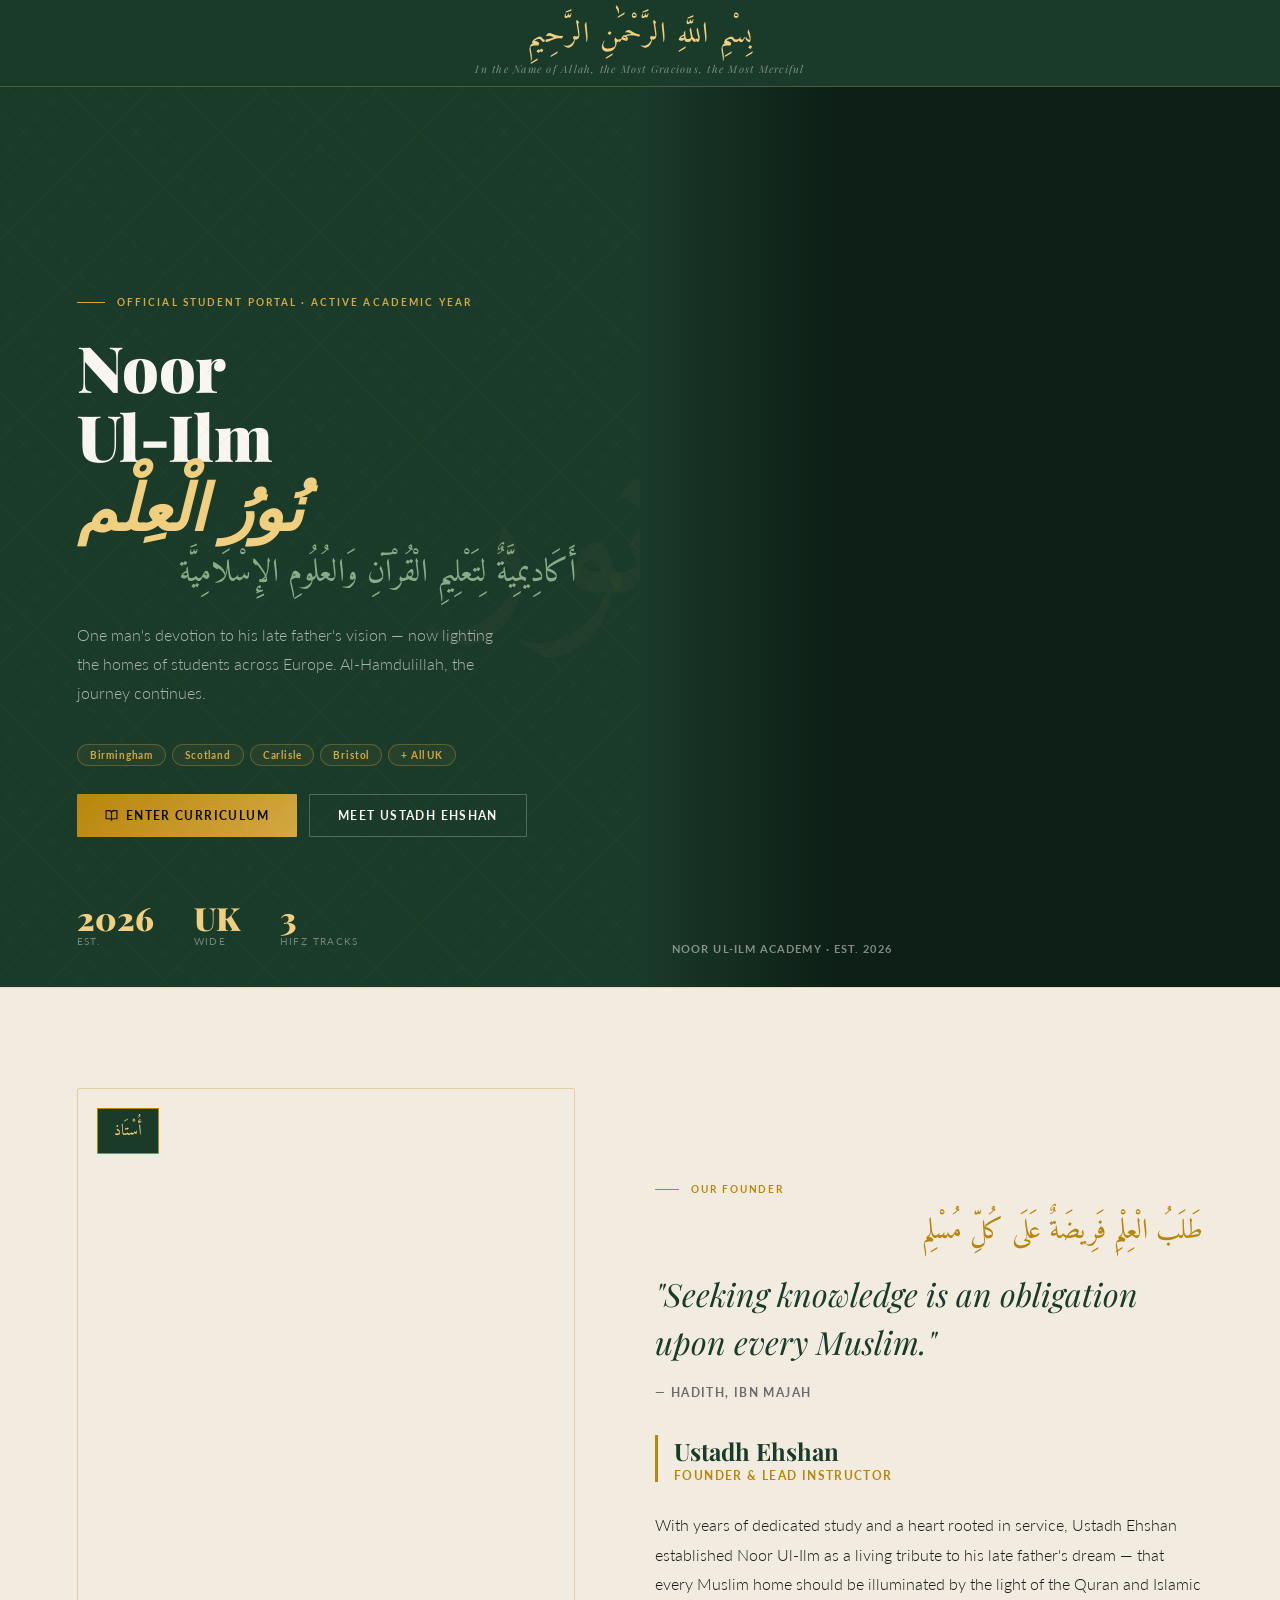
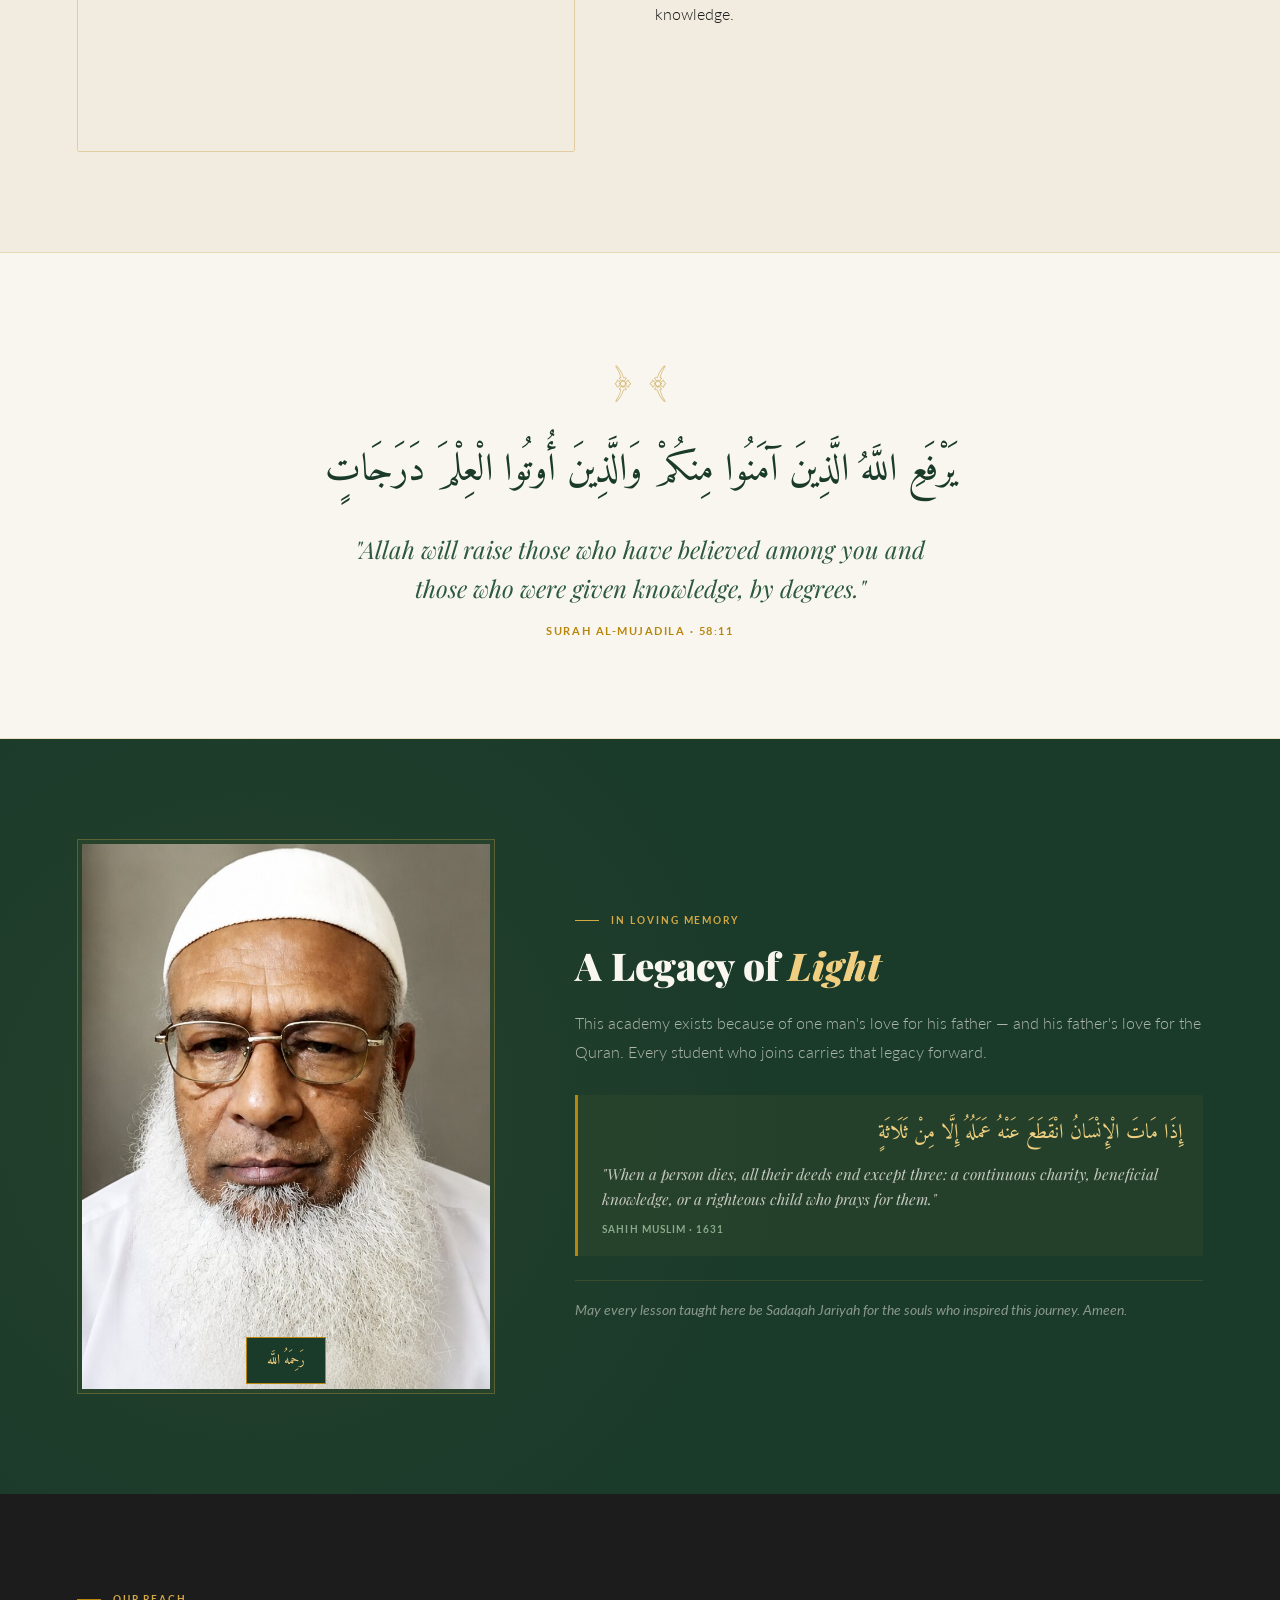
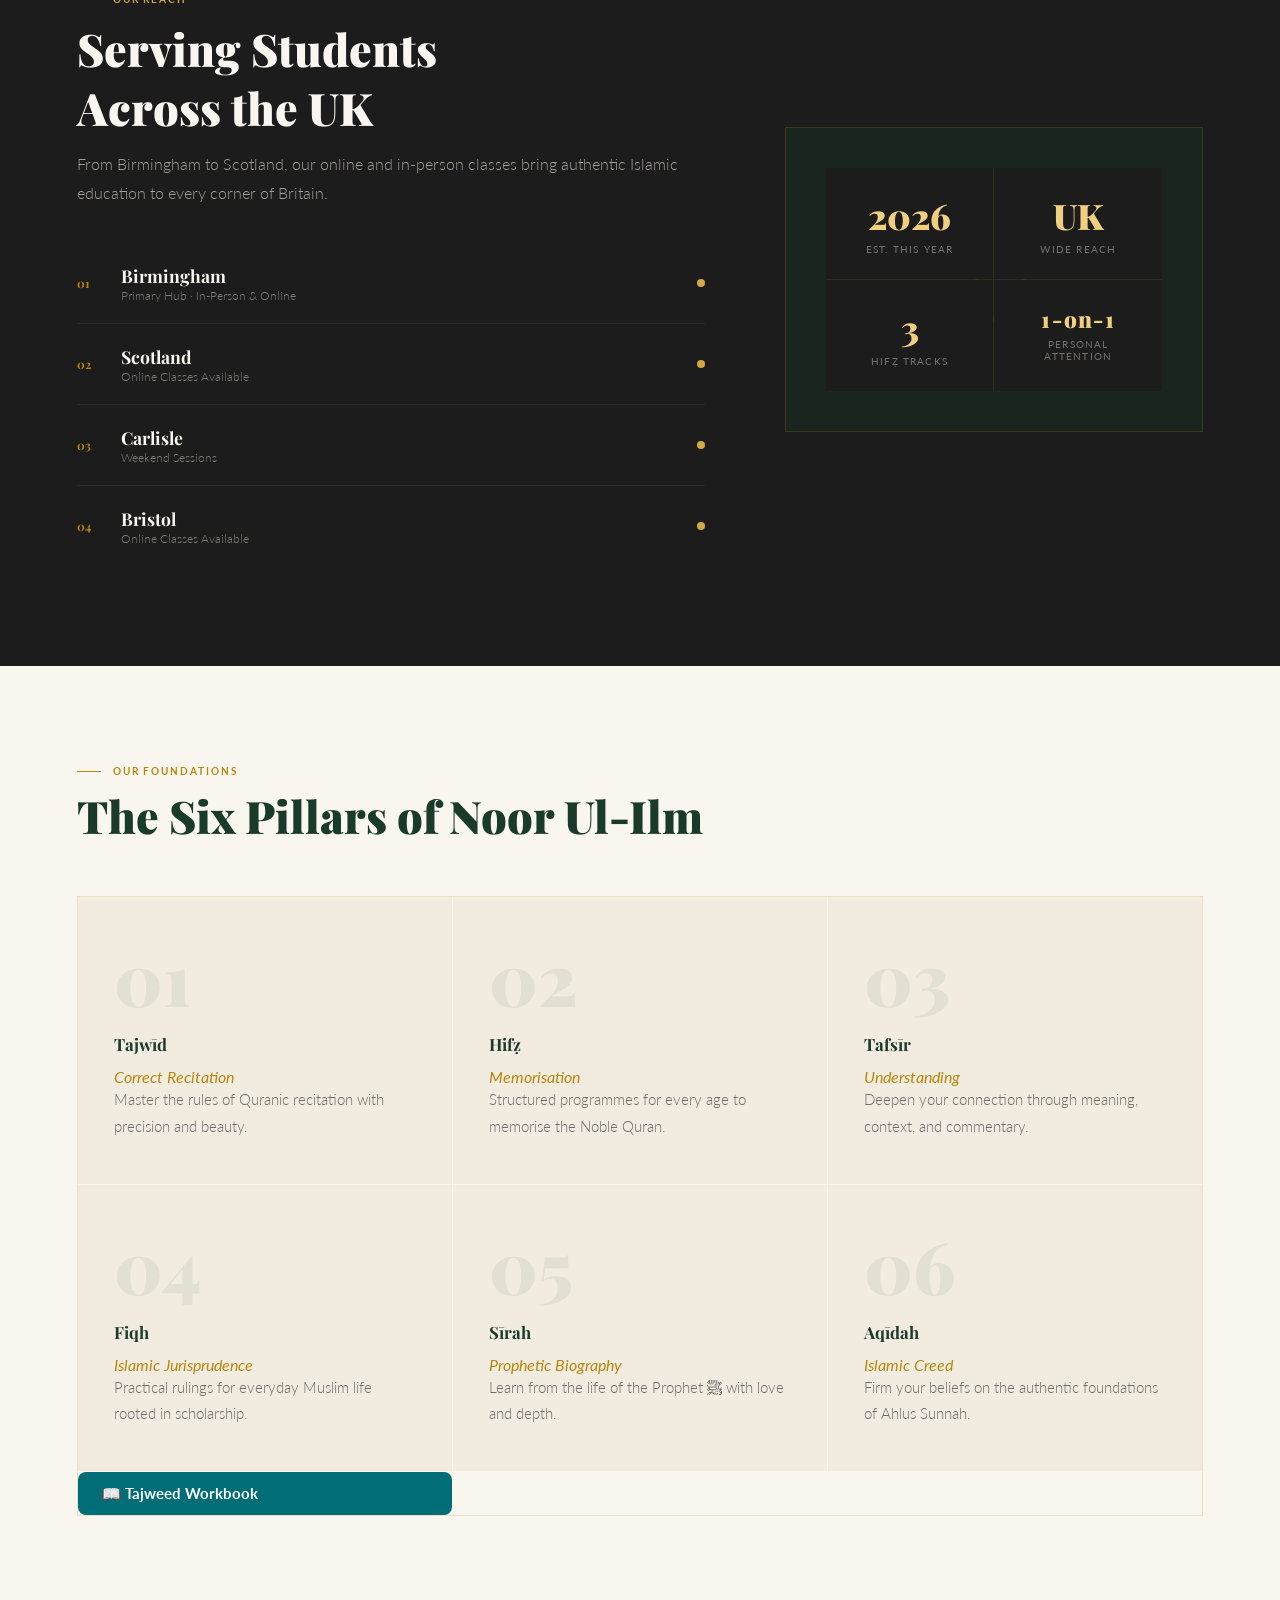
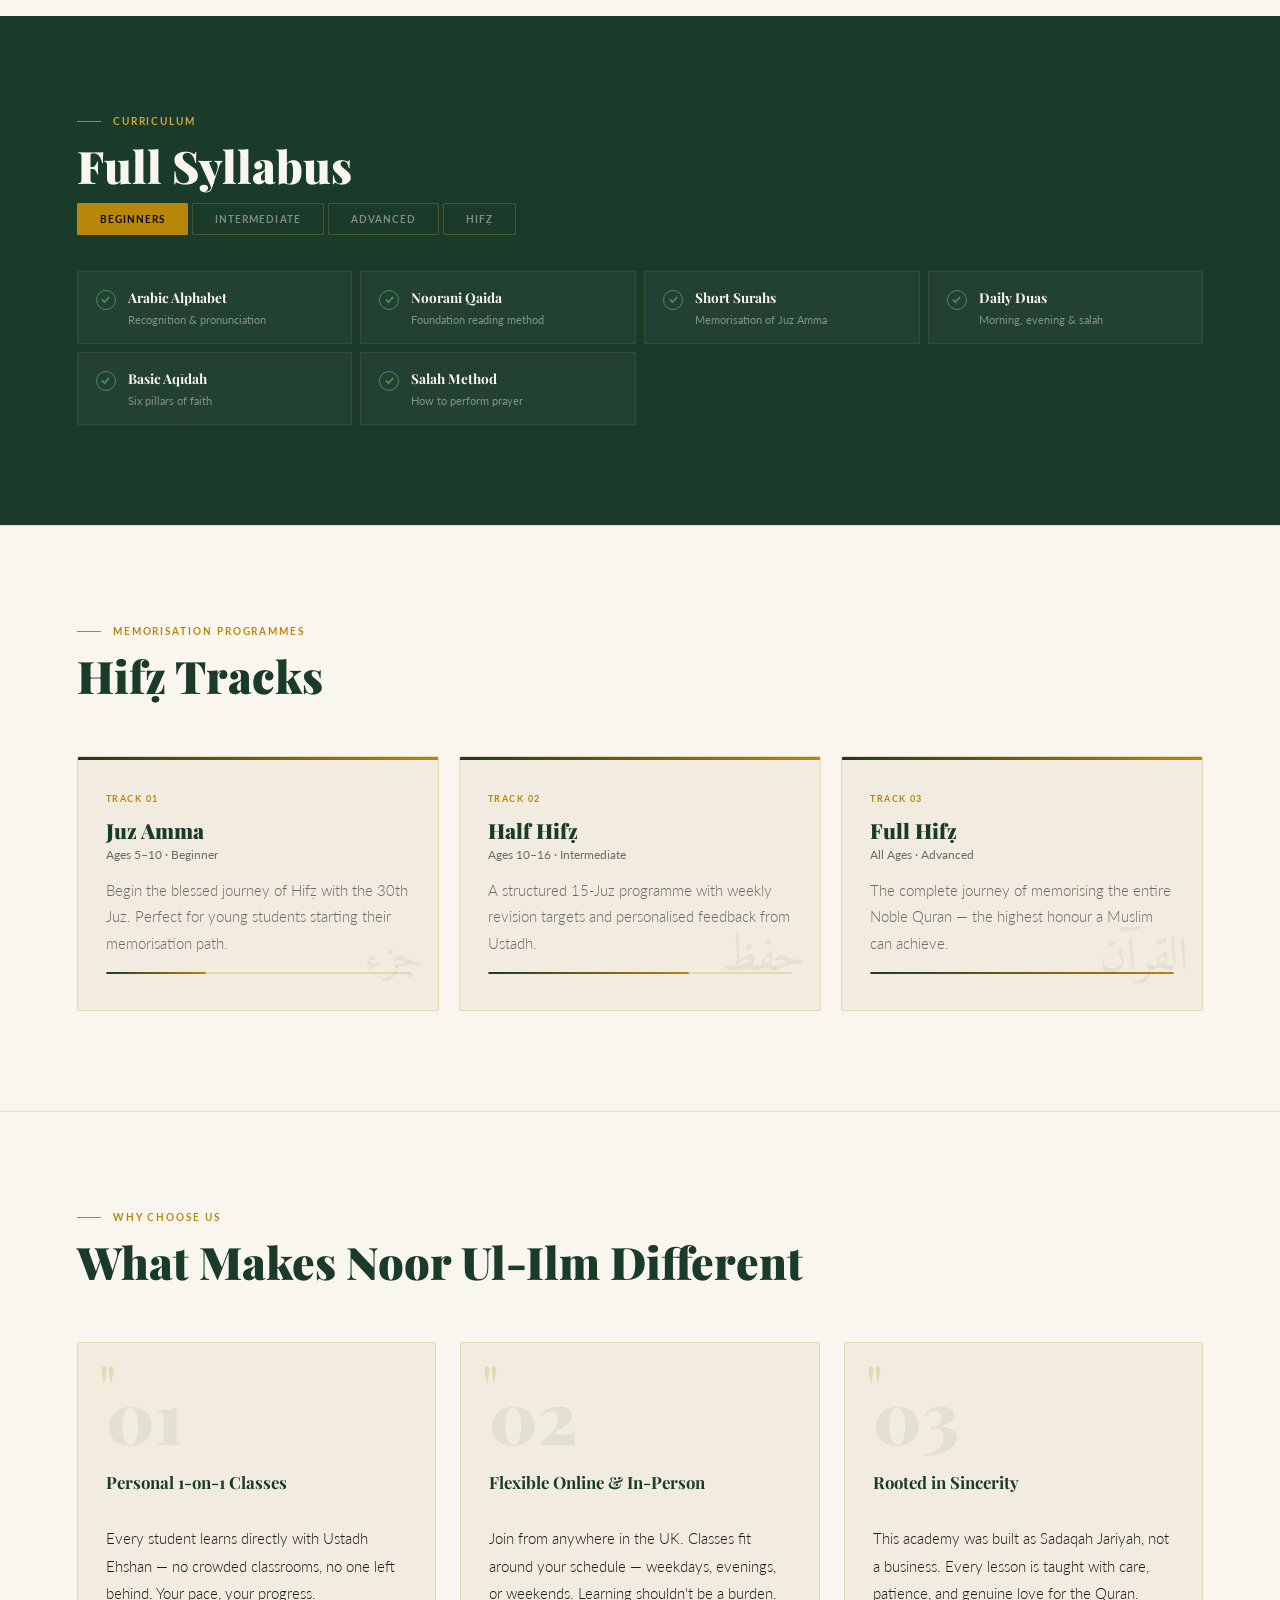
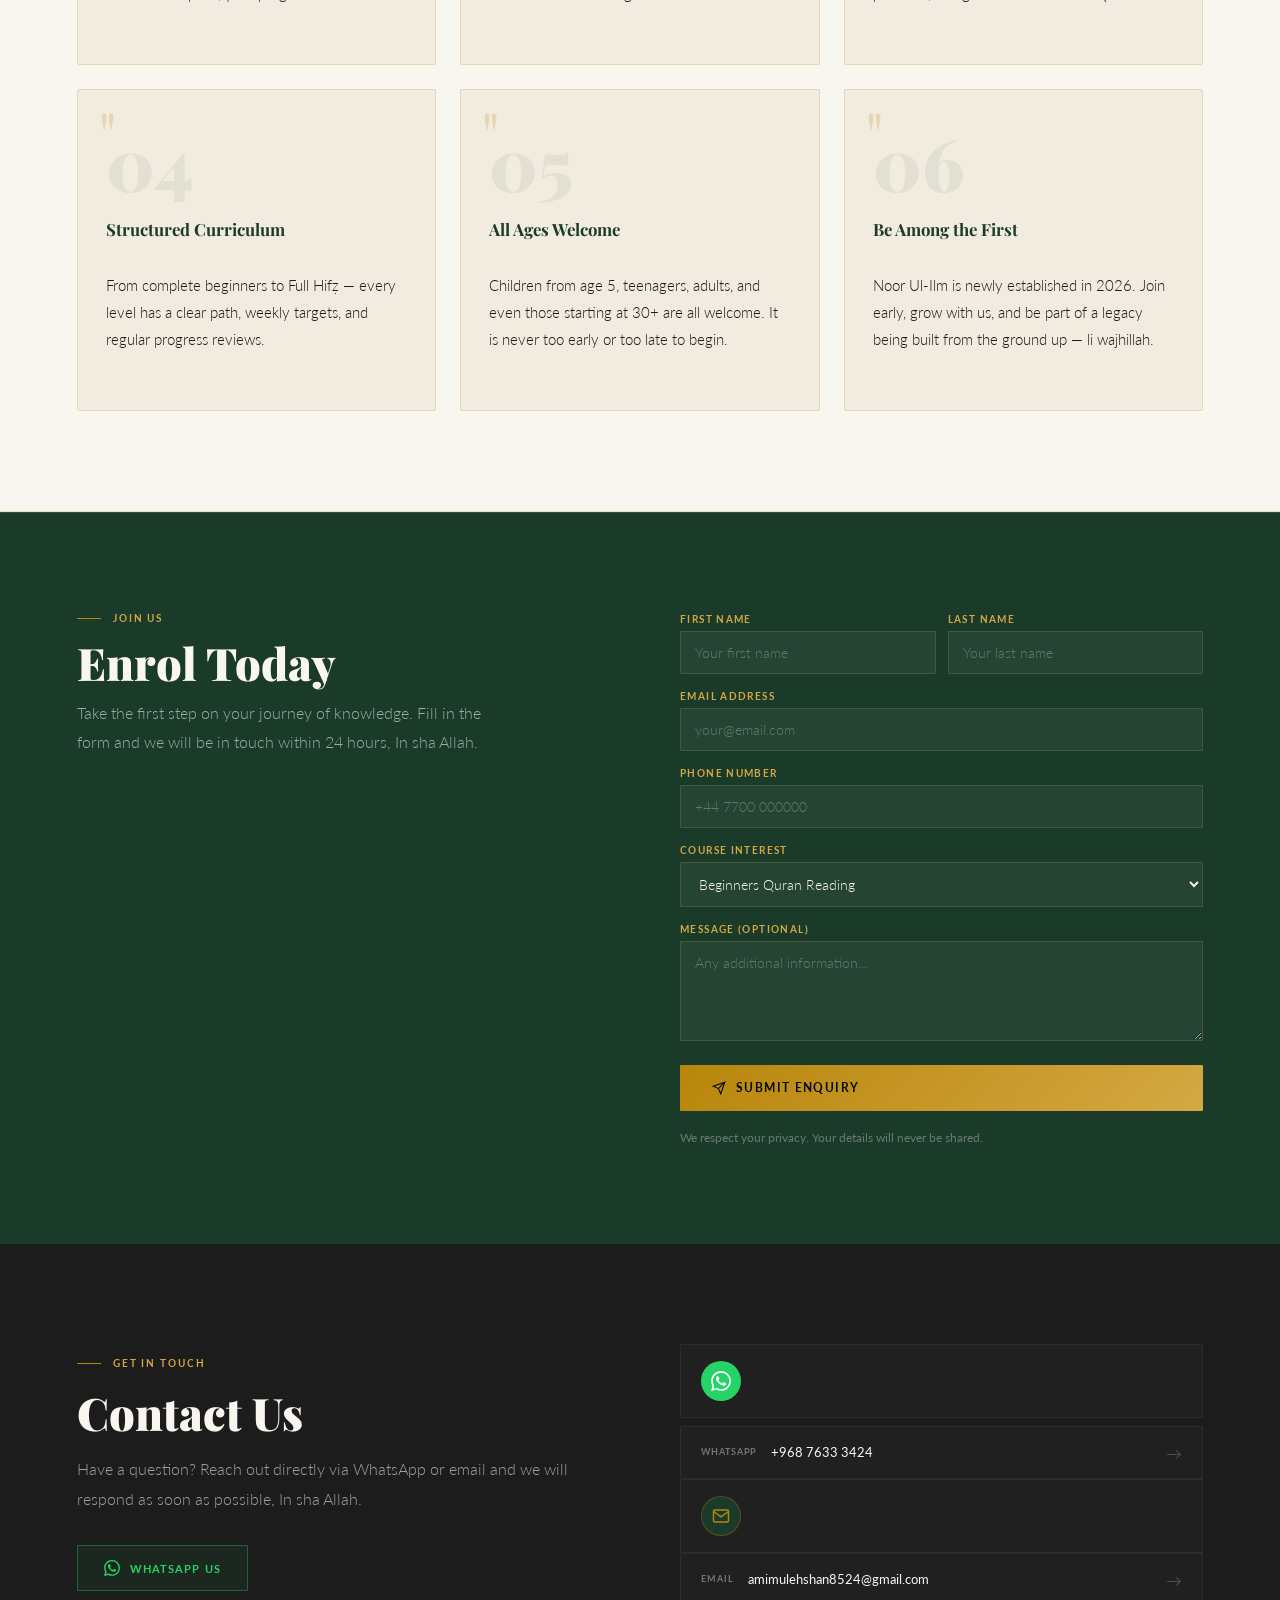
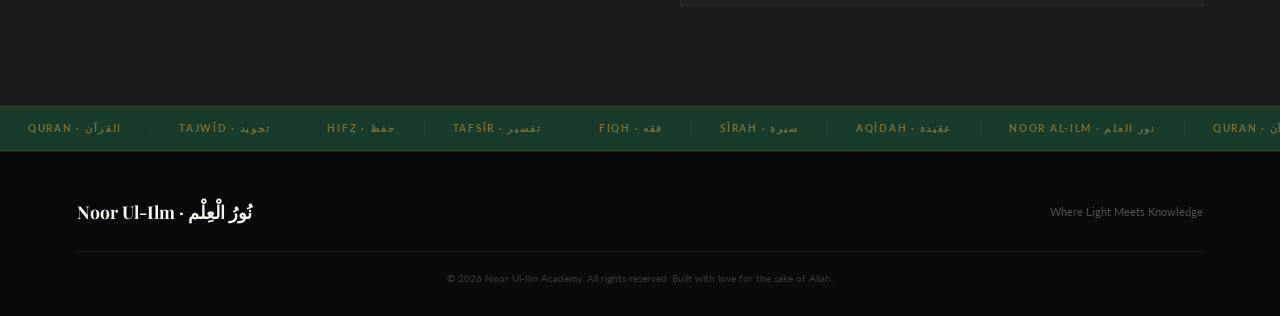
==== commit e21e0914: "Update index.html" ====
--- a/index.html
+++ b/index.html
@@ -190,8 +190,6 @@
     <div class="pillar"><div class="pillar-n">04</div><div class="pillar-head">Fiqh</div><div class="pillar-sub">Islamic Jurisprudence</div><p class="pillar-body">Practical rulings for everyday Muslim life rooted in scholarship.</p></div>
     <div class="pillar"><div class="pillar-n">05</div><div class="pillar-head">Sīrah</div><div class="pillar-sub">Prophetic Biography</div><p class="pillar-body">Learn from the life of the Prophet ﷺ with love and depth.</p></div>
     <div class="pillar"><div class="pillar-n">06</div><div class="pillar-head">Aqīdah</div><div class="pillar-sub">Islamic Creed</div><p class="pillar-body">Firm your beliefs on the authentic foundations of Ahlus Sunnah.</p></div>
-  </div>
-</section>
 <a href="https://ehshan21221.github.io/tajweed-workbook/" 
    target="_blank"
    style="display:inline-block;background:#006D77;color:white;
@@ -199,6 +197,9 @@
           font-weight:bold;font-size:15px;">
   📖 Tajweed Workbook
 </a>
+  </div>
+</section>
+
 
 <!-- Syllabus Section -->
 <section class="syllabus-section" id="syllabus">
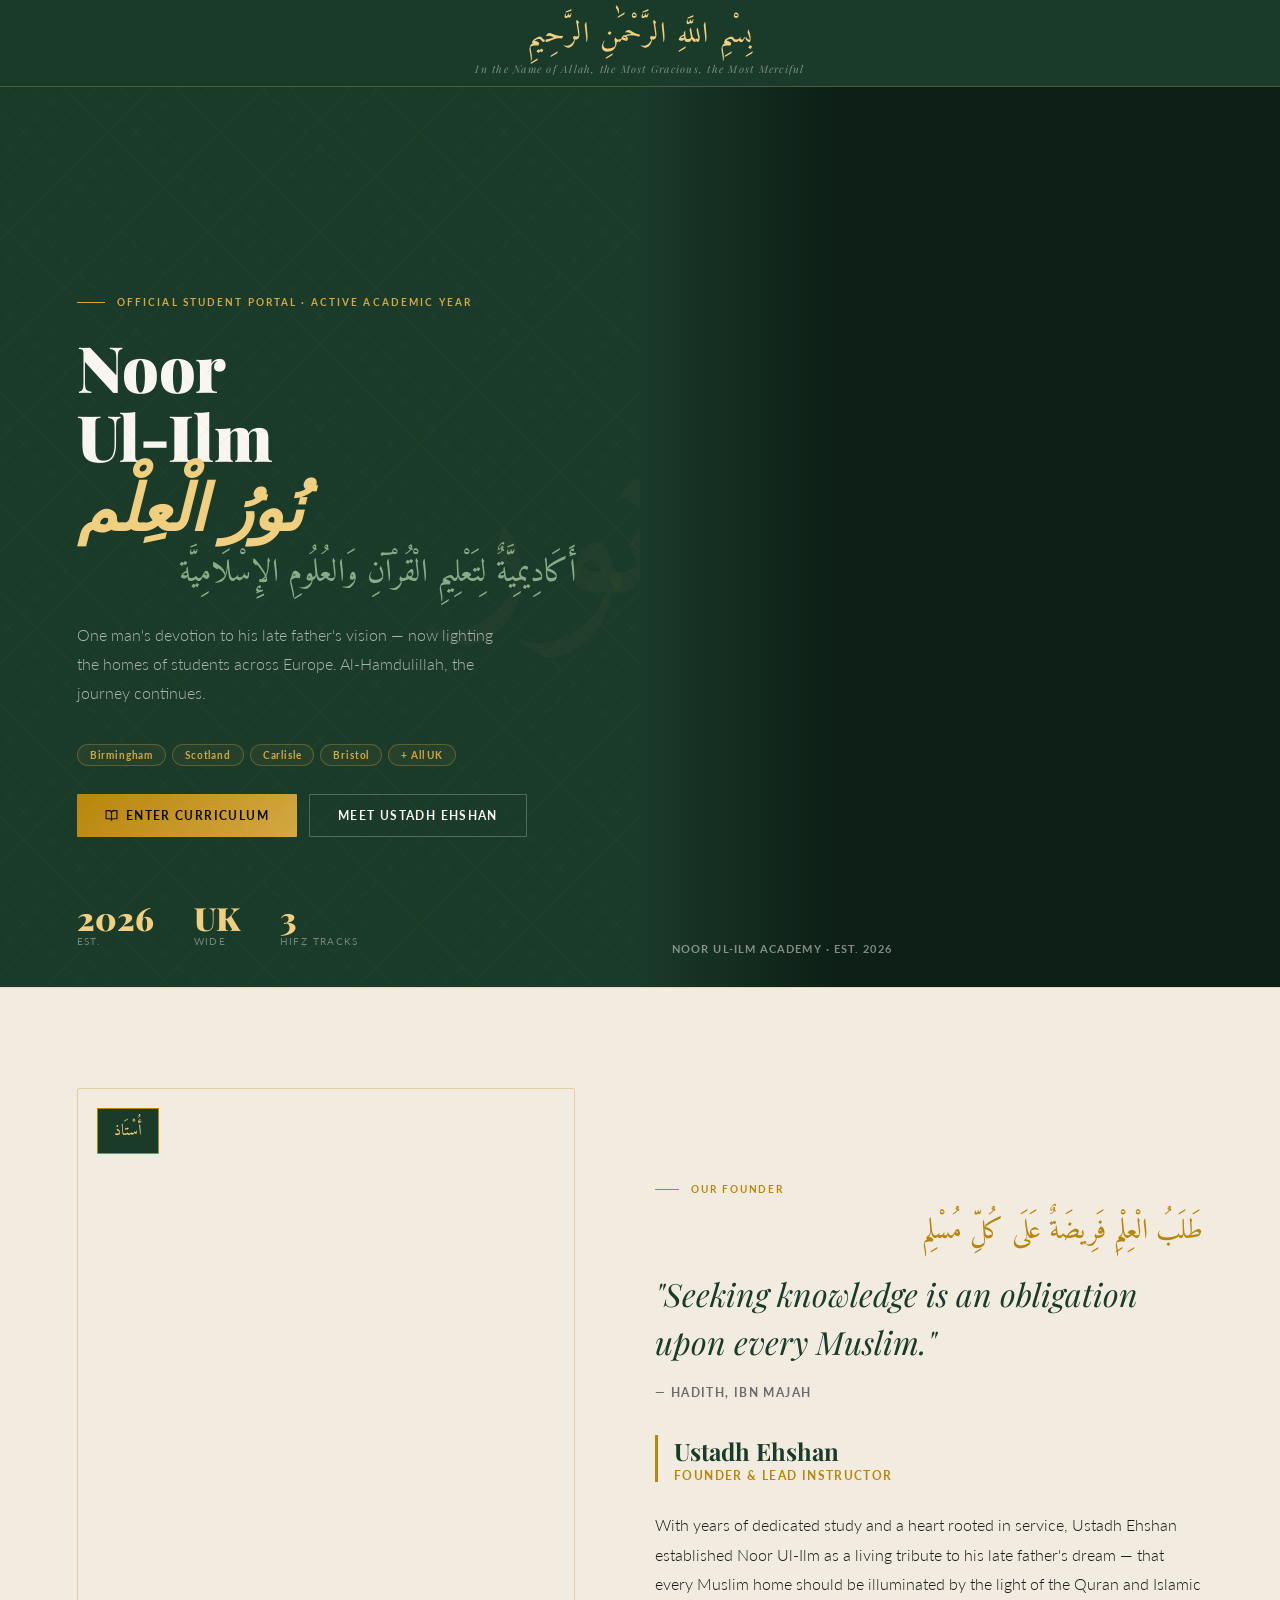
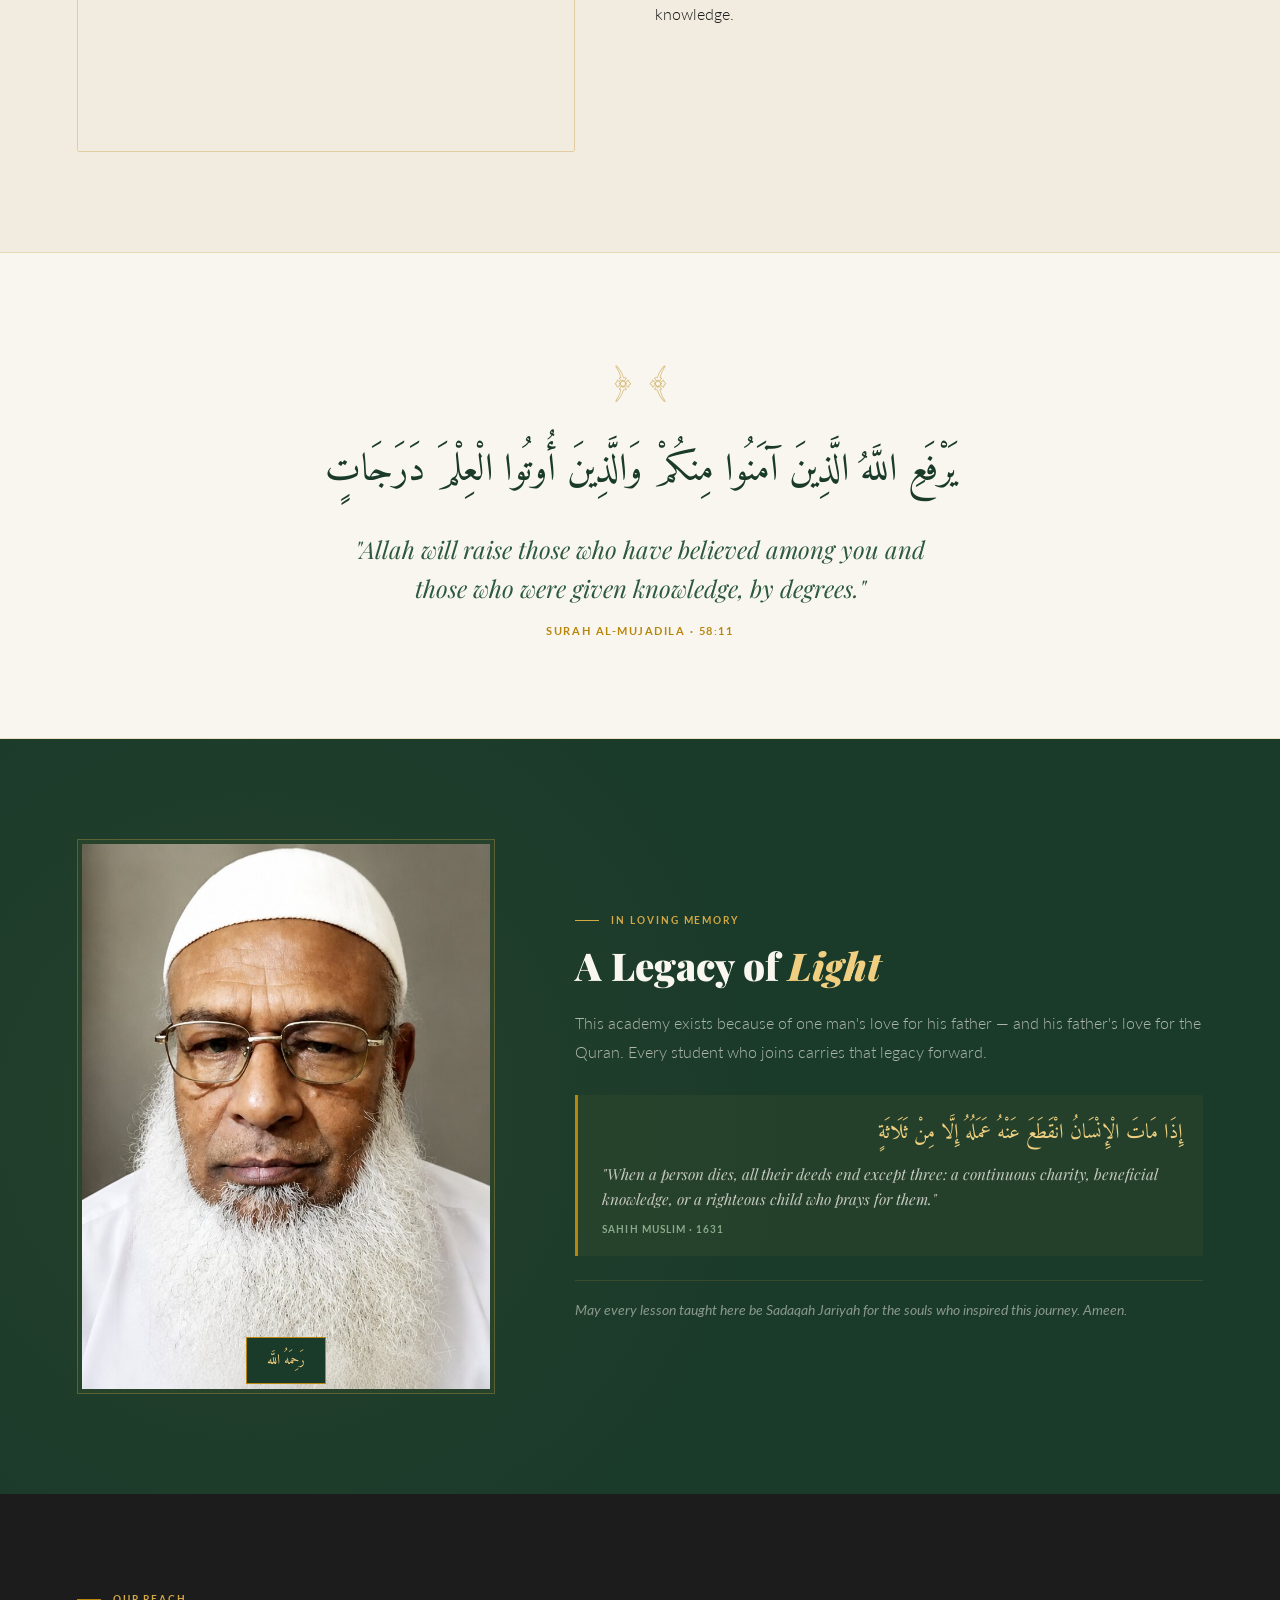
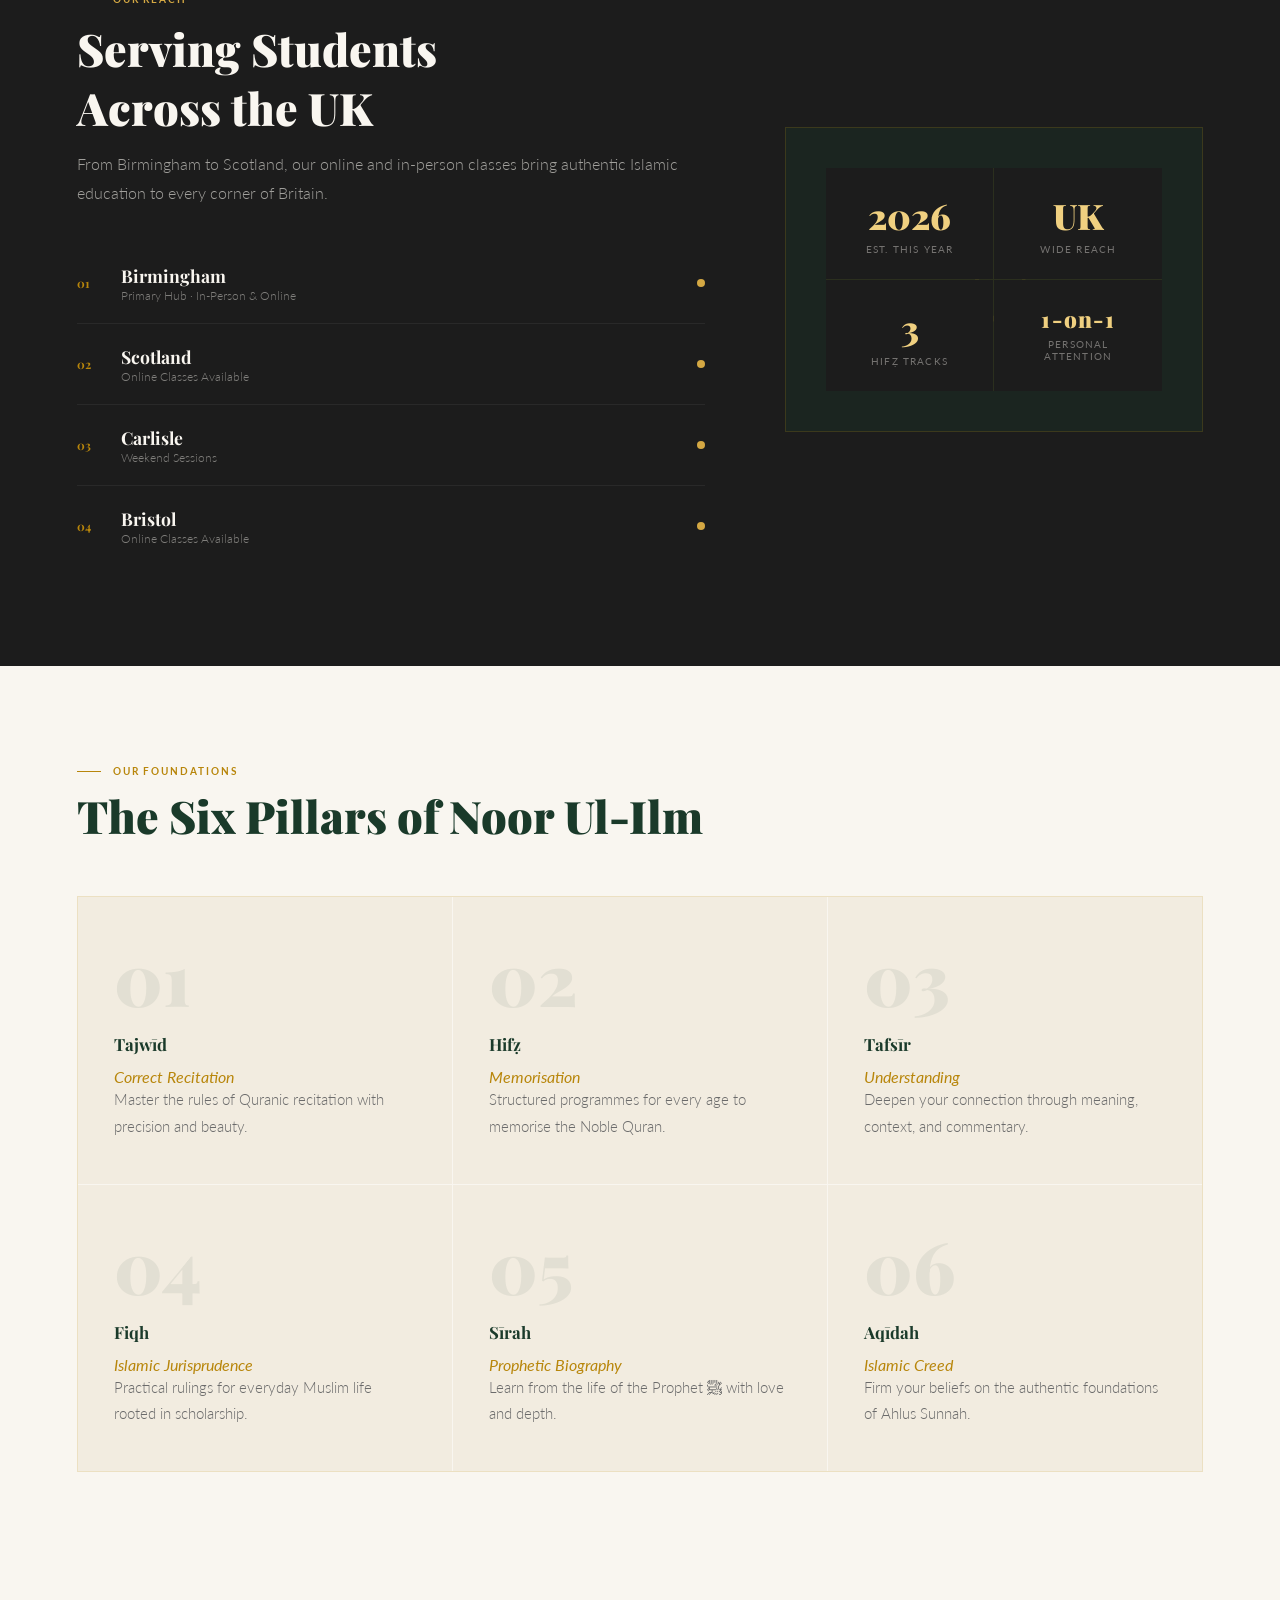
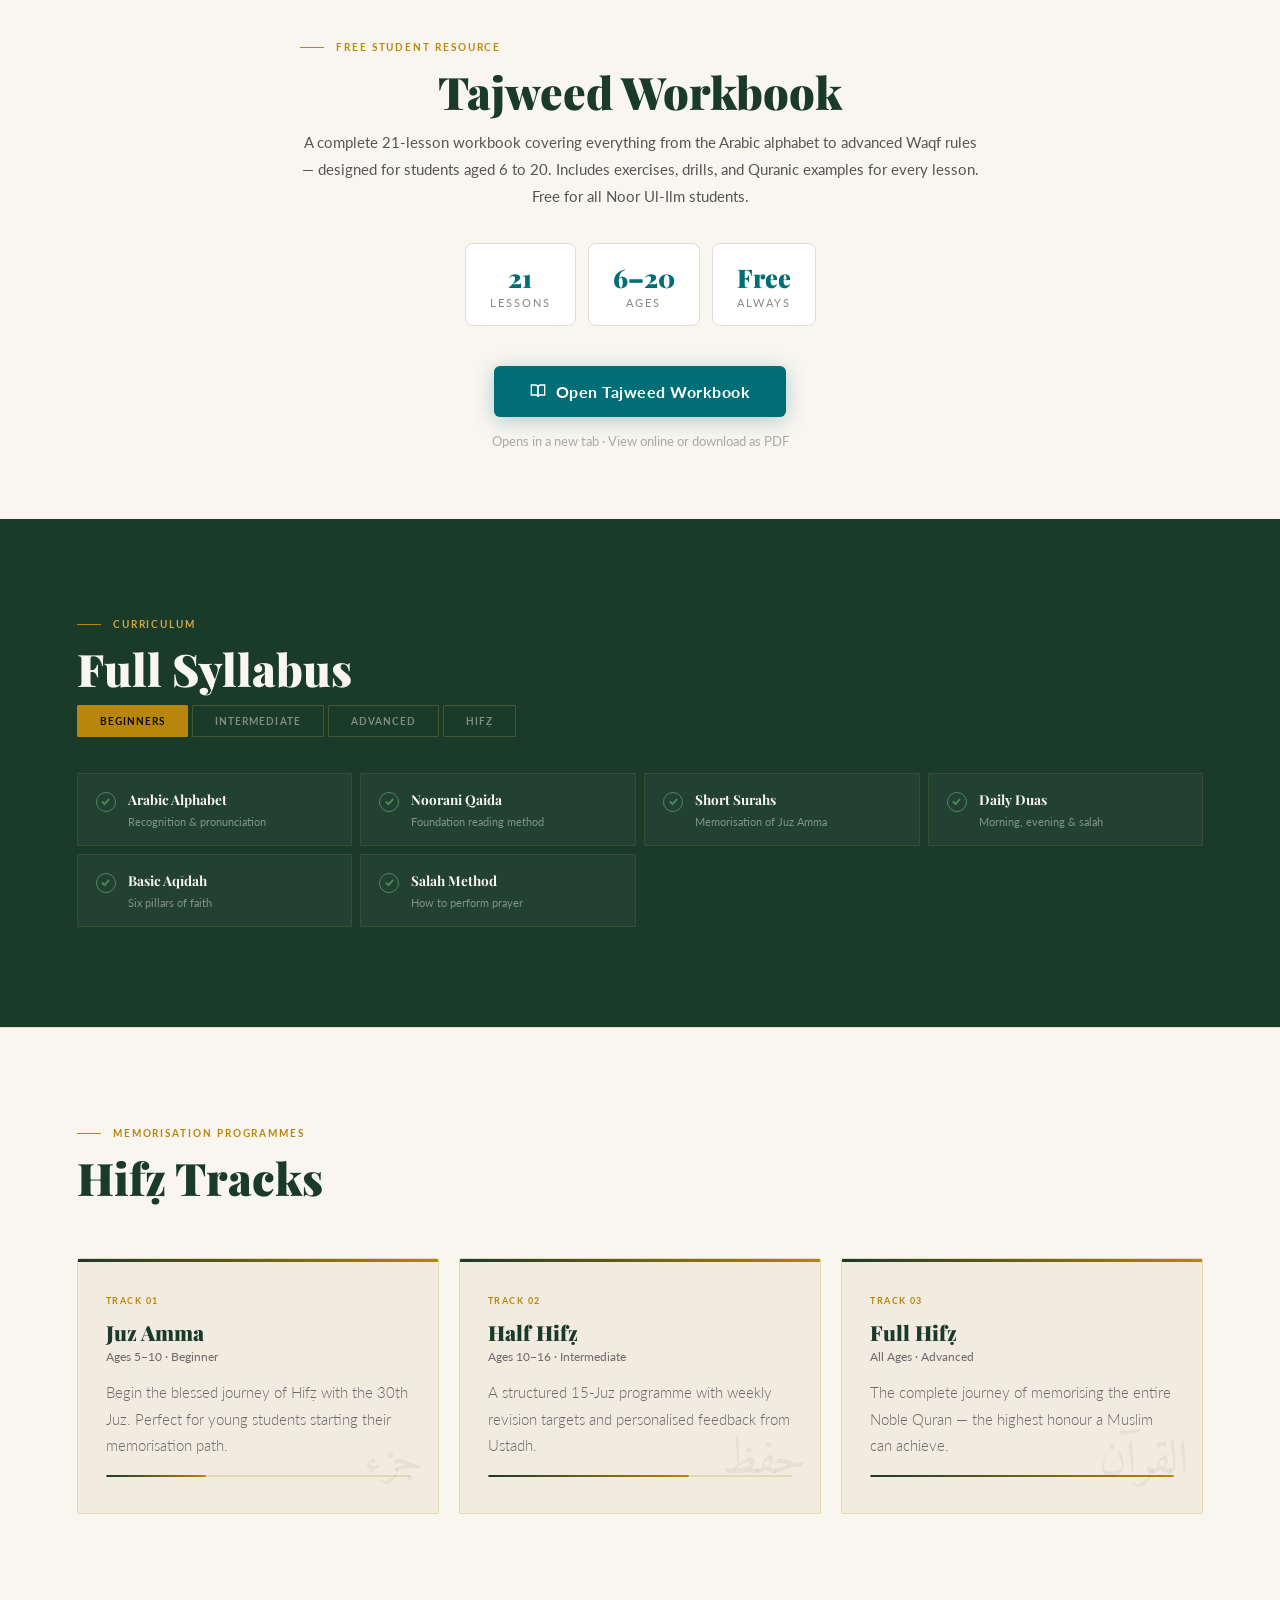
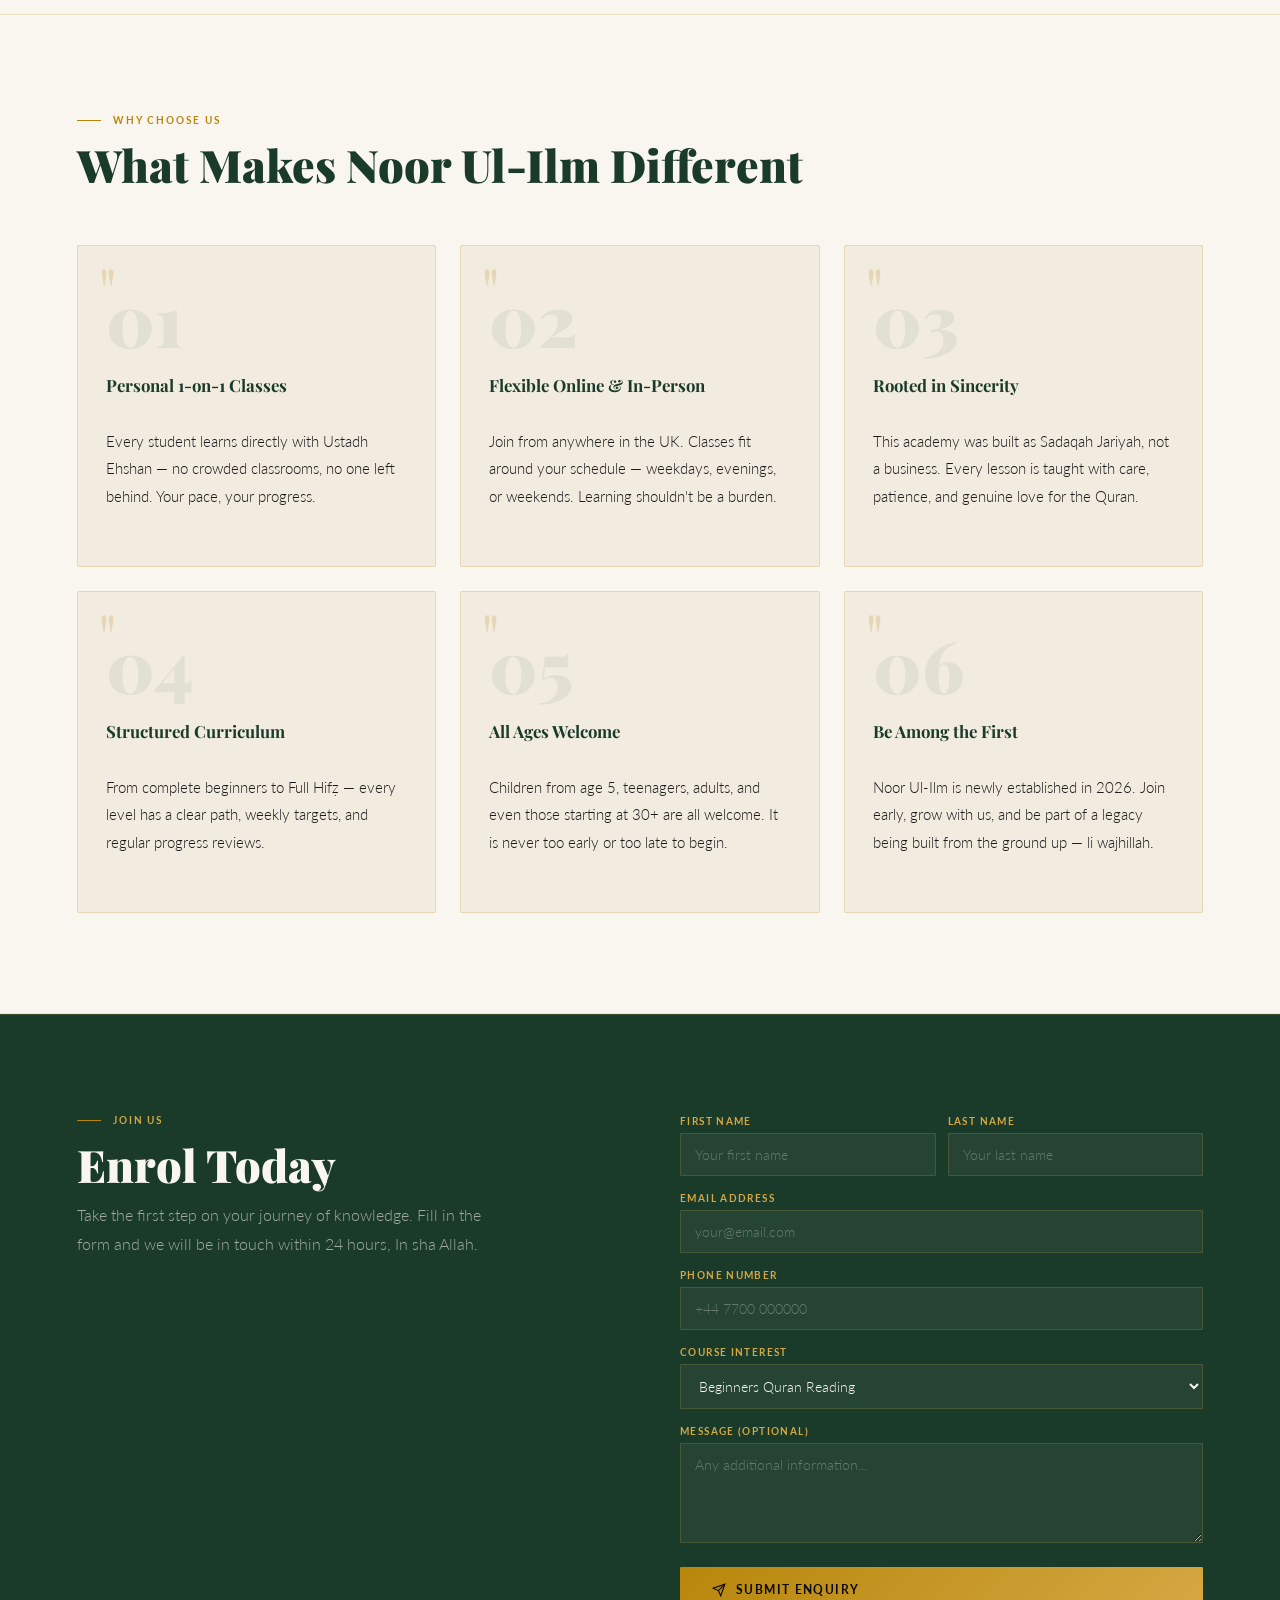
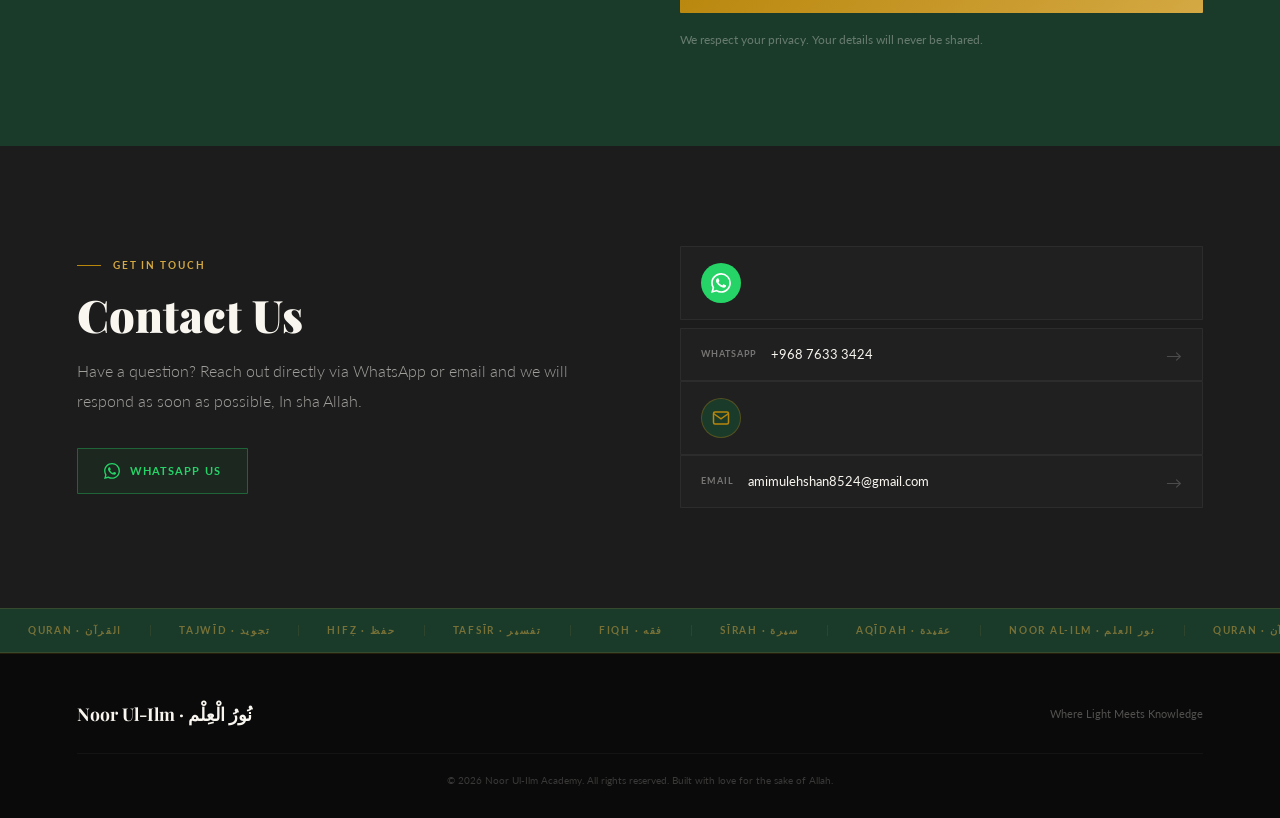
==== commit 5ae24076: "Update index.html" ====
--- a/index.html
+++ b/index.html
@@ -190,13 +190,61 @@
     <div class="pillar"><div class="pillar-n">04</div><div class="pillar-head">Fiqh</div><div class="pillar-sub">Islamic Jurisprudence</div><p class="pillar-body">Practical rulings for everyday Muslim life rooted in scholarship.</p></div>
     <div class="pillar"><div class="pillar-n">05</div><div class="pillar-head">Sīrah</div><div class="pillar-sub">Prophetic Biography</div><p class="pillar-body">Learn from the life of the Prophet ﷺ with love and depth.</p></div>
     <div class="pillar"><div class="pillar-n">06</div><div class="pillar-head">Aqīdah</div><div class="pillar-sub">Islamic Creed</div><p class="pillar-body">Firm your beliefs on the authentic foundations of Ahlus Sunnah.</p></div>
-<a href="https://ehshan21221.github.io/tajweed-workbook/" 
-   target="_blank"
-   style="display:inline-block;background:#006D77;color:white;
-          padding:12px 24px;border-radius:8px;text-decoration:none;
-          font-weight:bold;font-size:15px;">
-  📖 Tajweed Workbook
-</a>
+  </div>
+</section>
+
+<!-- Tajweed Workbook Section -->
+<section style="padding:70px 24px;background:#f9f6f0;text-align:center;">
+  <div style="max-width:680px;margin:0 auto;">
+
+    <div class="sec-eyebrow">Free Student Resource</div>
+    <h2 class="sec-title" style="margin-bottom:12px;">Tajweed Workbook</h2>
+
+    <p style="color:#555;font-size:0.95rem;line-height:1.8;margin-bottom:32px;font-family:'Lato',sans-serif;">
+      A complete 21-lesson workbook covering everything from the Arabic alphabet 
+      to advanced Waqf rules — designed for students aged 6 to 20. 
+      Includes exercises, drills, and Quranic examples for every lesson. 
+      Free for all Noor Ul-Ilm students.
+    </p>
+
+    <div style="display:flex;gap:12px;justify-content:center;flex-wrap:wrap;margin-bottom:40px;">
+      <div style="background:white;border:1px solid #e0ddd6;border-radius:8px;padding:16px 24px;min-width:100px;">
+        <div style="font-family:'Playfair Display',serif;font-size:1.6rem;font-weight:900;color:#006D77;">21</div>
+        <div style="font-size:0.7rem;color:#888;letter-spacing:2px;text-transform:uppercase;margin-top:2px;">Lessons</div>
+      </div>
+      <div style="background:white;border:1px solid #e0ddd6;border-radius:8px;padding:16px 24px;min-width:100px;">
+        <div style="font-family:'Playfair Display',serif;font-size:1.6rem;font-weight:900;color:#006D77;">6–20</div>
+        <div style="font-size:0.7rem;color:#888;letter-spacing:2px;text-transform:uppercase;margin-top:2px;">Ages</div>
+      </div>
+      <div style="background:white;border:1px solid #e0ddd6;border-radius:8px;padding:16px 24px;min-width:100px;">
+        <div style="font-family:'Playfair Display',serif;font-size:1.6rem;font-weight:900;color:#006D77;">Free</div>
+        <div style="font-size:0.7rem;color:#888;letter-spacing:2px;text-transform:uppercase;margin-top:2px;">Always</div>
+      </div>
+    </div>
+
+    <a href="https://ehshan21221.github.io/tajweed-workbook/"
+       target="_blank"
+       style="
+         display:inline-flex;align-items:center;gap:10px;
+         background:#006D77;color:white;
+         padding:16px 36px;border-radius:6px;
+         text-decoration:none;
+         font-family:'Lato',sans-serif;
+         font-weight:700;font-size:1rem;
+         letter-spacing:0.5px;
+         box-shadow:0 4px 20px rgba(0,109,119,0.3);
+       ">
+      <svg width="16" height="16" fill="none" stroke="currentColor" stroke-width="2" viewBox="0 0 24 24">
+        <path d="M2 3h6a4 4 0 014 4v14a3 3 0 00-3-3H2z"/>
+        <path d="M22 3h-6a4 4 0 00-4 4v14a3 3 0 013-3h7z"/>
+      </svg>
+      Open Tajweed Workbook
+    </a>
+
+    <p style="margin-top:16px;font-size:0.8rem;color:#aaa;font-family:'Lato',sans-serif;">
+      Opens in a new tab · View online or download as PDF
+    </p>
+
   </div>
 </section>
 
